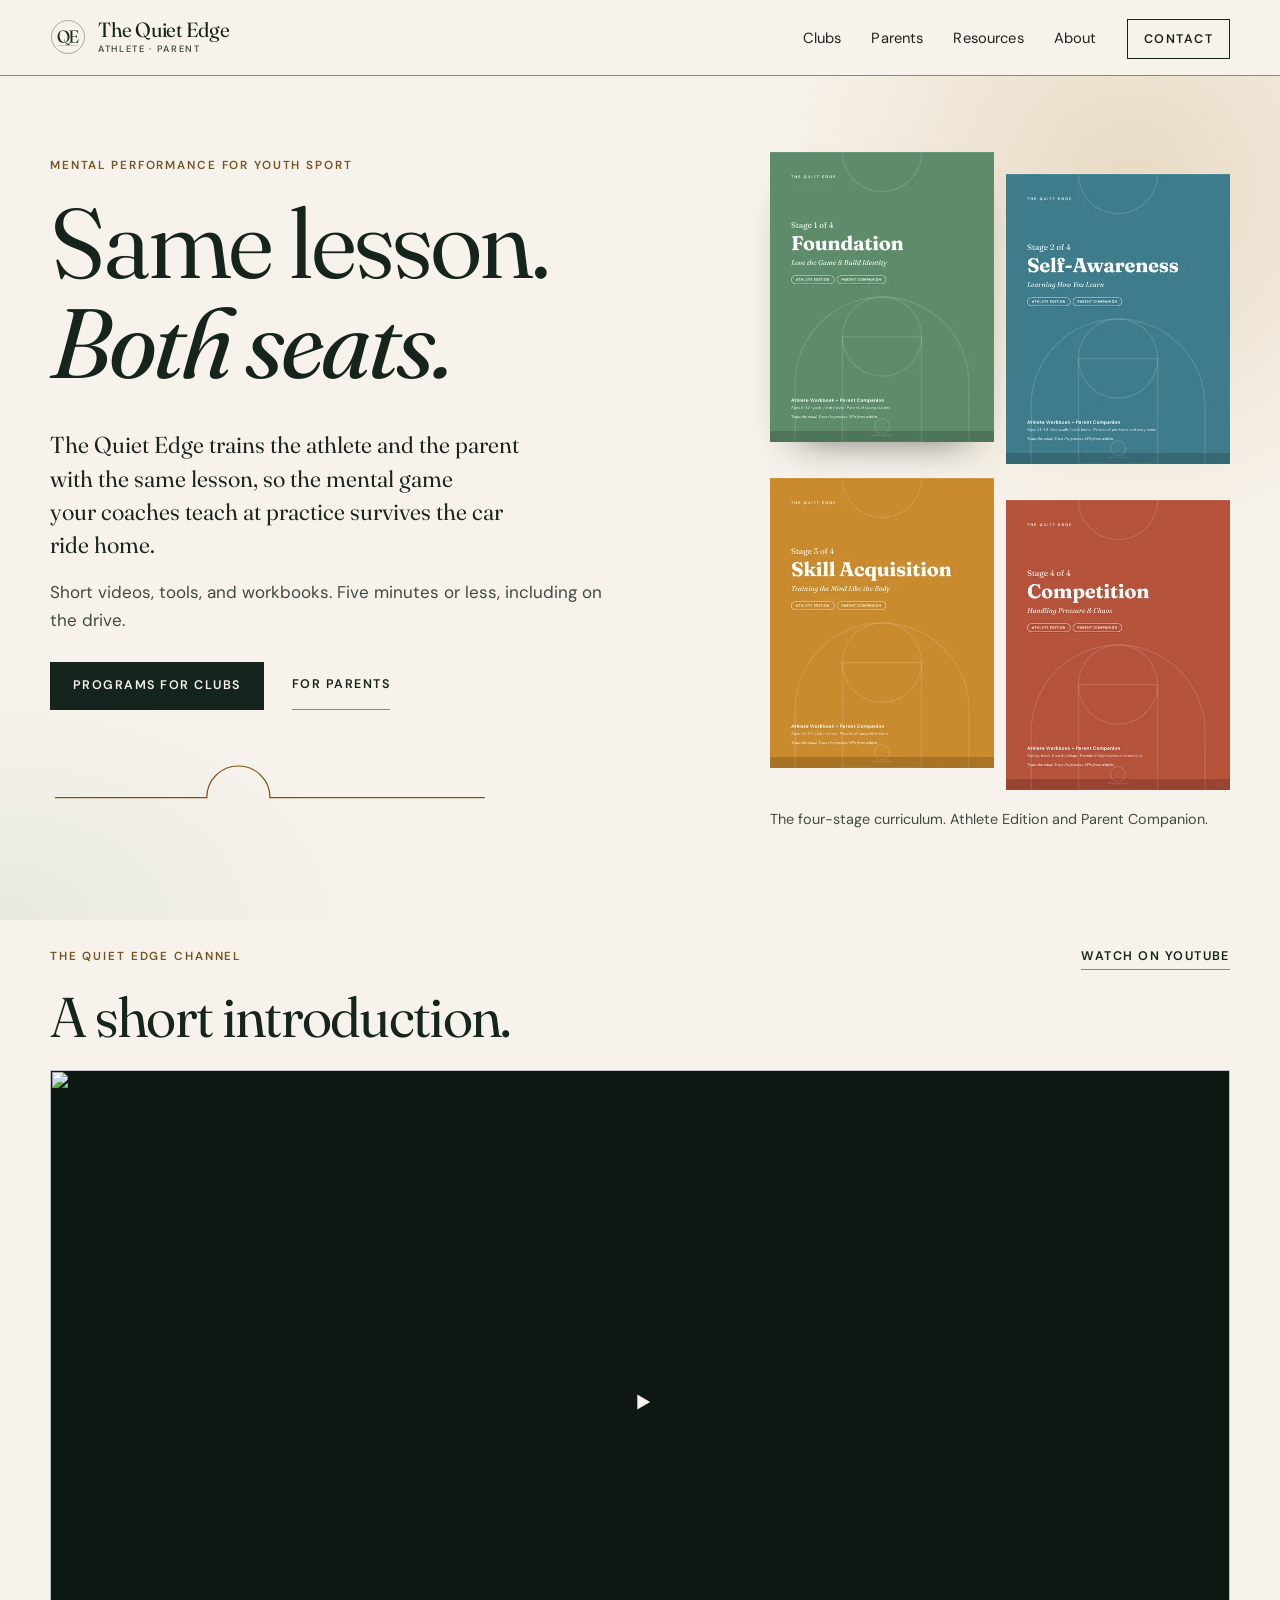
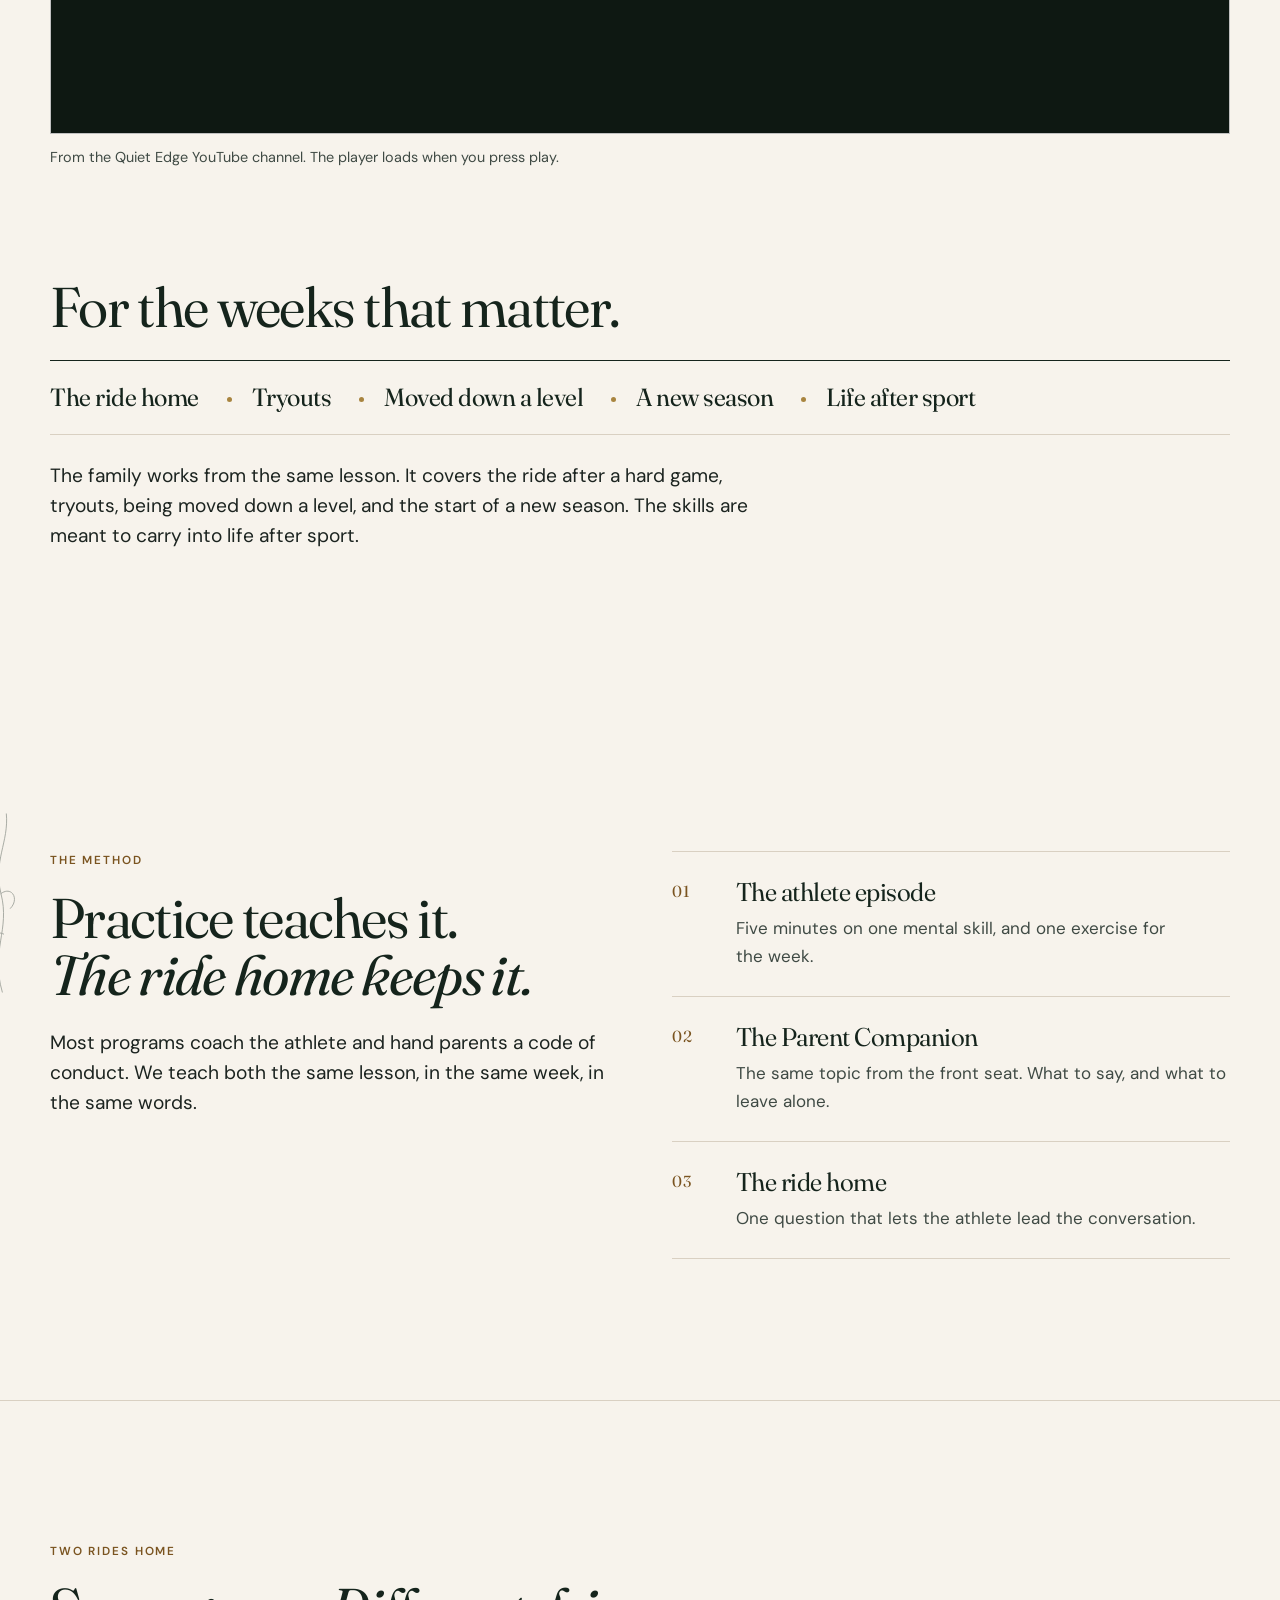
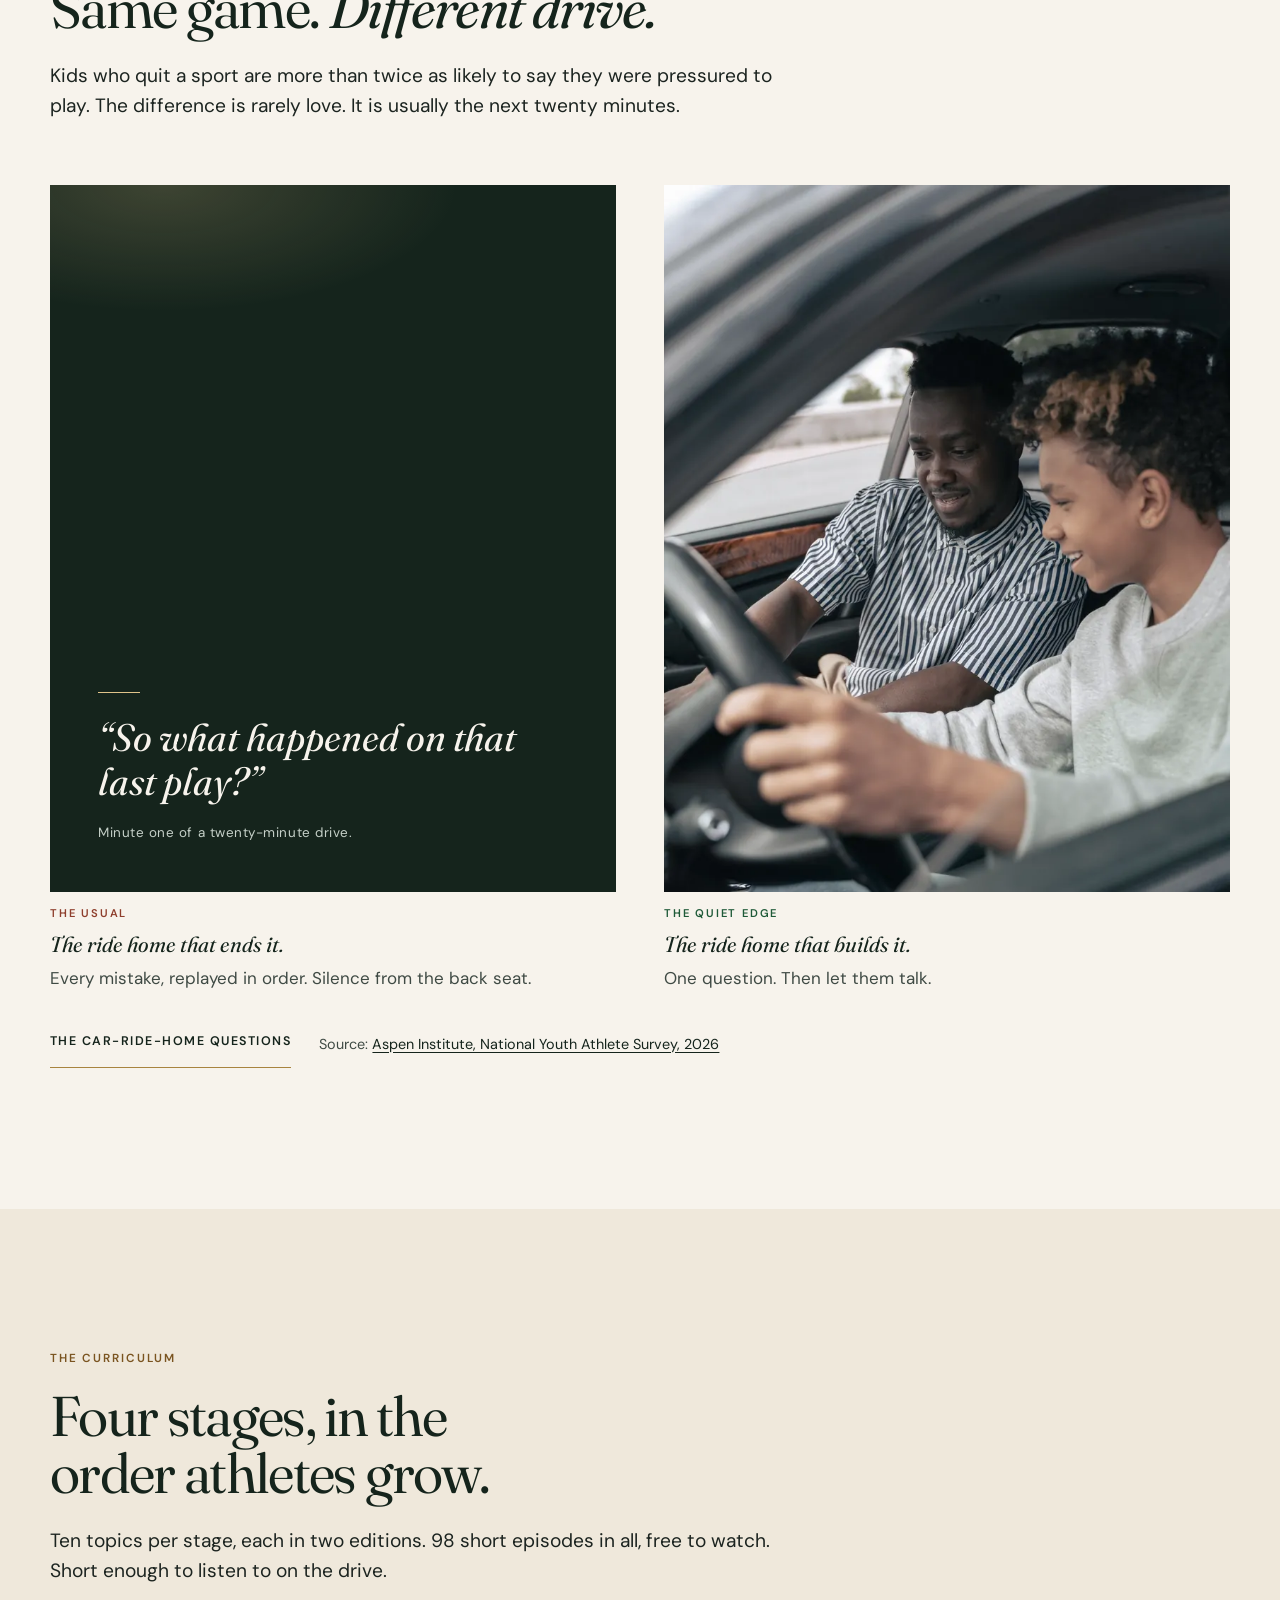
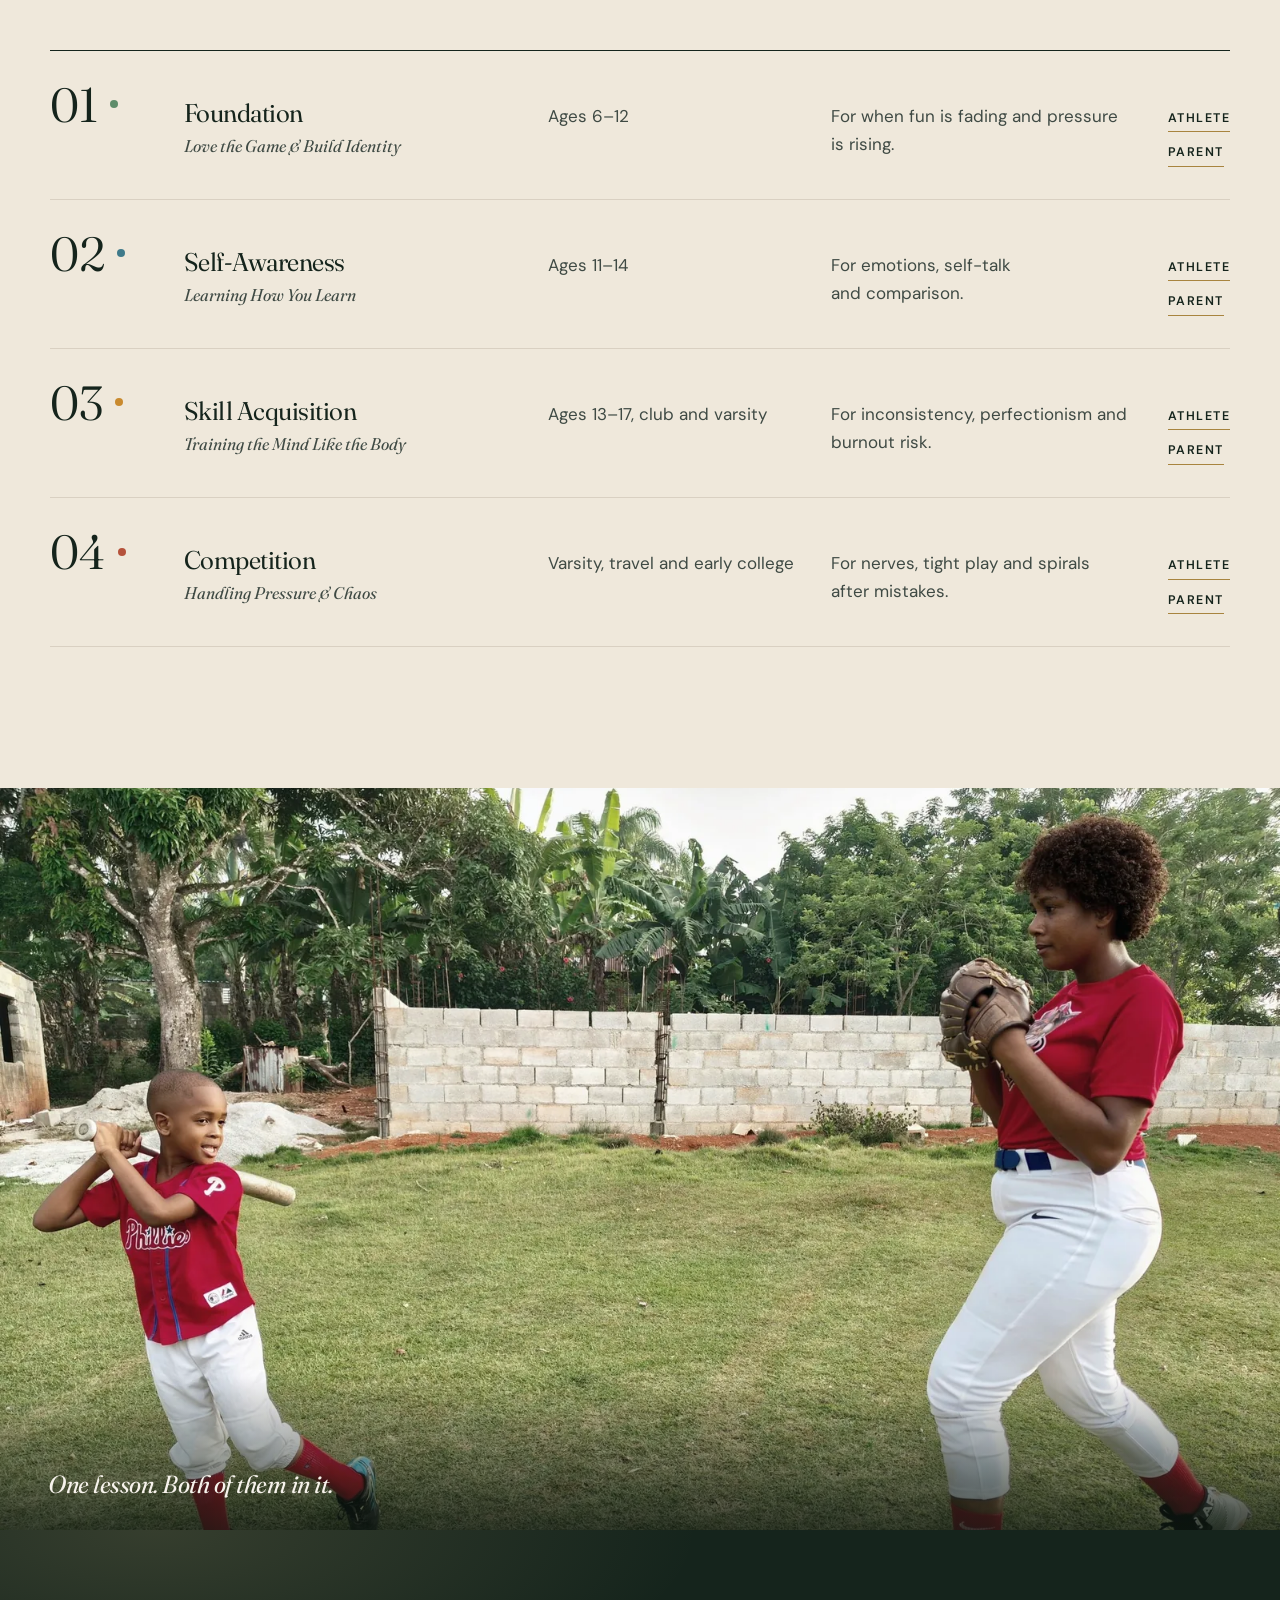
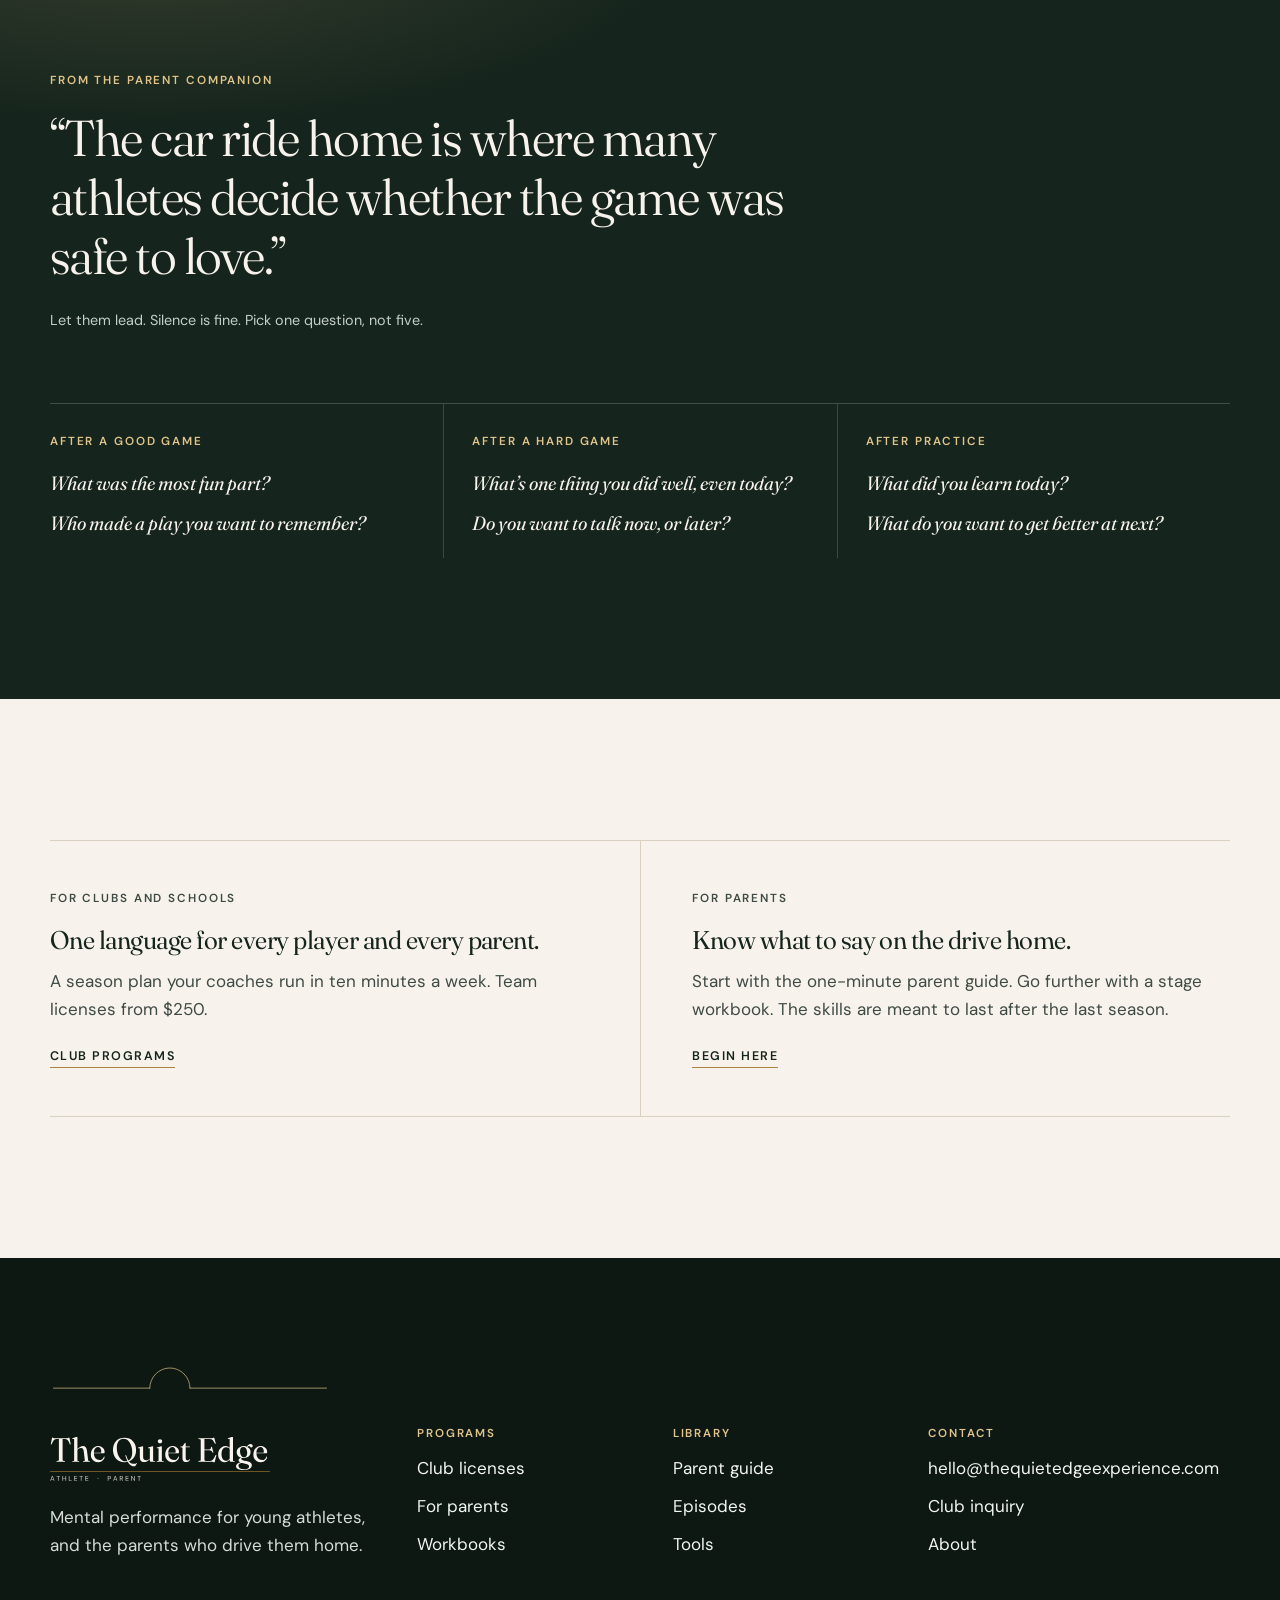
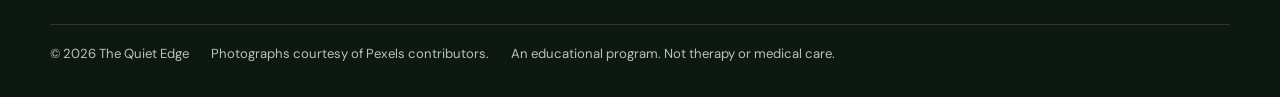
==== index.html @ 15512a22 "Add a click-to-play intro film and fill the ride-home photo. The YouTube introduction stays a thumbn" ====
<!doctype html>
<html lang="en">
<head>
<meta charset="utf-8">
<meta name="viewport" content="width=device-width, initial-scale=1, viewport-fit=cover">
<title>The Quiet Edge · Mental performance for young athletes and their parents</title>
<meta name="description" content="The Quiet Edge trains the athlete and the parent with the same lesson, so the mental game coaches teach at practice survives the car ride home.">
<link rel="canonical" href="https://thequietedgeexperience.com/">
<meta name="theme-color" content="#f7f3ec">
<meta property="og:type" content="website">
<meta property="og:site_name" content="The Quiet Edge">
<meta property="og:title" content="The Quiet Edge · Mental performance for young athletes and their parents">
<meta property="og:description" content="The Quiet Edge trains the athlete and the parent with the same lesson, so the mental game coaches teach at practice survives the car ride home.">
<meta property="og:url" content="https://thequietedgeexperience.com/">
<meta property="og:image" content="https://thequietedgeexperience.com/assets/img/og-image.jpg">
<meta name="twitter:card" content="summary_large_image">
<link rel="icon" href="assets/img/favicon.svg" type="image/svg+xml">
<link rel="preload" href="assets/fonts/fraunces-var.woff2" as="font" type="font/woff2" crossorigin>
<link rel="preload" href="assets/fonts/dmsans-var.woff2" as="font" type="font/woff2" crossorigin>
<link rel="stylesheet" href="assets/css/style.css">
</head>
<body>
<a class="skip" href="#main">Skip to content</a>
<div class="notice" data-expires="2026-10-27T23:59:59-05:00">Founding season. The first ten clubs license at founding rates. <a href="clubs.html#licenses">Details</a></div>
<header class="site-header">
  <nav class="wrap nav" aria-label="Main">
    <a class="brand" href="index.html"><img src="assets/img/monogram-pine.svg" width="36" height="36" alt=""><span class="wm">The Quiet Edge<small>Athlete · Parent</small></span></a>
    <button class="menu-btn" type="button" aria-expanded="false" aria-controls="menu"><span class="menu-open-label">Menu</span><span class="menu-close-label">Close</span></button>
    <ul id="menu"><li><a class="link" href="clubs.html">Clubs</a></li><li><a class="link" href="parents.html">Parents</a></li><li><a class="link" href="resources.html">Resources</a></li><li><a class="link" href="about.html">About</a></li><li><a class="link cta" href="contact.html">Contact</a></li></ul>
  </nav>
</header>
<main id="main">

<section class="hero">
  <div class="hero-rule" aria-hidden="true"></div>
  <div class="wrap hero-grid">
    <div>
      <p class="label">Mental performance for youth sport</p>
      <h1>Same lesson.<br><em>Both seats.</em></h1>
      <p class="usp">The Quiet Edge trains the athlete and the parent with the same lesson, so the mental game your coaches teach at practice survives the car ride home.</p>
      <p class="hero-note">Short videos, tools, and workbooks. Five minutes or less, including on the drive.</p>
      <div class="actions"><a class="btn" href="clubs.html">Programs for clubs</a><a class="more" href="parents.html">For parents</a></div>
      <svg class="horizon" viewBox="0 0 640 120" fill="none" aria-hidden="true" focusable="false">
  <path class="draw" pathLength="1" d="M8 78H228" stroke="currentColor" stroke-width="1.75" stroke-linecap="round"/>
  <path class="draw" pathLength="1" d="M228 78A46 46 0 0 1 320 78" stroke="currentColor" stroke-width="1.75" stroke-linecap="round"/>
  <path class="draw" pathLength="1" d="M320 78H632" stroke="currentColor" stroke-width="1.75" stroke-linecap="round"/>
</svg>
    </div>
    <figure>
      <div class="covers">
        <img src="assets/img/stage1.webp" width="420" height="544" alt="Stage 1 workbook cover" fetchpriority="high">
        <img src="assets/img/stage2.webp" width="420" height="544" alt="Stage 2 workbook cover" decoding="async">
        <img src="assets/img/stage3.webp" width="420" height="544" alt="Stage 3 workbook cover" decoding="async">
        <img src="assets/img/stage4.webp" width="420" height="544" alt="Stage 4 workbook cover" decoding="async">
      </div>
      <figcaption class="small">The four-stage curriculum. Athlete Edition and Parent Companion.</figcaption>
    </figure>
  </div>
</section>

<section class="film" aria-labelledby="film-title">
  <div class="wrap">
    <div class="film-bar">
      <p class="label">The Quiet Edge channel</p>
      <a class="more" href="https://www.youtube.com/@thequietedgeexperience">Watch on YouTube</a>
    </div>
    <h2 id="film-title">A short introduction.</h2>
    <figure class="lite">
      <div class="lite-frame">
        <a class="lite-play" href="https://www.youtube.com/watch?v=msroRqTqmF8" data-video="msroRqTqmF8" data-title="The Quiet Edge introduction">
          <img src="https://i.ytimg.com/vi/msroRqTqmF8/maxresdefault.jpg" alt="" width="1280" height="720">
          <span class="play-face" aria-hidden="true"><svg viewBox="0 0 24 24" fill="currentColor"><path d="M8 5.5v13l11-6.5-11-6.5z"/></svg></span>
          <span class="visually-hidden">Play the Quiet Edge introduction</span>
        </a>
      </div>
      <figcaption class="small">From the Quiet Edge YouTube channel. The player loads when you press play.</figcaption>
    </figure>
  </div>
</section>

<section class="moments-sec">
  <div class="wrap">
    <h2>For the weeks that matter.</h2>
    <ul class="moments">
      <li>The ride home</li>
      <li>Tryouts</li>
      <li>Moved down a level</li>
      <li>A new season</li>
      <li>Life after sport</li>
    </ul>
    <p class="lede">The family works from the same lesson. It covers the ride after a hard game, tryouts, being moved down a level, and the start of a new season. The skills are meant to carry into life after sport.</p>
  </div>
</section>

<section>
  <svg class="stem" viewBox="0 0 80 280" fill="none" aria-hidden="true" focusable="false">
  <path d="M42 8c4 42-20 70-8 118 14 54-16 84 2 146" stroke="currentColor" stroke-width="1.25" fill="none" stroke-linecap="round"/>
  <path d="M34 126c16-12 28 8 14 22" stroke="currentColor" stroke-width="1.25" fill="none" stroke-linecap="round"/>
  <path d="M38 186c-16-8-22 14-8 22" stroke="currentColor" stroke-width="1.25" fill="none" stroke-linecap="round"/>
</svg>
  <div class="wrap cols even">
    <div data-reveal>
      <p class="label">The method</p>
      <h2>Practice teaches it. <em>The ride home keeps it.</em></h2>
      <p class="lede">Most programs coach the athlete and hand parents a code of conduct. We teach both the same lesson, in the same week, in the same words.</p>
    </div>
    <ol class="steps" data-reveal style="--d:1">
      <li><span class="num">01</span><div><h3>The athlete episode</h3><p>Five minutes on one mental skill, and one exercise for the week.</p></div></li>
      <li><span class="num">02</span><div><h3>The Parent Companion</h3><p>The same topic from the front seat. What to say, and what to leave alone.</p></div></li>
      <li><span class="num">03</span><div><h3>The ride home</h3><p>One question that lets the athlete lead the conversation.</p></div></li>
    </ol>
  </div>
</section>

<section class="rule-top">
  <div class="wrap">
    <div class="head" data-reveal>
      <p class="label">Two rides home</p>
      <h2>Same game. <em>Different drive.</em></h2>
      <p class="lede">Kids who quit a sport are more than twice as likely to say they were pressured to play. The difference is rarely love. It is usually the next twenty minutes.</p>
    </div>
    <div class="contrast">
      <figure class="photo usual">
        <div class="panel" role="img" aria-label="A dark green panel quoting the question most car rides home open with.">
          <span class="panel-rule"></span>
          <p class="panel-q">“So what happened on that last play?”</p>
          <p class="panel-note">Minute one of a twenty-minute drive.</p>
        </div>
        <figcaption><span class="tag">The usual</span><span class="cap-title">The ride home that ends it.</span><span class="cap-sub">Every mistake, replayed in order. Silence from the back seat.</span></figcaption>
      </figure>
      <figure class="photo ride">
        <div class="shot">
          <img src="assets/img/photos/ride-builds-1600.webp" srcset="assets/img/photos/ride-builds-800.webp 800w, assets/img/photos/ride-builds-1600.webp 1600w" sizes="(max-width: 800px) 100vw, 50vw" width="1600" height="2000" alt="A father in the passenger seat smiles as his teenage son laughs at the wheel of a parked car." decoding="async">
        </div>
        <figcaption><span class="tag">The Quiet Edge</span><span class="cap-title">The ride home that builds it.</span><span class="cap-sub">One question. Then let them talk.</span></figcaption>
      </figure>
    </div>
    <div class="actions"><a class="more" href="parents.html">The car-ride-home questions</a><span class="small">Source: <a href="https://projectplay.org/news/aspen-institute-national-survey-of-youth-and-sports-15-key-findings">Aspen Institute, National Youth Athlete Survey, 2026</a></span></div>
  </div>
</section>

<section class="linen">
  <div class="wrap">
    <div class="head" data-reveal>
      <p class="label">The curriculum</p>
      <h2>Four stages, in the order athletes grow.</h2>
      <p class="lede">Ten topics per stage, each in two editions. 98 short episodes in all, free to watch. Short enough to listen to on the drive.</p>
    </div>
    <div class="stages"><div class="stage-row" style="--c:var(--sage);--d:0" data-reveal>
  <div class="n">01</div>
  <div><h3>Foundation</h3><span class="theme">Love the Game &amp; Build Identity</span></div>
  <div class="ages">Ages 6–12</div>
  <p class="start">For when fun is fading and pressure is rising.</p>
  <div class="links"><a class="more" href="https://www.youtube.com/playlist?list=PLhj0UiZpacExGZHNtWx5bsAvRXyi1TNHJ">Athlete</a><a class="more" href="https://www.youtube.com/playlist?list=PLhj0UiZpacEwedHxPI4NoZt5BdT0F1lxl">Parent</a></div>
</div><div class="stage-row" style="--c:var(--harbor);--d:1" data-reveal>
  <div class="n">02</div>
  <div><h3>Self-Awareness</h3><span class="theme">Learning How You Learn</span></div>
  <div class="ages">Ages 11–14</div>
  <p class="start">For emotions, self-talk and comparison.</p>
  <div class="links"><a class="more" href="https://www.youtube.com/playlist?list=PLhj0UiZpacEwBkurYE58B5g4s_QIifwOh">Athlete</a><a class="more" href="https://www.youtube.com/playlist?list=PLhj0UiZpacEzvI2PC9z5EVHO3rfvzKC7K">Parent</a></div>
</div><div class="stage-row" style="--c:var(--ochre);--d:2" data-reveal>
  <div class="n">03</div>
  <div><h3>Skill Acquisition</h3><span class="theme">Training the Mind Like the Body</span></div>
  <div class="ages">Ages 13–17, club and varsity</div>
  <p class="start">For inconsistency, perfectionism and burnout risk.</p>
  <div class="links"><a class="more" href="https://www.youtube.com/playlist?list=PLhj0UiZpacEwOOT_FhXaH0tuyPjIkmHKV">Athlete</a><a class="more" href="https://www.youtube.com/playlist?list=PLhj0UiZpacEzDEWPSV0jb3iuF4uh7X9V5">Parent</a></div>
</div><div class="stage-row" style="--c:var(--clay);--d:3" data-reveal>
  <div class="n">04</div>
  <div><h3>Competition</h3><span class="theme">Handling Pressure &amp; Chaos</span></div>
  <div class="ages">Varsity, travel and early college</div>
  <p class="start">For nerves, tight play and spirals after mistakes.</p>
  <div class="links"><a class="more" href="https://www.youtube.com/playlist?list=PLhj0UiZpacEwqXfzYVHc5ZvtC7NFCi5ER">Athlete</a><a class="more" href="https://www.youtube.com/playlist?list=PLhj0UiZpacExo_ktsZHG_Po_YgJkQ4d7b">Parent</a></div>
</div></div>
  </div>
</section>

<figure class="photo band-photo" style="--pos:60% 15%" data-reveal="clip"><img src="assets/img/photos/baseball-1600.webp" srcset="assets/img/photos/baseball-800.webp 800w, assets/img/photos/baseball-1600.webp 1600w" sizes="100vw" width="1600" height="987" alt="A mother and her young son in matching red baseball uniforms play in a backyard. He is mid-swing, she waits with her glove." loading="lazy" decoding="async">
  <figcaption>One lesson. Both of them in it.</figcaption></figure>

<section class="dark">
  <div class="wrap">
    <p class="label">From the Parent Companion</p>
    <p class="pull" data-reveal>“The car ride home is where many athletes decide whether the game was safe to love.”</p>
    <p class="pull-src small">Let them lead. Silence is fine. Pick one question, not five.</p>
    <div class="qs">
      <div><span class="label">After a good game</span><p>What was the most fun part?</p><p>Who made a play you want to remember?</p></div>
      <div><span class="label">After a hard game</span><p>What’s one thing you did well, even today?</p><p>Do you want to talk now, or later?</p></div>
      <div><span class="label">After practice</span><p>What did you learn today?</p><p>What do you want to get better at next?</p></div>
    </div>
  </div>
</section>

<section>
  <div class="wrap">
    <div class="split">
      <div data-reveal>
        <p class="label">For clubs and schools</p>
        <h3>One language for every player and every parent.</h3>
        <p>A season plan your coaches run in ten minutes a week. Team licenses from $250.</p>
        <a class="more" href="clubs.html">Club programs</a>
      </div>
      <div data-reveal style="--d:1">
        <p class="label">For parents</p>
        <h3>Know what to say on the drive home.</h3>
        <p>Start with the one-minute parent guide. Go further with a stage workbook. The skills are meant to last after the last season.</p>
        <a class="more" href="parents.html">Begin here</a>
      </div>
    </div>
  </div>
</section>

</main>
<footer class="site-footer">
  <div class="wrap">
    <svg class="horizon footer-horizon" viewBox="0 0 640 120" fill="none" aria-hidden="true" focusable="false">
  <path class="draw" pathLength="1" d="M8 78H228" stroke="currentColor" stroke-width="1.75" stroke-linecap="round"/>
  <path class="draw" pathLength="1" d="M228 78A46 46 0 0 1 320 78" stroke="currentColor" stroke-width="1.75" stroke-linecap="round"/>
  <path class="draw" pathLength="1" d="M320 78H632" stroke="currentColor" stroke-width="1.75" stroke-linecap="round"/>
</svg>
    <div class="foot">
      <div>
        <img class="wmark" src="assets/img/wordmark-ivory.svg" width="220" height="40" alt="The Quiet Edge">
        <p>Mental performance for young athletes,<br>and the parents who drive them home.</p>
      </div>
      <div><h2 class="foot-title">Programs</h2><ul>
        <li><a href="clubs.html">Club licenses</a></li>
        <li><a href="parents.html">For parents</a></li>
        <li><a href="parents.html#workbooks">Workbooks</a></li></ul></div>
      <div><h2 class="foot-title">Library</h2><ul>
        <li><a href="https://cavarjj-dev.github.io/quiet-edge-tools/router/parent-router.html">Parent guide</a></li>
        <li><a href="https://www.youtube.com/@thequietedgeexperience">Episodes</a></li>
        <li><a href="https://cavarjj-dev.github.io/quiet-edge-tools/">Tools</a></li></ul></div>
      <div><h2 class="foot-title">Contact</h2><ul>
        <li><a href="mailto:hello@thequietedgeexperience.com">hello@thequietedgeexperience.com</a></li>
        <li><a href="contact.html#inquiry">Club inquiry</a></li>
        <li><a href="about.html">About</a></li></ul></div>
    </div>
    <div class="foot-base"><span>© 2026 The Quiet Edge</span><span>Photographs courtesy of Pexels contributors.</span><span>An educational program. Not therapy or medical care.</span></div>
  </div>
</footer>
<script src="assets/js/site.js"></script>
</body>
</html>
---- assets/css/style.css ----
/* The Quiet Edge
   Dawn paper: pine, ivory, and a brass horizon.
   Motion is CSS plus a small IntersectionObserver in site.js.
   Nothing here requires a build step. */

@font-face {
  font-family: "Fraunces";
  src: url("../fonts/fraunces-var.woff2") format("woff2");
  font-weight: 300 600;
  font-style: normal;
  font-display: swap;
}
@font-face {
  font-family: "Fraunces";
  src: url("../fonts/fraunces-italic-400.woff2") format("woff2");
  font-weight: 400;
  font-style: italic;
  font-display: swap;
}
@font-face {
  font-family: "DM Sans";
  src: url("../fonts/dmsans-var.woff2") format("woff2");
  font-weight: 400 600;
  font-style: normal;
  font-display: swap;
}

:root {
  --pine: #15241c;
  --pine-deep: #0e1812;
  --ink: #1c2420;
  --slate: #3f4a44;
  --ivory: #f7f3ec;
  --linen: #efe8db;
  --rule: #d9d0c2;
  --brass: #7a5420;
  --brass-line: #a8843f;
  --brass-lt: #e0c48a;
  --sage: #5e8c6a;
  --harbor: #3f7a8a;
  --ochre: #c98a2e;
  --clay: #b5523b;
  --serif: "Fraunces", "Iowan Old Style", Palatino, Georgia, serif;
  --sans: "DM Sans", system-ui, -apple-system, "Segoe UI", sans-serif;
  --wrap: 1180px;
  --gutter: clamp(20px, 4vw, 48px);
  --header: 74px;
  --ease: cubic-bezier(.16, 1, .3, 1);
  color-scheme: light;
}

*, *::before, *::after { box-sizing: border-box; }
[hidden] { display: none !important; }
html { scroll-padding-top: 96px; -webkit-text-size-adjust: 100%; }
body {
  margin: 0;
  background: var(--ivory);
  color: var(--ink);
  font-family: var(--sans);
  font-size: 1.0625rem;
  line-height: 1.65;
  font-weight: 400;
  text-rendering: optimizeLegibility;
  -webkit-font-smoothing: antialiased;
  overflow-x: clip;
}
body.menu-open { overflow: hidden; }
img { display: block; max-width: 100%; height: auto; }
a { color: var(--pine); text-underline-offset: .22em; }
a:hover { color: var(--brass); }
::selection { background: var(--pine); color: var(--ivory); }
:focus-visible { outline: 2px solid var(--brass); outline-offset: 3px; }
h1, h2, h3 {
  font-family: var(--serif);
  font-weight: 380;
  color: var(--pine);
  letter-spacing: -.03em;
  line-height: 1.02;
  margin: 0 0 .45em;
  text-wrap: balance;
  font-variant-numeric: lining-nums;
}
h1 { font-size: clamp(2.7rem, 8.6vw, 6.15rem); font-weight: 360; }
h2 { font-size: clamp(2rem, 4.4vw, 3.5rem); }
h3 { font-size: clamp(1.35rem, 2vw, 1.6rem); line-height: 1.15; letter-spacing: -.02em; }
h1 em, h2 em { font-style: italic; font-weight: 400; }
p { margin: 0 0 1em; text-wrap: pretty; }
.wrap { width: min(var(--wrap), calc(100% - var(--gutter) * 2)); margin-inline: auto; }
.skip {
  position: absolute;
  left: 12px;
  top: 12px;
  transform: translateY(-160%);
  background: var(--pine);
  color: var(--ivory);
  padding: 10px 14px;
  z-index: 80;
  text-decoration: none;
}
.skip:focus { transform: none; }

.label, .nav-label {
  display: block;
  font-family: var(--sans);
  font-size: .73rem;
  font-weight: 600;
  letter-spacing: .16em;
  text-transform: uppercase;
  color: var(--brass);
  margin-bottom: 18px;
}
.lede { font-size: clamp(1.08rem, 1.5vw, 1.28rem); line-height: 1.55; max-width: 38em; }
.small { font-size: .9rem; color: var(--slate); line-height: 1.55; }
.num {
  font-family: var(--serif);
  font-variant-numeric: lining-nums;
  color: var(--brass);
  font-size: 1rem;
  letter-spacing: .04em;
}

/* Notice */
.notice {
  background: var(--pine-deep);
  color: #d5ddd6;
  font-size: .82rem;
  letter-spacing: .02em;
  text-align: center;
  padding: 11px 18px;
}
.notice a { color: var(--brass-lt); }

/* Header */
.site-header {
  position: sticky;
  top: 0;
  z-index: 40;
  padding-top: env(safe-area-inset-top);
  background: rgba(247, 243, 236, .96);
  border-bottom: 1px solid transparent;
}
.site-header.is-scrolled { border-bottom-color: var(--rule); }
.nav {
  display: flex;
  align-items: center;
  justify-content: space-between;
  min-height: var(--header);
  gap: 16px;
}
.brand {
  display: flex;
  align-items: center;
  gap: 12px;
  text-decoration: none;
  color: var(--pine);
  position: relative;
  z-index: 2;
}
.brand img { width: 36px; height: 36px; }
.brand .wm {
  font-family: var(--serif);
  font-size: 1.28rem;
  letter-spacing: -.02em;
  line-height: 1;
}
.brand .wm small {
  display: block;
  font-family: var(--sans);
  font-size: .58rem;
  letter-spacing: .18em;
  text-transform: uppercase;
  color: var(--slate);
  margin-top: 5px;
  font-weight: 550;
}
.menu-btn {
  display: inline-flex;
  align-items: center;
  gap: 10px;
  min-height: 48px;
  min-width: 48px;
  padding: 8px 2px 8px 10px;
  background: none;
  border: 0;
  color: var(--pine);
  cursor: pointer;
  font: inherit;
  font-size: .78rem;
  font-weight: 600;
  letter-spacing: .14em;
  text-transform: uppercase;
  position: relative;
  z-index: 2;
}
.menu-close-label { display: none; }
.menu-btn[aria-expanded="true"] .menu-open-label { display: none; }
.menu-btn[aria-expanded="true"] .menu-close-label { display: inline; }
.nav ul {
  list-style: none;
  margin: 0;
  position: fixed;
  z-index: 1;
  top: var(--bar, 74px);
  left: 0;
  right: 0;
  bottom: 0;
  display: flex;
  flex-direction: column;
  justify-content: center;
  gap: 2px;
  padding: 28px var(--gutter) calc(28px + env(safe-area-inset-bottom));
  background: var(--pine-deep);
  visibility: hidden;
  opacity: 0;
  translate: 0 -8px;
  overflow: auto;
}
.nav ul.open { visibility: visible; opacity: 1; translate: 0 0; }
.nav a.link {
  text-decoration: none;
  color: var(--ivory);
  font-family: var(--serif);
  font-size: clamp(2.1rem, 8vw, 3.1rem);
  letter-spacing: -.03em;
  line-height: 1.15;
  padding: 6px 0;
}
.nav a.link[aria-current="page"] { font-style: italic; color: var(--brass-lt); }
.nav a.link:focus-visible { outline-color: var(--brass-lt); }
.nav a.cta { align-self: flex-start; }
@media (min-width: 861px) {
  .menu-btn { display: none; }
  .nav ul {
    position: static;
    visibility: visible;
    opacity: 1;
    translate: none;
    flex-direction: row;
    align-items: center;
    justify-content: flex-end;
    gap: 30px;
    padding: 0;
    background: none;
    overflow: visible;
  }
  .nav a.link {
    color: var(--ink);
    font-family: var(--sans);
    font-size: .92rem;
    letter-spacing: .01em;
    line-height: 1.2;
    padding: 8px 0;
    background-image: linear-gradient(var(--brass), var(--brass));
    background-repeat: no-repeat;
    background-size: 0 1px;
    background-position: 0 100%;
  }
  .nav a.link:hover { background-size: 100% 1px; color: var(--ink); }
  .nav a.link[aria-current="page"] {
    font-style: normal;
    color: var(--ink);
    background-size: 100% 1px;
  }
  .nav a.cta {
    border: 1px solid var(--pine);
    padding: 11px 16px;
    font-size: .78rem;
    font-weight: 600;
    letter-spacing: .12em;
    text-transform: uppercase;
    background-image: none;
  }
  .nav a.cta:hover { background: var(--pine); color: var(--ivory); }
}

/* Buttons */
.btn {
  display: inline-flex;
  align-items: center;
  justify-content: center;
  min-height: 48px;
  padding: 0 22px;
  border: 1px solid var(--pine);
  background: var(--pine);
  color: var(--ivory);
  font-family: var(--sans);
  font-size: .78rem;
  font-weight: 600;
  letter-spacing: .12em;
  text-transform: uppercase;
  text-decoration: none;
  cursor: pointer;
  line-height: 1.2;
}
.btn:hover { background: var(--pine-deep); color: var(--ivory); }
.btn.line { background: transparent; color: var(--pine); }
.btn.line:hover { background: var(--pine); color: var(--ivory); }
.dark .btn { background: var(--ivory); color: var(--pine); border-color: var(--ivory); }
.dark .btn:hover { background: transparent; color: var(--ivory); }
.more {
  font-size: .78rem;
  font-weight: 600;
  letter-spacing: .12em;
  text-transform: uppercase;
  text-decoration: none;
  color: var(--pine);
  border-bottom: 1px solid var(--brass-line);
  padding-bottom: 3px;
}
.more:hover { color: var(--brass); }
.dark .more { color: var(--ivory); border-bottom-color: var(--brass-lt); }
.actions { display: flex; flex-wrap: wrap; align-items: center; gap: 18px 28px; margin-top: 28px; }
.actions .more { min-height: 48px; display: inline-flex; align-items: center; }

/* Sections */
section { padding: clamp(72px, 11vw, 148px) 0; position: relative; }
.linen { background: var(--linen); }
.dark {
  background:
    radial-gradient(880px 320px at 12% 0%, rgba(224, 196, 138, .16), transparent 62%),
    var(--pine);
  color: #d7e0d8;
}
.dark h1, .dark h2, .dark h3 { color: var(--ivory); }
.dark a { color: var(--ivory); }
.dark .label { color: var(--brass-lt); }
.dark .small, .dark .steps p { color: #c5d0c8; }
.rule-top { border-top: 1px solid var(--rule); }
.head { max-width: 760px; margin-bottom: clamp(36px, 5vw, 64px); }
#inquiry, #licenses, #workbooks, #episodes, #tools, #how-its-made { scroll-margin-top: 96px; }

/* Hero */
.hero {
  padding: clamp(36px, 6vw, 88px) 0 clamp(48px, 7vw, 96px);
  overflow: clip;
  background:
    radial-gradient(540px 340px at 0% 100%, rgba(94, 140, 106, .1), transparent 70%),
    var(--ivory);
}
.hero-rule {
  position: absolute;
  top: 0;
  left: 0;
  height: 1px;
  width: 100%;
  background: var(--brass-line);
  transform-origin: left center;
}
.hero::before {
  content: "";
  position: absolute;
  width: min(78vw, 760px);
  height: min(78vw, 760px);
  right: -18%;
  top: -32%;
  background: radial-gradient(circle, rgba(201, 164, 106, .32), rgba(201, 164, 106, 0) 68%);
  pointer-events: none;
}
.hero .wrap { position: relative; z-index: 1; }
.hero-grid { display: grid; gap: 42px; align-items: end; }
.hero h1 { margin-bottom: .35em; }
.hero .usp {
  font-family: var(--serif);
  font-weight: 380;
  font-size: clamp(1.2rem, 1.8vw, 1.5rem);
  line-height: 1.45;
  max-width: 22em;
  margin: 0;
  color: var(--ink);
}
.hero-note { margin: 16px 0 0; max-width: 36em; color: var(--slate); }
.hero figure { margin: 0; }
.hero figcaption { margin-top: 18px; max-width: 28em; }
.horizon { width: min(100%, 440px); height: auto; display: block; color: var(--brass); margin-top: 34px; }
.horizon-sm { width: min(100%, 210px); margin: 0 0 22px; }
.page-hero .horizon-sm { margin-top: 0; }
.covers {
  display: grid;
  grid-template-columns: 1fr 1fr;
  gap: 14px 12px;
  max-width: 460px;
}
.covers img {
  width: 100%;
  aspect-ratio: 420 / 544;
  object-fit: cover;
  background: var(--linen);
  box-shadow: 0 22px 40px -28px rgba(14, 24, 18, .7);
}
.covers img:nth-child(even) { margin-top: 22px; }
@media (min-width: 960px) {
  .hero-grid { grid-template-columns: 1.12fr .88fr; gap: clamp(36px, 5vw, 84px); align-items: center; }
  .hero figure { justify-self: end; }
  .hero figcaption { margin-left: auto; max-width: 460px; text-align: left; }
}

.page-hero { padding: clamp(56px, 8vw, 112px) 0 clamp(36px, 5vw, 64px); }
.page-hero h1 { max-width: 14em; }

/* Moments */
.moments-sec { padding-top: clamp(8px, 2vw, 20px); }
.moments {
  list-style: none;
  display: flex;
  flex-wrap: wrap;
  gap: 0;
  margin: 8px 0 26px;
  padding: 0;
  border-top: 1px solid var(--pine);
  border-bottom: 1px solid var(--rule);
}
.moments li {
  font-family: var(--serif);
  font-size: clamp(1.2rem, 2vw, 1.55rem);
  letter-spacing: -.02em;
  color: var(--pine);
  padding: 16px 28px 16px 0;
}
.moments li + li::before {
  content: "";
  display: inline-block;
  width: 5px;
  height: 5px;
  margin-right: 20px;
  border-radius: 50%;
  background: var(--brass-line);
  transform: translateY(-4px);
}
@media (max-width: 720px) {
  .moments { display: grid; border-bottom: 0; }
  .moments li { padding: 14px 0; border-bottom: 1px solid var(--rule); }
  .moments li + li::before { display: none; }
}

/* Stem */
.stem {
  display: none;
  position: absolute;
  width: 54px;
  height: 240px;
  color: var(--pine);
  opacity: .4;
  pointer-events: none;
  left: max(4px, calc((100vw - var(--wrap)) / 2 - 48px));
  top: 72px;
}
@media (min-width: 1280px) {
  .stem { display: block; left: calc((100vw - var(--wrap)) / 2 - 72px); }
}

/* Columns */
.cols { display: grid; gap: clamp(28px, 5vw, 88px); align-items: start; }
.cols > *, .hero-grid > * { min-width: 0; }
@media (min-width: 880px) {
  .cols { grid-template-columns: 5fr 7fr; }
  .cols.even { grid-template-columns: 1fr 1fr; }
  .cols.contact { grid-template-columns: 1.2fr .8fr; }
}

.steps { list-style: none; margin: 0; padding: 0; border-top: 1px solid var(--rule); }
.steps li {
  display: grid;
  grid-template-columns: 52px 1fr;
  gap: 8px 12px;
  padding: 26px 0;
  border-bottom: 1px solid var(--rule);
}
.steps h3 { margin-bottom: .25em; }
.steps p { margin: 0; color: var(--slate); }
.steps.row { display: grid; gap: 8px 36px; border-top: 0; }
.steps.row li { grid-template-columns: 1fr; border-top: 1px solid var(--rule); border-bottom: 0; padding-top: 24px; }
@media (min-width: 860px) { .steps.row { grid-template-columns: repeat(3, 1fr); } }

/* Stages */
.stages { border-top: 1px solid var(--pine); }
.stage-row {
  display: grid;
  grid-template-columns: auto 1fr;
  gap: 6px 18px;
  align-items: start;
  padding: 26px 0;
  border-bottom: 1px solid var(--rule);
}
.stage-row .n {
  font-family: var(--serif);
  font-weight: 340;
  font-size: clamp(2rem, 4vw, 3.15rem);
  line-height: .9;
  color: var(--pine);
  display: flex;
  align-items: center;
  gap: 12px;
  grid-row: span 4;
  font-variant-numeric: lining-nums;
}
.stage-row .n::after {
  content: "";
  width: 8px;
  height: 8px;
  border-radius: 50%;
  background: var(--c, var(--brass-line));
  flex: none;
}
.stage-row h3 { margin: 0; }
.stage-row .theme {
  font-family: var(--serif);
  font-style: italic;
  color: var(--slate);
  display: block;
  margin-top: 4px;
}
.stage-row .ages, .stage-row .start { margin: 0; color: var(--slate); }
.stage-row .links { display: flex; flex-wrap: wrap; gap: 14px 18px; margin-top: 8px; }
@media (min-width: 980px) {
  .stage-row {
    grid-template-columns: 108px 1.25fr .95fr 1.15fr auto;
    gap: 18px 26px;
    align-items: baseline;
    padding: 32px 0;
  }
  .stage-row .n { grid-row: auto; font-size: 3rem; }
  .stage-row .links { flex-direction: column; align-items: flex-start; gap: 10px; margin-top: 0; }
}

/* Quote and questions */
.pull {
  font-family: var(--serif);
  font-weight: 340;
  font-size: clamp(1.85rem, 4vw, 3.15rem);
  line-height: 1.18;
  letter-spacing: -.03em;
  color: var(--ivory);
  max-width: 16em;
  margin: 0;
}
.pull-src { margin-top: 22px; color: #c5d0c8; }
.qs {
  display: grid;
  gap: 8px 0;
  margin-top: clamp(36px, 6vw, 72px);
  border-top: 1px solid rgba(247, 243, 236, .2);
}
.qs + .qs { margin-top: 0; }
.qs > div { padding: 22px 0 8px; border-bottom: 1px solid rgba(247, 243, 236, .16); }
.qs p {
  font-family: var(--serif);
  font-style: italic;
  font-size: 1.2rem;
  line-height: 1.45;
  color: var(--ivory);
  margin: 0 0 .65em;
}
@media (min-width: 840px) {
  .qs { grid-template-columns: repeat(3, 1fr); }
  .qs > div { padding: 28px 28px 8px 0; border-bottom: 0; }
  .qs > div + div { padding-left: 28px; border-left: 1px solid rgba(247, 243, 236, .18); }
  .qs-pair { grid-template-columns: 1fr 1fr; }
}

.split { display: grid; border-top: 1px solid var(--rule); }
.split > div { padding: clamp(28px, 4vw, 48px) 0; }
.split p { color: var(--slate); max-width: 36em; }
@media (min-width: 820px) {
  .split { grid-template-columns: 1fr 1fr; border-bottom: 1px solid var(--rule); }
  .split > div { padding-right: clamp(20px, 4vw, 56px); }
  .split > div + div { border-left: 1px solid var(--rule); padding-left: clamp(20px, 4vw, 56px); padding-right: 0; }
}

.figure {
  font-family: var(--serif);
  font-weight: 340;
  font-size: clamp(3.2rem, 8vw, 5.4rem);
  line-height: .95;
  color: var(--pine);
  letter-spacing: -.03em;
  font-variant-numeric: lining-nums;
}
.figure span { color: var(--slate); font-size: .42em; margin: 0 .28em; font-style: italic; }

.deflist { margin: 0; border-top: 1px solid var(--rule); }
.deflist > div {
  display: grid;
  gap: 6px;
  padding: 20px 0;
  border-bottom: 1px solid var(--rule);
}
.deflist dt { font-family: var(--serif); font-size: 1.25rem; color: var(--pine); letter-spacing: -.02em; }
.deflist dd { margin: 0; color: var(--slate); }
@media (min-width: 720px) {
  .deflist > div { grid-template-columns: .8fr 1.4fr; gap: 24px; align-items: baseline; }
}

/* Licenses */
.tiers { display: grid; border-top: 1px solid var(--pine); }
.tier {
  position: relative;
  padding: 32px 0 36px;
  display: flex;
  flex-direction: column;
  border-bottom: 1px solid var(--rule);
  overflow: hidden;
}
.tier .name {
  font-size: .73rem;
  font-weight: 600;
  letter-spacing: .16em;
  text-transform: uppercase;
  color: var(--slate);
  margin-bottom: 18px;
}
.tier .amt {
  font-family: var(--serif);
  font-weight: 340;
  font-size: clamp(3rem, 6vw, 3.8rem);
  line-height: .95;
  color: var(--pine);
  font-variant-numeric: lining-nums;
}
.tier .founding { margin: 12px 0 0; }
.tier .founding b { color: var(--brass); font-weight: 650; }
.tier .scope { font-family: var(--serif); font-style: italic; color: var(--slate); margin: 8px 0 18px; }
.tier ul { list-style: none; padding: 0; margin: 0 0 28px; border-top: 1px solid var(--rule); }
.tier li { padding: 12px 0; border-bottom: 1px solid var(--rule); }
.tier .btn { margin-top: auto; text-align: center; }
.tier.signature {
  background: linear-gradient(180deg, rgba(168, 132, 63, .16), transparent 140px);
}
.tier.signature .name { color: var(--brass); }
@media (min-width: 900px) {
  .tiers { grid-template-columns: repeat(3, 1fr); }
  .tier { padding: 40px 32px 44px 0; border-bottom: 0; }
  .tier + .tier { border-left: 1px solid var(--rule); padding-left: 32px; }
}

/* Workbooks */
.books { display: grid; grid-template-columns: 1fr 1fr; gap: clamp(18px, 3vw, 36px); }
.book > a { display: block; background: var(--linen); }
.book img {
  width: 100%;
  aspect-ratio: 420 / 544;
  object-fit: cover;
  box-shadow: 0 18px 36px -26px rgba(14, 24, 18, .65);
}
.book h3 { font-size: 1.3rem; margin: 18px 0 2px; }
.book .theme { font-family: var(--serif); font-style: italic; color: var(--slate); margin: 0 0 12px; }
.book .buy {
  display: flex;
  align-items: baseline;
  justify-content: space-between;
  gap: 12px;
  border-top: 1px solid var(--rule);
  padding-top: 12px;
}
.book .price { font-family: var(--serif); font-size: 1.35rem; color: var(--pine); font-variant-numeric: lining-nums; }
@media (min-width: 980px) { .books { grid-template-columns: repeat(4, 1fr); } }
.feature {
  display: grid;
  gap: clamp(24px, 4vw, 64px);
  align-items: center;
  margin-top: clamp(48px, 7vw, 96px);
  padding-top: clamp(36px, 5vw, 64px);
  border-top: 1px solid var(--rule);
}
.feature img { width: 100%; height: auto; background: var(--linen); }
@media (min-width: 860px) { .feature { grid-template-columns: 1.15fr .85fr; } }

/* Table */
.table-wrap { overflow-x: auto; }
.table { width: 100%; border-collapse: collapse; border-top: 1px solid var(--pine); }
.table th {
  font-size: .72rem;
  font-weight: 600;
  letter-spacing: .14em;
  text-transform: uppercase;
  color: var(--slate);
  text-align: left;
  padding: 14px 16px 14px 0;
  border-bottom: 1px solid var(--rule);
}
.table td { padding: 18px 16px 18px 0; border-bottom: 1px solid var(--rule); vertical-align: top; }
.table td:first-child { font-family: var(--serif); font-size: 1.12rem; color: var(--pine); }
@media (max-width: 760px) {
  .table thead { display: none; }
  .table, .table tbody, .table tr, .table td { display: block; }
  .table tr { padding: 16px 0; border-bottom: 1px solid var(--rule); }
  .table td { border: 0; padding: 3px 0; }
}

.tool-list { list-style: none; margin: 0; padding: 0; }
.tool-list li {
  display: flex;
  gap: 14px;
  align-items: baseline;
  padding: 12px 0;
  border-bottom: 1px solid var(--rule);
}
.tool-list .tag {
  flex: none;
  width: 92px;
  font-size: .68rem;
  letter-spacing: .08em;
  text-transform: uppercase;
  color: var(--slate);
  line-height: 1.35;
}
.tool-list a { text-decoration-thickness: 1px; text-underline-offset: .18em; }
@media (min-width: 800px) {
  .tool-list { columns: 2; column-gap: 48px; }
  .tool-list li { break-inside: avoid; }
}

.faq { border-top: 1px solid var(--pine); }
.faq details { border-bottom: 1px solid var(--rule); }
.faq summary {
  list-style: none;
  cursor: pointer;
  padding: 22px 48px 22px 0;
  position: relative;
  font-family: var(--serif);
  font-size: clamp(1.2rem, 2vw, 1.4rem);
  color: var(--pine);
  letter-spacing: -.02em;
}
.faq summary::-webkit-details-marker { display: none; }
.faq summary::after {
  content: "";
  position: absolute;
  right: 8px;
  top: 50%;
  width: 10px;
  height: 10px;
  border-right: 1.5px solid var(--pine);
  border-bottom: 1.5px solid var(--pine);
  transform: translateY(-70%) rotate(45deg);
}
.faq details[open] summary::after { transform: translateY(-20%) rotate(225deg); }
.faq details > div { padding: 0 0 22px; max-width: 46em; color: var(--slate); }
.faq details > div p:last-child { margin-bottom: 0; }

.note { border-left: 1px solid var(--brass-line); padding: 2px 0 2px 22px; max-width: 46em; }
.note p:last-child { margin-bottom: 0; }
.signoff {
  font-family: var(--serif);
  font-style: italic;
  font-size: 1.35rem;
  color: var(--pine);
  margin-top: 28px;
}

/* Form */
.form { display: grid; gap: 22px; }
.form .row { display: grid; gap: 22px; }
@media (min-width: 700px) { .form .row { grid-template-columns: 1fr 1fr; } }
.field label {
  display: block;
  font-size: .72rem;
  font-weight: 600;
  letter-spacing: .14em;
  text-transform: uppercase;
  color: var(--slate);
  margin-bottom: 8px;
}
.field input, .field select, .field textarea {
  width: 100%;
  font: inherit;
  font-size: 1rem;
  color: var(--ink);
  background: transparent;
  border: 0;
  border-bottom: 1px solid #b7ad9e;
  border-radius: 0;
  padding: 12px 0;
  min-height: 48px;
  -webkit-appearance: none;
  appearance: none;
}
.field textarea { min-height: 140px; resize: vertical; }
.field select {
  background-image: linear-gradient(45deg, transparent 50%, var(--pine) 50%), linear-gradient(135deg, var(--pine) 50%, transparent 50%);
  background-position: calc(100% - 14px) 55%, calc(100% - 9px) 55%;
  background-size: 5px 5px;
  background-repeat: no-repeat;
}
.field input:focus, .field select:focus, .field textarea:focus { outline: 0; border-bottom-color: var(--pine); }
.field input:focus-visible, .field select:focus-visible, .field textarea:focus-visible { outline: 2px solid var(--brass); outline-offset: 4px; }
#form-note { margin-top: 8px; }

/* Photos */
.photo { margin: 0; }
.photo img { width: 100%; background: var(--linen); }
.photo figcaption { margin-top: 12px; }
.cap-title { display: block; font-family: var(--serif); font-style: italic; font-size: 1.35rem; line-height: 1.25; color: var(--pine); }
.cap-sub { display: block; margin-top: 6px; color: var(--slate); }
.contrast { display: grid; gap: 36px; }
.contrast .tag {
  display: block;
  font-size: .7rem;
  font-weight: 600;
  letter-spacing: .16em;
  text-transform: uppercase;
  margin-bottom: 8px;
}
.contrast .photo:first-child .tag { color: #8e3e2c; }
.contrast .photo:last-child .tag { color: #1f5a38; }
.panel {
  aspect-ratio: 4 / 5;
  min-height: 280px;
  background:
    radial-gradient(420px 180px at 20% 0%, rgba(224, 196, 138, .2), transparent 70%),
    var(--pine);
  color: var(--ivory);
  display: flex;
  flex-direction: column;
  justify-content: flex-end;
  padding: clamp(24px, 4vw, 48px);
}
.panel-rule { display: block; width: 42px; height: 1px; background: var(--brass-lt); margin-bottom: 22px; }
.panel-q {
  font-family: var(--serif);
  font-style: italic;
  font-weight: 360;
  font-size: clamp(1.6rem, 3vw, 2.5rem);
  line-height: 1.16;
  margin: 0;
  color: var(--ivory);
  max-width: 12em;
}
.panel-note { margin: 18px 0 0; font-size: .84rem; letter-spacing: .04em; color: #c5d0c8; }
.contrast .shot {
  aspect-ratio: 4 / 5;
  overflow: hidden;
  background: var(--pine);
}
.contrast .shot img {
  width: 100%;
  height: 100%;
  object-fit: cover;
  object-position: 50% 32%;
  background: var(--pine);
}
@media (min-width: 800px) {
  .contrast { grid-template-columns: 1fr 1fr; gap: clamp(20px, 4vw, 48px); align-items: start; }
}
.band-photo { position: relative; padding: 0; margin: 0; }
.band-photo img {
  width: 100%;
  height: clamp(320px, 58vw, 760px);
  object-fit: cover;
  object-position: var(--pos, 50% 40%);
}
.band-photo figcaption {
  position: absolute;
  left: 0;
  right: 0;
  bottom: 0;
  margin: 0;
  padding: 88px var(--gutter) 26px;
  color: var(--ivory);
  background: linear-gradient(180deg, rgba(14, 24, 18, 0), rgba(14, 24, 18, .78));
  font-family: var(--serif);
  font-style: italic;
  font-size: clamp(1.15rem, 2vw, 1.55rem);
  letter-spacing: -.02em;
}
.band-photo figcaption.small { color: var(--ivory); font-size: clamp(1.15rem, 2vw, 1.55rem); }
.media-col .photo { margin-top: 28px; }
.who { align-items: center; }
footer .horizon, .footer-horizon { color: var(--brass-lt); width: min(100%, 280px); margin: 0 0 22px; opacity: .9; }

/* Lite YouTube: thumbnail until the visitor presses play */
.film { padding-top: clamp(12px, 2vw, 28px); padding-bottom: clamp(48px, 7vw, 96px); }
.film-bar {
  display: flex;
  flex-wrap: wrap;
  align-items: baseline;
  justify-content: space-between;
  gap: 12px 24px;
  margin-bottom: 18px;
}
.film-bar .label { margin-bottom: 0; }
.lite { margin: 22px 0 0; }
.lite-frame {
  position: relative;
  aspect-ratio: 16 / 9;
  background: var(--pine-deep);
  overflow: hidden;
}
.lite-play {
  position: absolute;
  inset: 0;
  display: block;
  width: 100%;
  height: 100%;
  padding: 0;
  border: 0;
  background: var(--pine-deep);
  cursor: pointer;
  color: var(--ivory);
}
.lite-play img {
  width: 100%;
  height: 100%;
  object-fit: cover;
}
.lite-play:hover .play-face,
.lite-play:focus-visible .play-face { background: var(--ivory); color: var(--pine); }
.play-face {
  position: absolute;
  left: 50%;
  top: 50%;
  translate: -50% -50%;
  width: 74px;
  height: 74px;
  border-radius: 50%;
  background: rgba(14, 24, 18, .82);
  color: var(--ivory);
  display: grid;
  place-items: center;
}
.play-face svg { width: 28px; height: 28px; margin-left: 3px; }
.lite-frame iframe {
  position: absolute;
  inset: 0;
  width: 100%;
  height: 100%;
  border: 0;
}
.lite figcaption { margin-top: 12px; }
.visually-hidden {
  position: absolute;
  width: 1px;
  height: 1px;
  padding: 0;
  margin: -1px;
  overflow: hidden;
  clip: rect(0 0 0 0);
  white-space: nowrap;
  border: 0;
}

/* Footer */
.site-footer {
  background: var(--pine-deep);
  color: #d5ddd6;
  padding: clamp(56px, 8vw, 96px) 0 32px;
  position: relative;
}
.site-footer a { color: #f3f6f2; text-decoration: none; border-bottom: 1px solid transparent; }
.site-footer a:hover { color: var(--brass-lt); border-bottom-color: var(--brass-lt); }
.foot { display: grid; gap: 32px; }
.foot h2, .foot h3, .foot .foot-title {
  font-family: var(--sans);
  font-size: .72rem;
  font-weight: 600;
  letter-spacing: .16em;
  text-transform: uppercase;
  color: var(--brass-lt);
  margin: 0 0 14px;
}
.foot ul { list-style: none; margin: 0; padding: 0; }
.foot li { margin: 0 0 10px; }
.foot p { color: #d5ddd6; }
.foot .wmark { width: min(220px, 70vw); height: auto; margin-bottom: 18px; }
.foot-base {
  margin-top: 48px;
  padding-top: 18px;
  border-top: 1px solid rgba(247, 243, 236, .14);
  display: flex;
  flex-wrap: wrap;
  gap: 8px 22px;
  font-size: .82rem;
  color: #b7c2b8;
}
@media (min-width: 720px) { .foot { grid-template-columns: 1fr 1fr; } }
@media (min-width: 980px) { .foot { grid-template-columns: 1.5fr 1fr 1fr 1.35fr; } }
a[href^="mailto:"] { overflow-wrap: anywhere; }

/* Motion */
@media (prefers-reduced-motion: no-preference) {
  .nav ul, .btn, .book img, .faq summary::after {
    transition: opacity .45s var(--ease), translate .45s var(--ease), background .2s, color .2s, transform .35s var(--ease);
  }
  .btn:hover { translate: 0 -1px; }
  .book a:hover img { translate: 0 -6px; }
  .hero-rule { animation: rule-in 1.15s var(--ease) both; }
  .hero::before { animation: drift 18s ease-in-out infinite alternate; }
  .hero .usp { animation: rise .8s var(--ease) .05s both; }
  .hero .hero-note { animation: rise .8s var(--ease) .12s both; }
  .hero .actions { animation: rise .8s var(--ease) .18s both; }
  .horizon .draw {
    stroke-dasharray: 1;
    stroke-dashoffset: 1;
    animation: draw 1.4s var(--ease) forwards;
  }
  .horizon .draw:nth-child(2) { animation-delay: .25s; }
  .horizon .draw:nth-child(n + 3) { animation-delay: .42s; }
  .covers img:first-child { animation: float 9s ease-in-out infinite alternate; }
  .covers img:not(:first-child) {
    animation: uncover 1.05s var(--ease) both, float 9s ease-in-out 1.1s infinite alternate;
  }
  .covers img:nth-child(2) { animation-delay: .08s, -2s; }
  .covers img:nth-child(3) { animation-delay: .16s, -4s; }
  .covers img:nth-child(4) { animation-delay: .24s, -1s; }
  .stem {
    transform-origin: 50% 100%;
    animation: sway 10s ease-in-out infinite alternate;
  }
  .tier.signature::after {
    content: "";
    position: absolute;
    left: 0;
    top: 0;
    height: 2px;
    width: 34%;
    background: linear-gradient(90deg, transparent, var(--brass-lt), transparent);
    animation: sheen 8.5s ease-in-out infinite;
    pointer-events: none;
  }
  html.motion [data-reveal]:not(.is-in) { opacity: 0; translate: 0 22px; }
  html.motion [data-reveal="clip"]:not(.is-in) {
    opacity: 1;
    translate: none;
    clip-path: inset(0 0 8% 0);
  }
  html.motion [data-reveal].is-in {
    opacity: 1;
    translate: none;
    transition: opacity .9s var(--ease), translate .9s var(--ease);
    transition-delay: calc(var(--d, 0) * 70ms);
  }
  html.motion [data-reveal="clip"].is-in {
    clip-path: inset(0);
    transition: clip-path .9s var(--ease);
    transition-delay: calc(var(--d, 0) * 70ms);
  }
}

@keyframes rise { from { opacity: 0; translate: 0 14px; } to { opacity: 1; translate: none; } }
@keyframes draw { to { stroke-dashoffset: 0; } }
@keyframes uncover { from { clip-path: inset(100% 0 0 0); } to { clip-path: inset(0); } }
@keyframes float { from { translate: 0 0; } to { translate: 0 -8px; } }
@keyframes drift { from { translate: 0 0; } to { translate: -26px 16px; } }
@keyframes sway { from { rotate: -1.5deg; } to { rotate: 1.5deg; } }
@keyframes rule-in { from { scale: 0 1; } to { scale: 1 1; } }
@keyframes sheen {
  0% { transform: translateX(-130%); opacity: 0; }
  18% { opacity: 1; }
  80% { opacity: 1; }
  100% { transform: translateX(320%); opacity: 0; }
}

@media (prefers-reduced-motion: reduce) {
  .hero-rule { transform: none; }
  .horizon .draw { stroke-dashoffset: 0; }
}

@media print {
  .notice, .menu-btn, .nav ul, .hero-rule, .stem, .horizon { display: none !important; }
  .site-header { position: static; }
  body { background: #fff; }
  a { text-decoration: underline; }
}
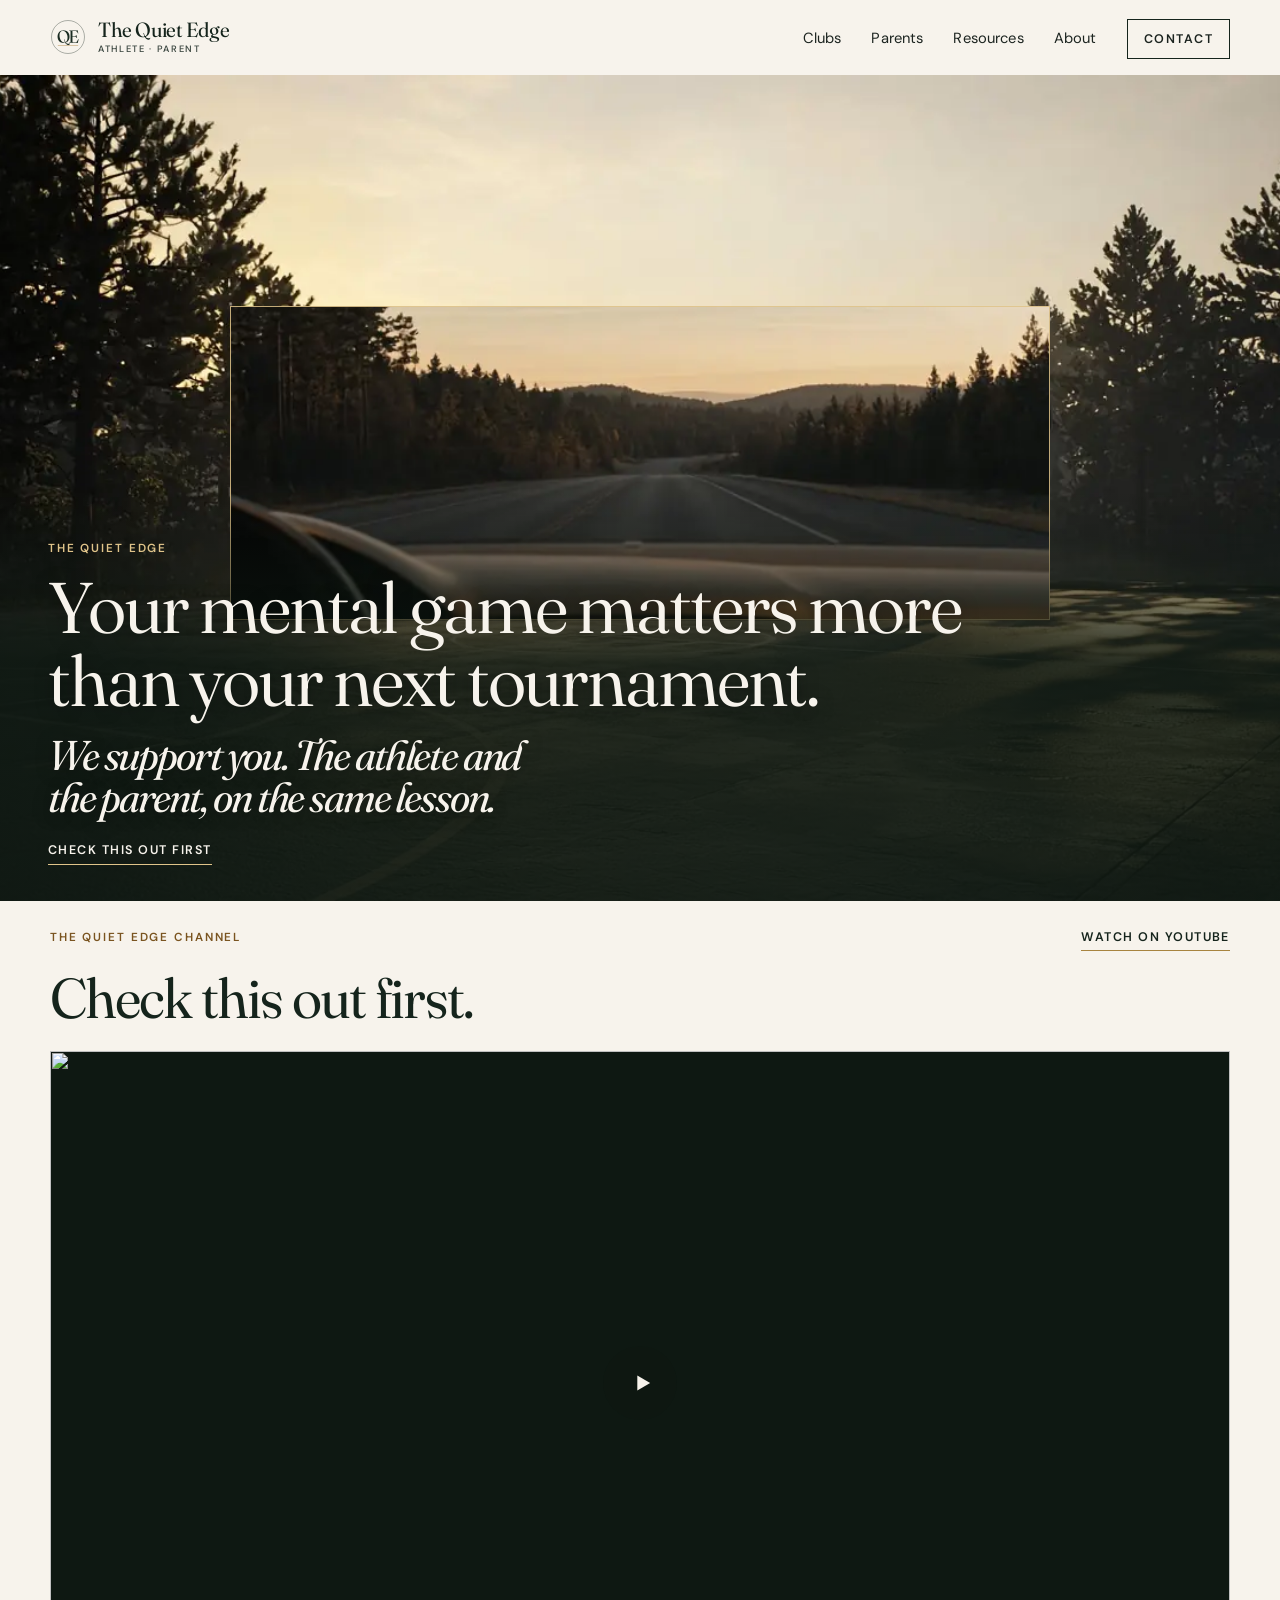
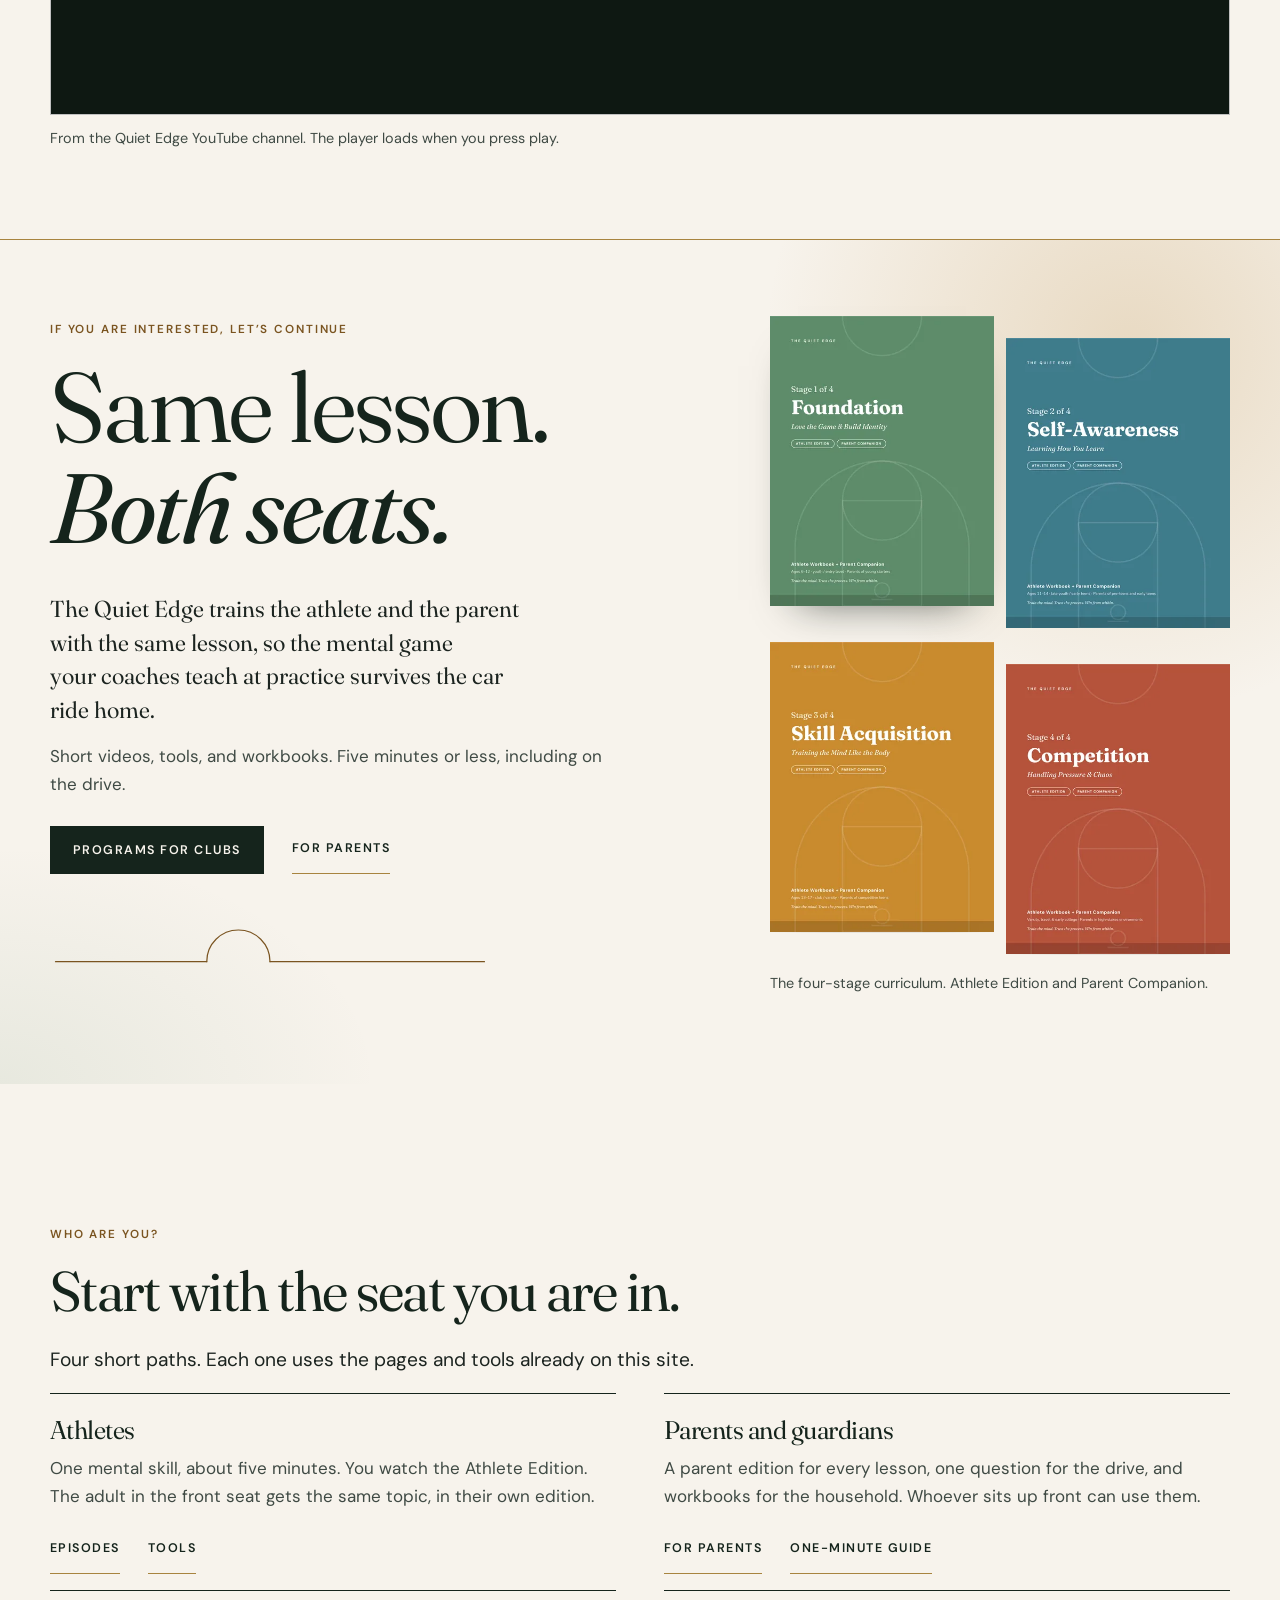
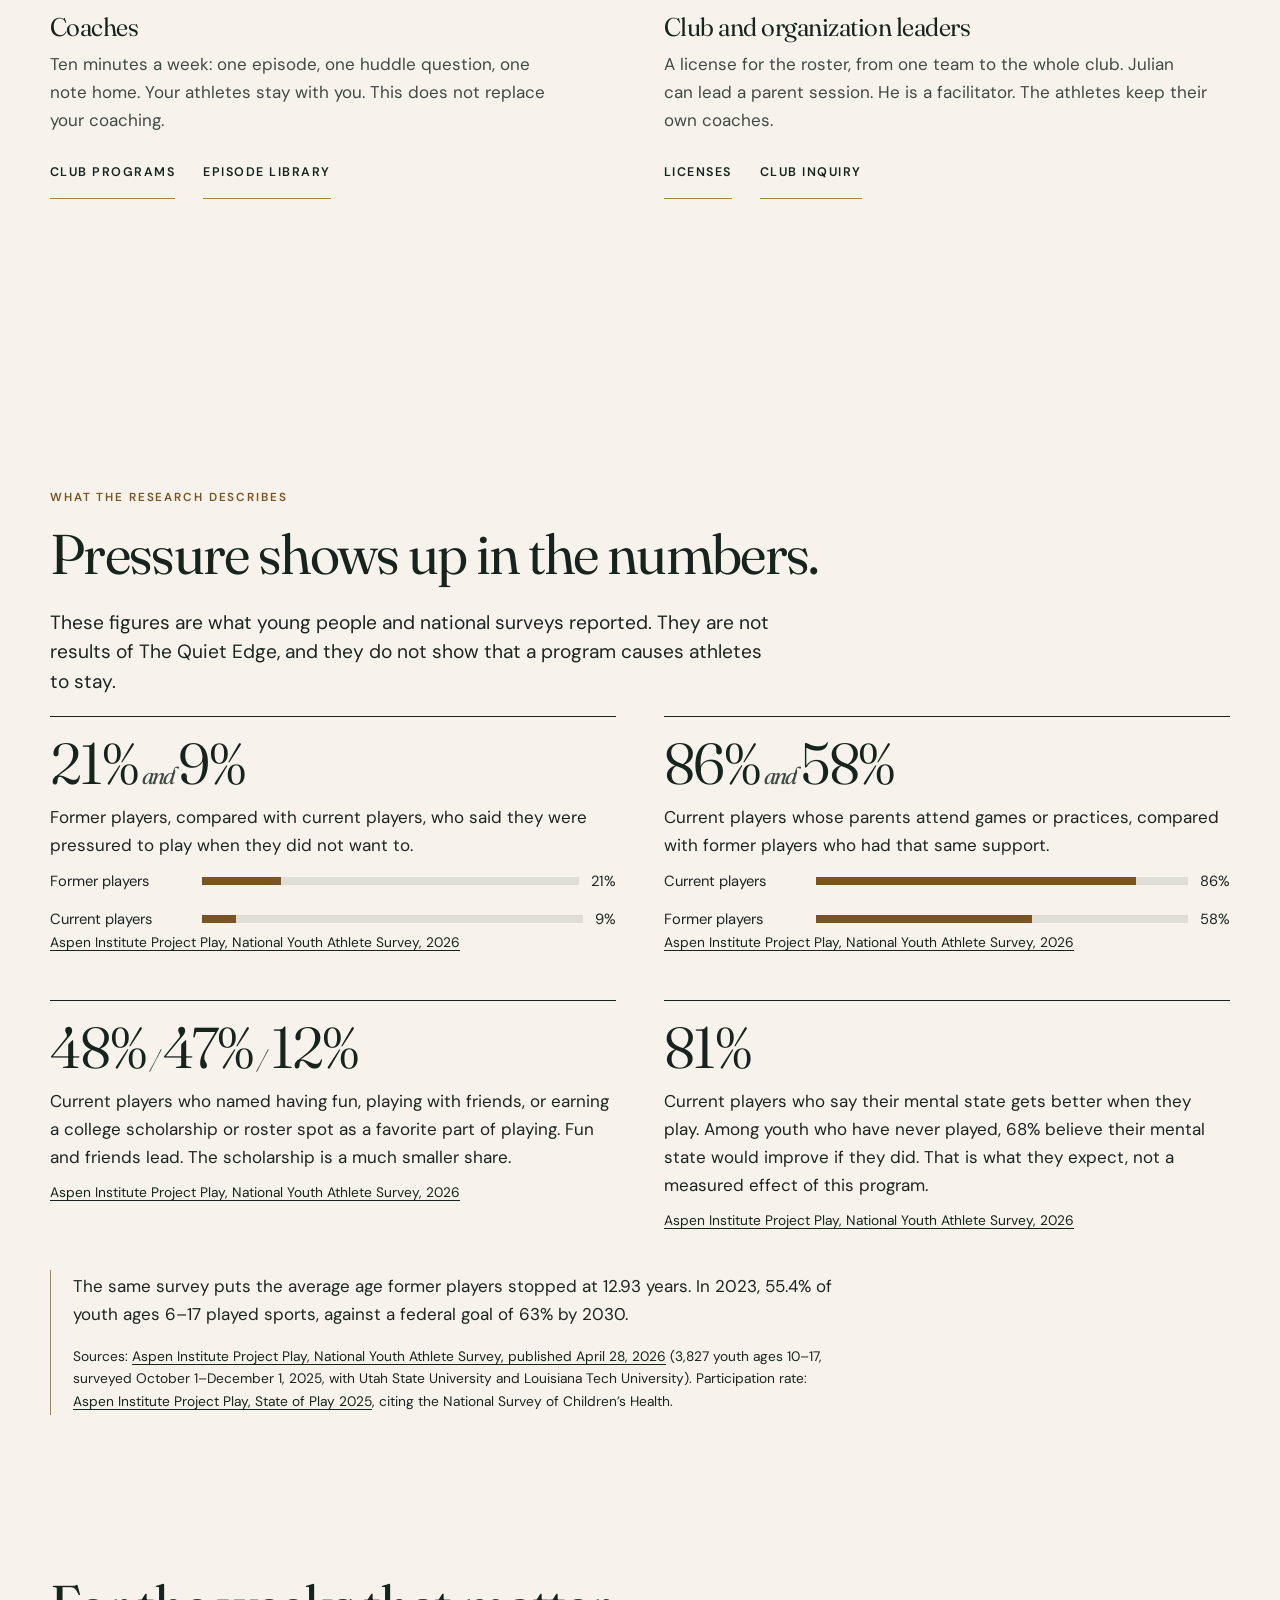
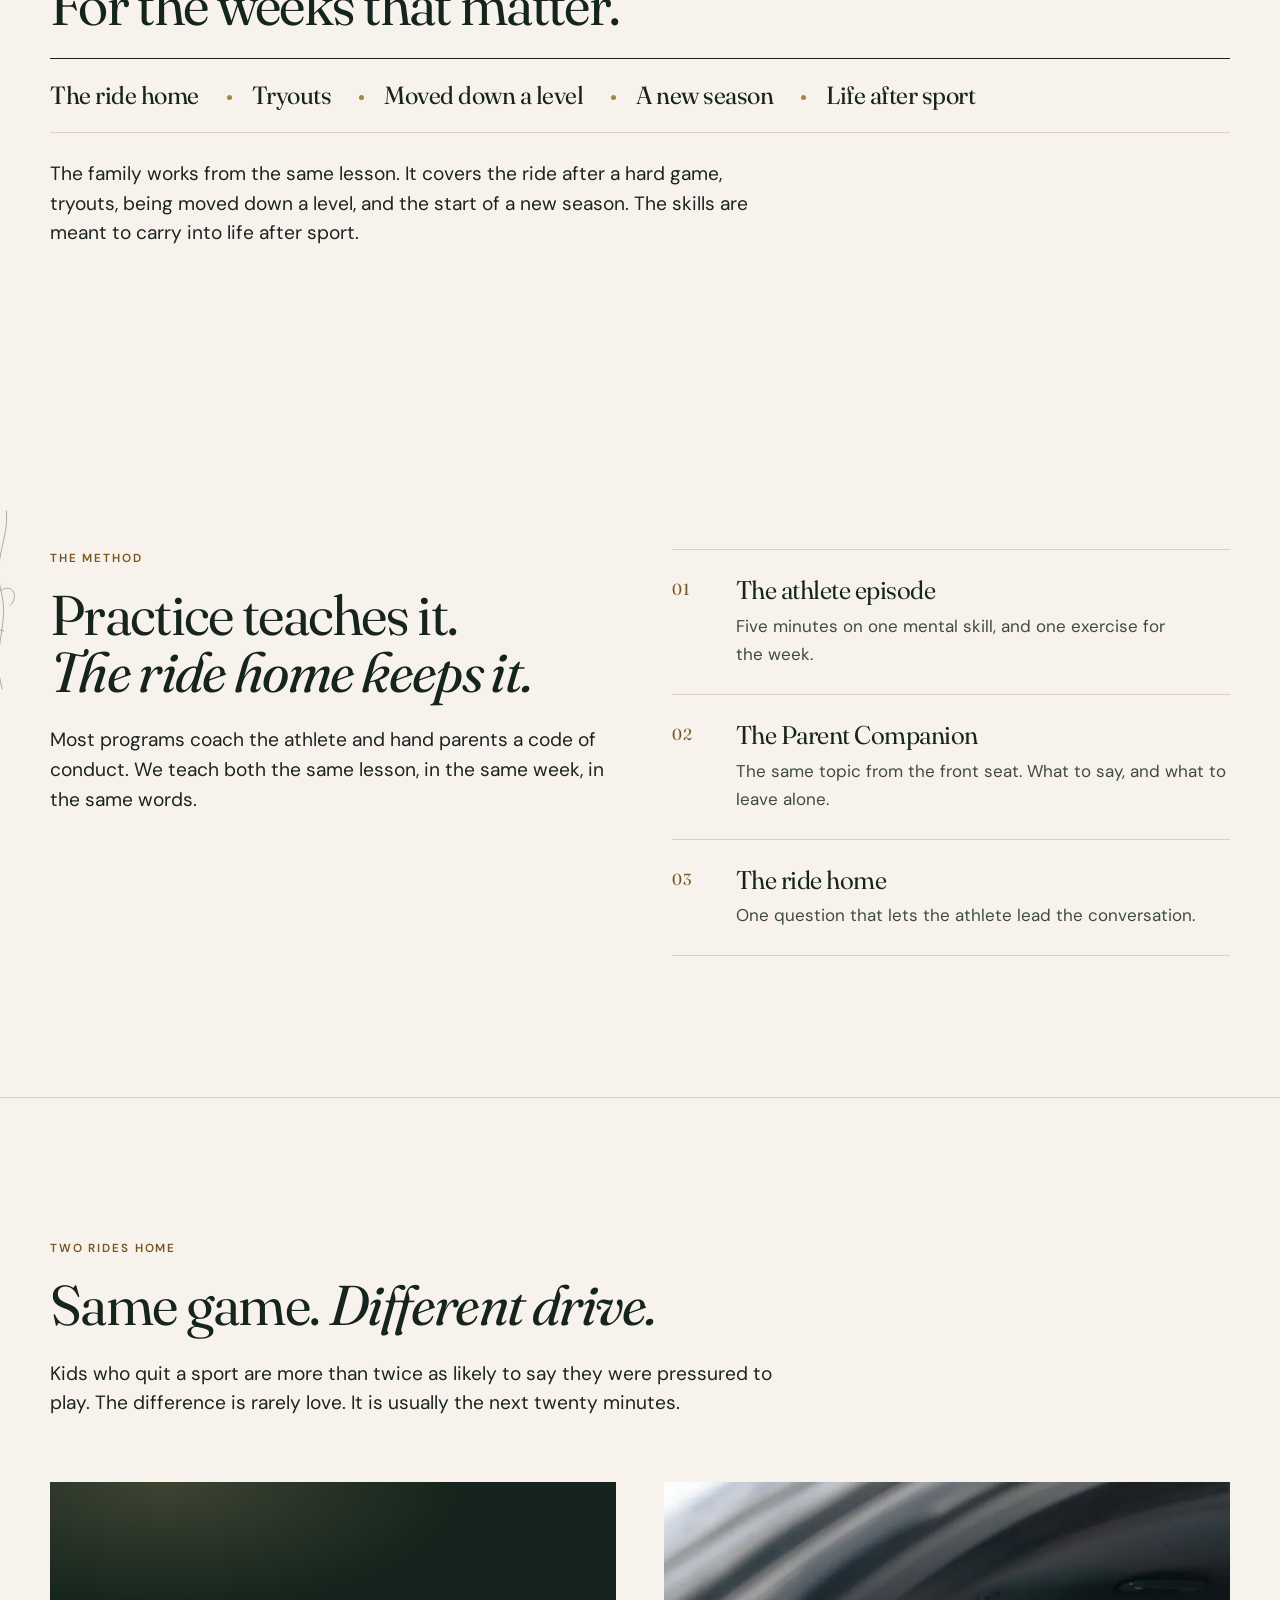
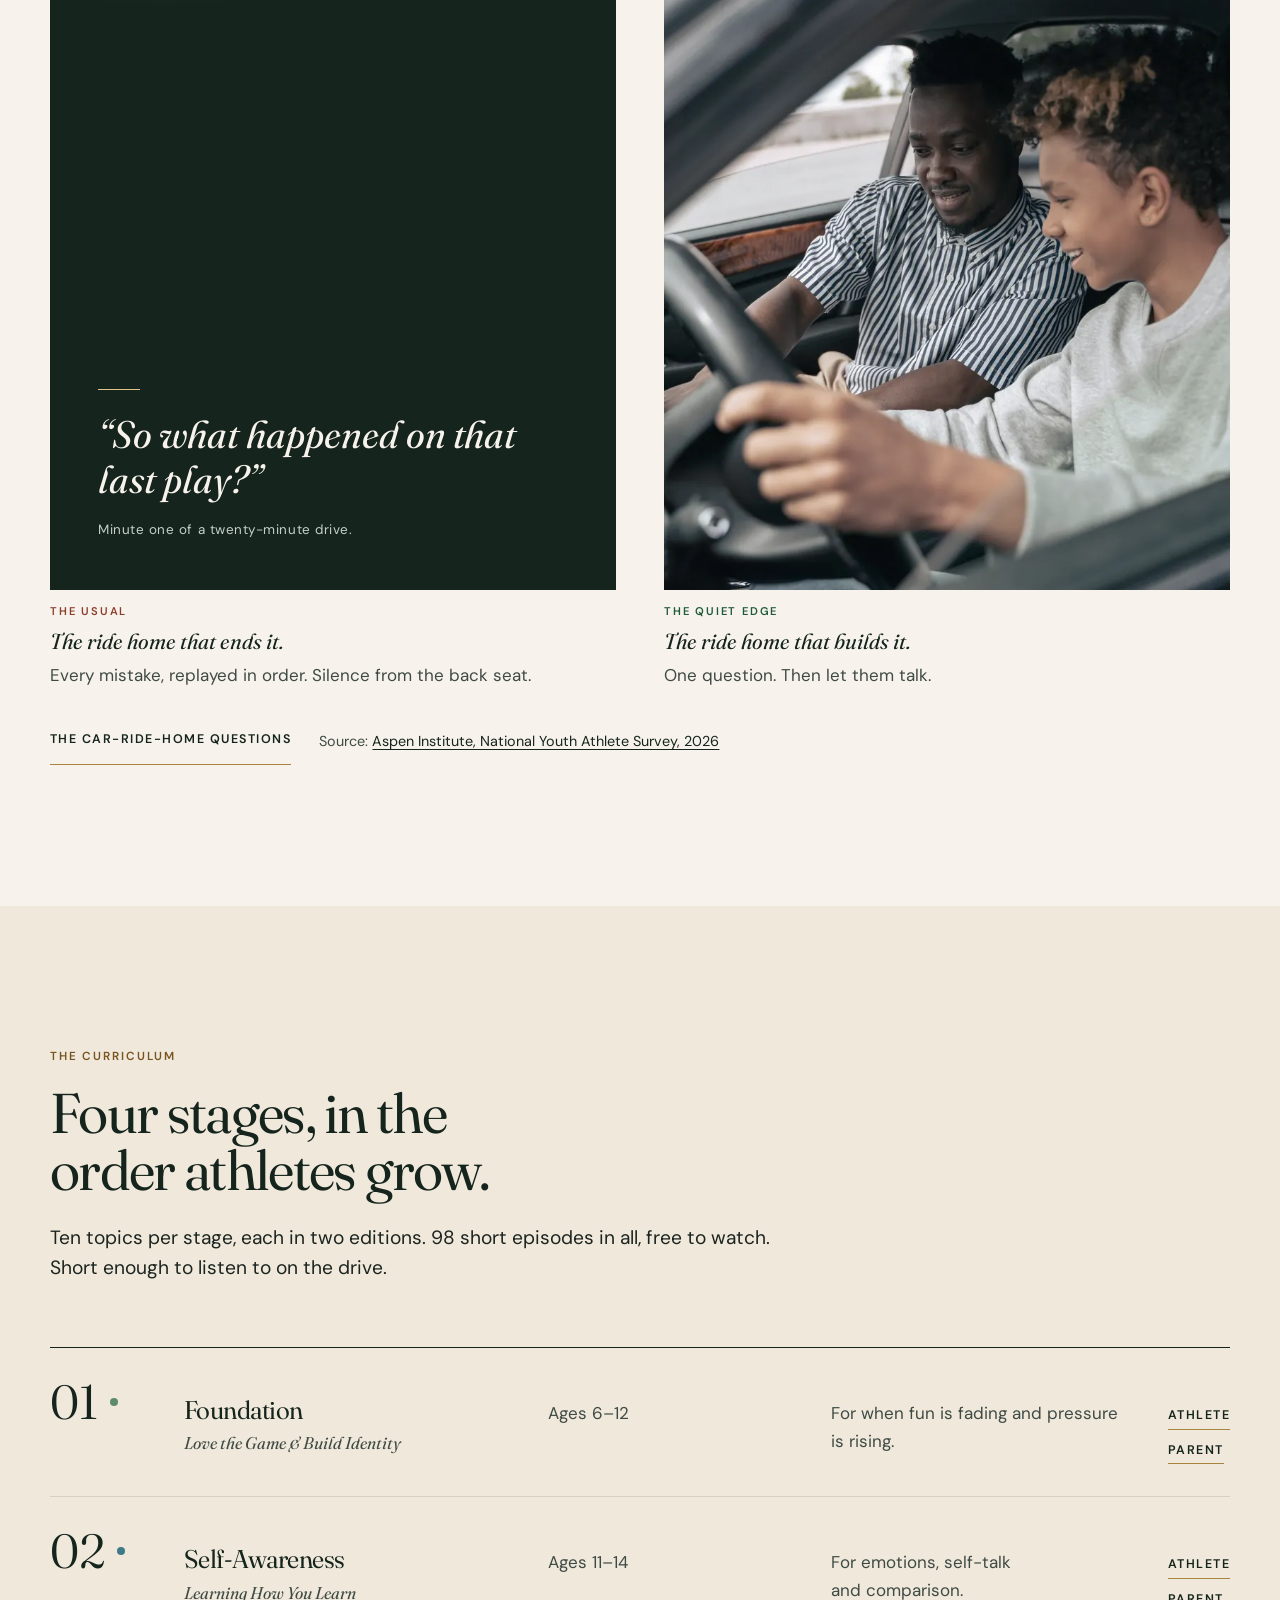
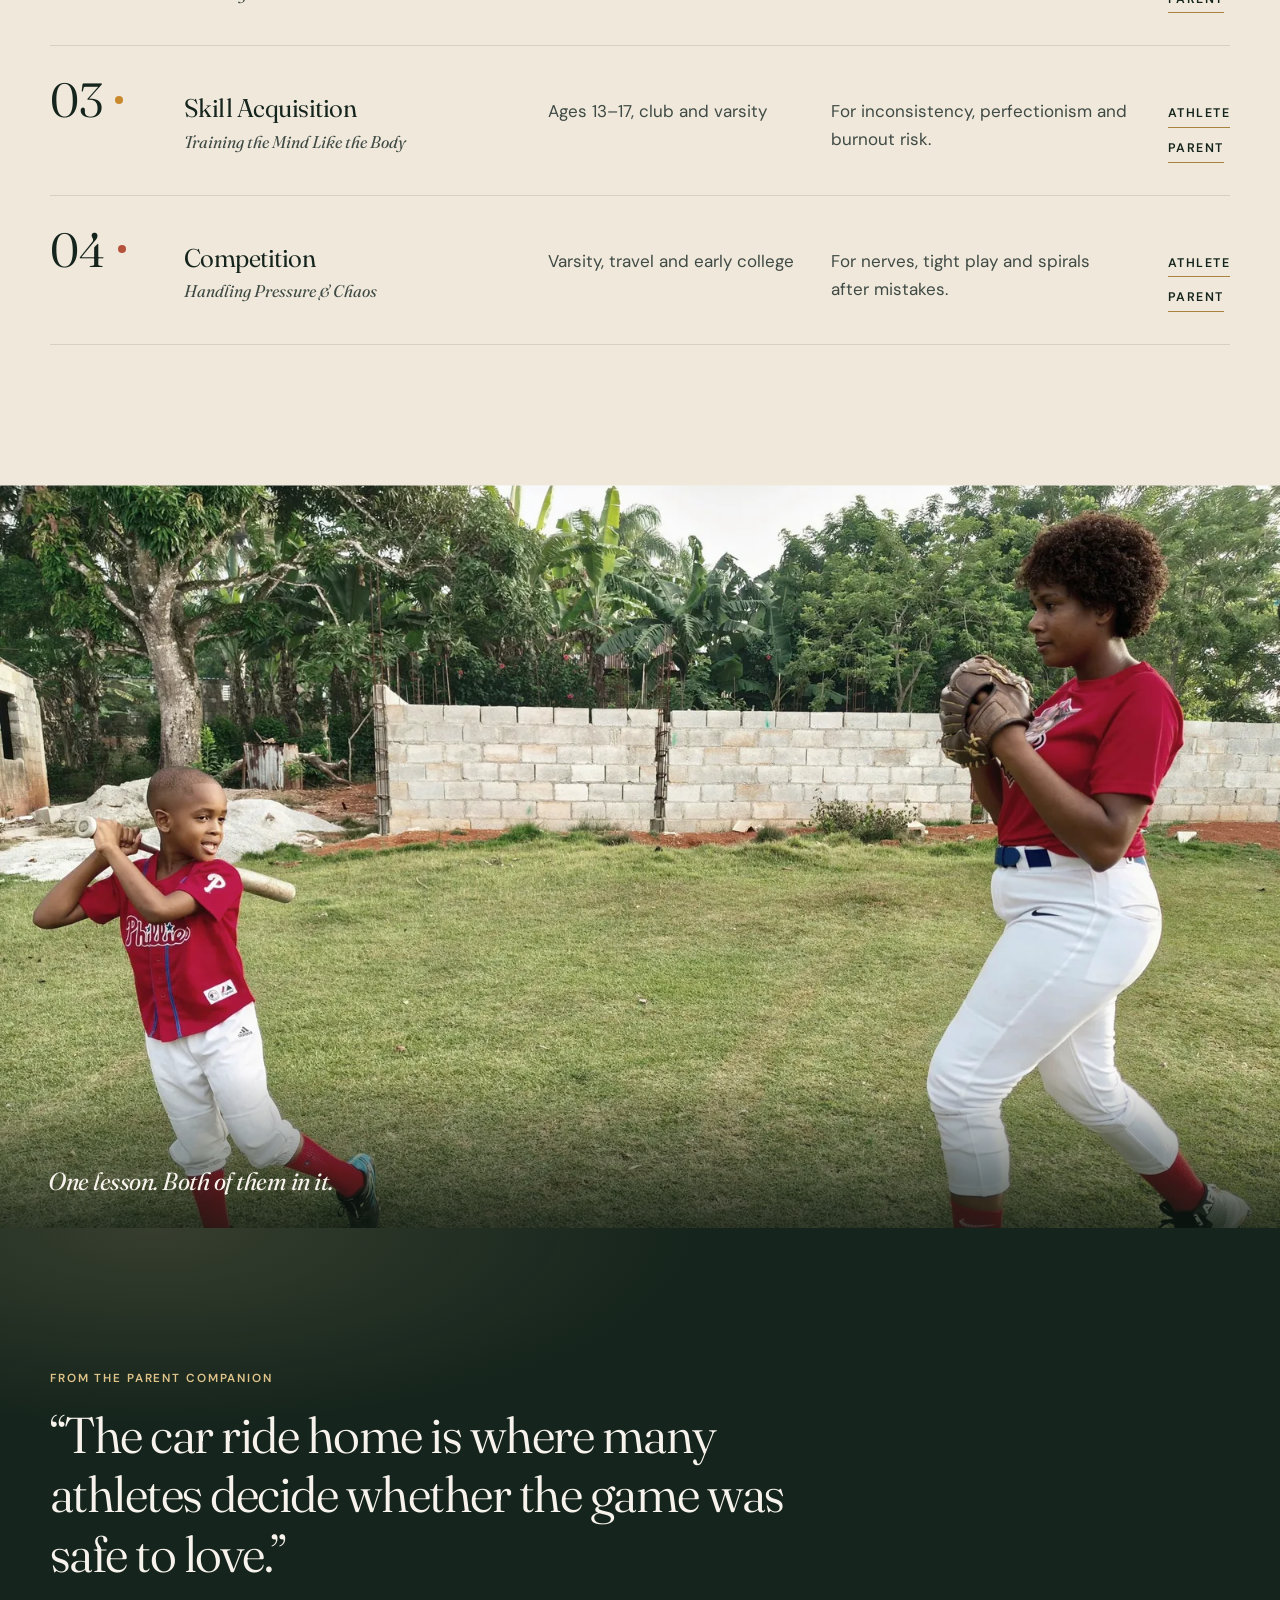
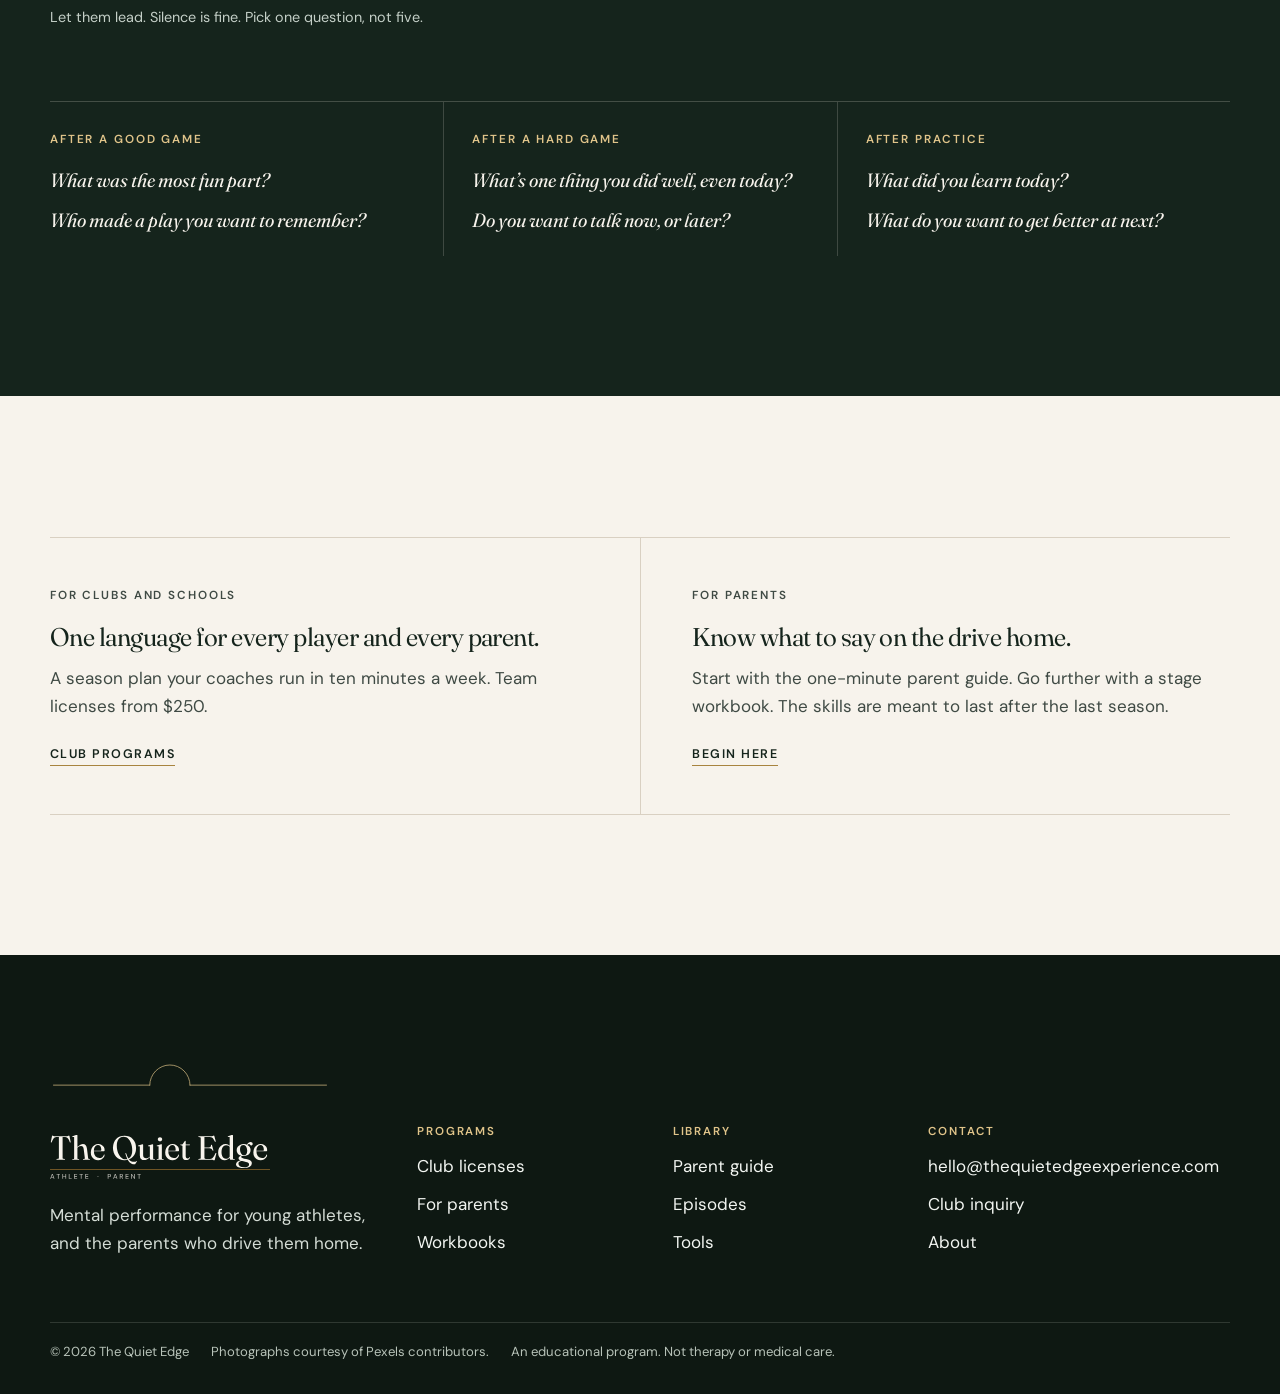
==== commit 07aae6e0: "Reimagine the homepage as a scroll-led story. A pinned opening expands a window from an empty court " ====
--- a/index.html
+++ b/index.html
@@ -16,6 +16,7 @@
 <meta name="twitter:card" content="summary_large_image">
 <link rel="icon" href="assets/img/favicon.svg" type="image/svg+xml">
 <link rel="preload" href="assets/fonts/fraunces-var.woff2" as="font" type="font/woff2" crossorigin>
+<link rel="preload" href="assets/img/scenes/dawn-court.webp" as="image" fetchpriority="high">
 <link rel="preload" href="assets/fonts/dmsans-var.woff2" as="font" type="font/woff2" crossorigin>
 <link rel="stylesheet" href="assets/css/style.css">
 </head>
@@ -31,12 +32,52 @@
 </header>
 <main id="main">
 
-<section class="hero">
+<section class="opening" id="opening" aria-labelledby="opening-h">
+  <div class="opening-pin">
+    <div class="opening-bg">
+      <img src="assets/img/scenes/dawn-court.webp" width="1280" height="720" alt="An empty outdoor court at dawn, with no people on it." fetchpriority="high">
+    </div>
+    <div class="opening-field" aria-hidden="true">
+      <img src="assets/img/scenes/dusk-field.webp" width="1280" height="720" alt="" loading="lazy" decoding="async">
+    </div>
+    <div class="opening-window" id="opening-window">
+      <img src="assets/img/scenes/dusk-ride.webp" width="1280" height="720" alt="The view through a car windshield at dusk, with no one in the frame.">
+    </div>
+    <div class="opening-frame" aria-hidden="true"></div>
+    <div class="opening-copy">
+      <p class="opening-kicker">The Quiet Edge</p>
+      <h1 class="opening-h" id="opening-h"><span class="line-a">Your mental game matters more than your next tournament.</span><span class="line-b">We support you. The athlete and the parent, on the same lesson.</span></h1>
+      <a class="more opening-next" href="#film">Check this out first</a>
+    </div>
+  </div>
+</section>
+
+<section class="film" id="film" aria-labelledby="film-title">
+  <div class="wrap">
+    <div class="film-bar">
+      <p class="label">The Quiet Edge channel</p>
+      <a class="more" href="https://www.youtube.com/@thequietedgeexperience">Watch on YouTube</a>
+    </div>
+    <h2 id="film-title">Check this out first.</h2>
+    <figure class="lite">
+      <div class="lite-frame">
+        <a class="lite-play" href="https://www.youtube.com/watch?v=msroRqTqmF8" data-video="msroRqTqmF8" data-title="The Quiet Edge introduction">
+          <img src="https://i.ytimg.com/vi/msroRqTqmF8/maxresdefault.jpg" alt="" width="1280" height="720">
+          <span class="play-face" aria-hidden="true"><svg viewBox="0 0 24 24" fill="currentColor"><path d="M8 5.5v13l11-6.5-11-6.5z"/></svg></span>
+          <span class="visually-hidden">Play the Quiet Edge introduction</span>
+        </a>
+      </div>
+      <figcaption class="small">From the Quiet Edge YouTube channel. The player loads when you press play.</figcaption>
+    </figure>
+  </div>
+</section>
+
+<section class="hero" id="continue">
   <div class="hero-rule" aria-hidden="true"></div>
   <div class="wrap hero-grid">
     <div>
-      <p class="label">Mental performance for youth sport</p>
-      <h1>Same lesson.<br><em>Both seats.</em></h1>
+      <p class="label">If you are interested, let’s continue</p>
+      <h2 class="hero-title">Same lesson.<br><em>Both seats.</em></h2>
       <p class="usp">The Quiet Edge trains the athlete and the parent with the same lesson, so the mental game your coaches teach at practice survives the car ride home.</p>
       <p class="hero-note">Short videos, tools, and workbooks. Five minutes or less, including on the drive.</p>
       <div class="actions"><a class="btn" href="clubs.html">Programs for clubs</a><a class="more" href="parents.html">For parents</a></div>
@@ -58,23 +99,75 @@
   </div>
 </section>
 
-<section class="film" aria-labelledby="film-title">
-  <div class="wrap">
-    <div class="film-bar">
-      <p class="label">The Quiet Edge channel</p>
-      <a class="more" href="https://www.youtube.com/@thequietedgeexperience">Watch on YouTube</a>
-    </div>
-    <h2 id="film-title">A short introduction.</h2>
-    <figure class="lite">
-      <div class="lite-frame">
-        <a class="lite-play" href="https://www.youtube.com/watch?v=msroRqTqmF8" data-video="msroRqTqmF8" data-title="The Quiet Edge introduction">
-          <img src="https://i.ytimg.com/vi/msroRqTqmF8/maxresdefault.jpg" alt="" width="1280" height="720">
-          <span class="play-face" aria-hidden="true"><svg viewBox="0 0 24 24" fill="currentColor"><path d="M8 5.5v13l11-6.5-11-6.5z"/></svg></span>
-          <span class="visually-hidden">Play the Quiet Edge introduction</span>
-        </a>
-      </div>
-      <figcaption class="small">From the Quiet Edge YouTube channel. The player loads when you press play.</figcaption>
-    </figure>
+<section class="audience" id="who">
+  <div class="wrap">
+    <p class="label">Who are you?</p>
+    <h2>Start with the seat you are in.</h2>
+    <p class="lede">Four short paths. Each one uses the pages and tools already on this site.</p>
+    <div class="path-grid">
+      <article class="path">
+        <h3>Athletes</h3>
+        <p>One mental skill, about five minutes. You watch the Athlete Edition. The adult in the front seat gets the same topic, in their own edition.</p>
+        <div class="actions"><a class="more" href="resources.html#episodes">Episodes</a><a class="more" href="https://cavarjj-dev.github.io/quiet-edge-tools/">Tools</a></div>
+      </article>
+      <article class="path">
+        <h3>Parents and guardians</h3>
+        <p>A parent edition for every lesson, one question for the drive, and workbooks for the household. Whoever sits up front can use them.</p>
+        <div class="actions"><a class="more" href="parents.html">For parents</a><a class="more" href="https://cavarjj-dev.github.io/quiet-edge-tools/router/parent-router.html">One-minute guide</a></div>
+      </article>
+      <article class="path">
+        <h3>Coaches</h3>
+        <p>Ten minutes a week: one episode, one huddle question, one note home. Your athletes stay with you. This does not replace your coaching.</p>
+        <div class="actions"><a class="more" href="clubs.html">Club programs</a><a class="more" href="resources.html#episodes">Episode library</a></div>
+      </article>
+      <article class="path">
+        <h3>Club and organization leaders</h3>
+        <p>A license for the roster, from one team to the whole club. Julian can lead a parent session. He is a facilitator. The athletes keep their own coaches.</p>
+        <div class="actions"><a class="more" href="clubs.html#licenses">Licenses</a><a class="more" href="contact.html#inquiry">Club inquiry</a></div>
+      </article>
+    </div>
+  </div>
+</section>
+
+<section class="research" id="research">
+  <div class="wrap">
+    <p class="label">What the research describes</p>
+    <h2>Pressure shows up in the numbers.</h2>
+    <p class="lede">These figures are what young people and national surveys reported. They are not results of The Quiet Edge, and they do not show that a program causes athletes to stay.</p>
+    <div class="stat-grid">
+      <article class="stat" data-reveal>
+        <p class="stat-figure" aria-label="21 percent of former players and 9 percent of current players"><span class="count" data-to="21">21</span>%<span class="stat-vs">and</span><span class="count" data-to="9">9</span>%</p>
+        <p>Former players, compared with current players, who said they were pressured to play when they did not want to.</p>
+        <div class="meter" data-reveal>
+          <div class="meter-row"><span>Former players</span><span class="meter-track"><span style="--p:21"></span></span><span>21%</span></div>
+          <div class="meter-row"><span>Current players</span><span class="meter-track"><span style="--p:9"></span></span><span>9%</span></div>
+        </div>
+        <p class="cite"><a href="https://projectplay.org/news/aspen-institute-national-survey-of-youth-and-sports-15-key-findings">Aspen Institute Project Play, National Youth Athlete Survey, 2026</a></p>
+      </article>
+      <article class="stat" data-reveal style="--d:1">
+        <p class="stat-figure" aria-label="86 percent of current players and 58 percent of former players"><span class="count" data-to="86">86</span>%<span class="stat-vs">and</span><span class="count" data-to="58">58</span>%</p>
+        <p>Current players whose parents attend games or practices, compared with former players who had that same support.</p>
+        <div class="meter" data-reveal>
+          <div class="meter-row"><span>Current players</span><span class="meter-track"><span style="--p:86"></span></span><span>86%</span></div>
+          <div class="meter-row"><span>Former players</span><span class="meter-track"><span style="--p:58"></span></span><span>58%</span></div>
+        </div>
+        <p class="cite"><a href="https://projectplay.org/news/aspen-institute-national-survey-of-youth-and-sports-15-key-findings">Aspen Institute Project Play, National Youth Athlete Survey, 2026</a></p>
+      </article>
+      <article class="stat" data-reveal>
+        <p class="stat-figure" aria-label="48 percent say having fun, 47 percent say playing with friends, 12 percent say a college scholarship"><span class="count" data-to="48">48</span>%<span class="stat-vs">/</span><span class="count" data-to="47">47</span>%<span class="stat-vs">/</span><span class="count" data-to="12">12</span>%</p>
+        <p>Current players who named having fun, playing with friends, or earning a college scholarship or roster spot as a favorite part of playing. Fun and friends lead. The scholarship is a much smaller share.</p>
+        <p class="cite"><a href="https://projectplay.org/news/aspen-institute-national-survey-of-youth-and-sports-15-key-findings">Aspen Institute Project Play, National Youth Athlete Survey, 2026</a></p>
+      </article>
+      <article class="stat" data-reveal style="--d:1">
+        <p class="stat-figure" aria-label="81 percent">81%</p>
+        <p>Current players who say their mental state gets better when they play. Among youth who have never played, 68% believe their mental state would improve if they did. That is what they expect, not a measured effect of this program.</p>
+        <p class="cite"><a href="https://projectplay.org/news/aspen-institute-national-survey-of-youth-and-sports-15-key-findings">Aspen Institute Project Play, National Youth Athlete Survey, 2026</a></p>
+      </article>
+    </div>
+    <div class="note research-note">
+      <p>The same survey puts the average age former players stopped at 12.93 years. In 2023, 55.4% of youth ages 6–17 played sports, against a federal goal of 63% by 2030.</p>
+      <p class="cite">Sources: <a href="https://projectplay.org/news/aspen-institute-national-survey-of-youth-and-sports-15-key-findings">Aspen Institute Project Play, National Youth Athlete Survey, published April 28, 2026</a> (3,827 youth ages 10–17, surveyed October 1–December 1, 2025, with Utah State University and Louisiana Tech University). Participation rate: <a href="https://projectplay.org/state-of-play-2025/introduction">Aspen Institute Project Play, State of Play 2025</a>, citing the National Survey of Children’s Health.</p>
+    </div>
   </div>
 </section>
 
--- a/assets/css/style.css
+++ b/assets/css/style.css
@@ -938,6 +938,141 @@
   border: 0;
 }
 
+/* Cinematic opening */
+.opening { padding: 0; background: #0e1812; color: var(--ivory); }
+.opening-pin { position: relative; min-height: calc(100svh - var(--header)); overflow: hidden; }
+.opening-bg, .opening-window { position: absolute; inset: 0; }
+.opening-bg img, .opening-window img { width: 100%; height: 100%; object-fit: cover; }
+.opening-window { clip-path: inset(28% 18% 34% 18%); }
+.opening-window img { transform: scale(1.04); }
+.opening-frame {
+  position: absolute;
+  z-index: 4;
+  left: 18%;
+  right: 18%;
+  top: 28%;
+  bottom: 34%;
+  border: 1px solid rgba(224, 196, 138, .85);
+  pointer-events: none;
+}
+html.cinematic .opening-frame { left: 27%; right: 27%; top: 34%; bottom: 34%; }
+.opening-field { position: absolute; inset: 0; z-index: 3; opacity: 0; }
+.opening-field img { width: 100%; height: 100%; object-fit: cover; }
+.opening-copy {
+  position: absolute;
+  inset: auto 0 0 0;
+  z-index: 5;
+  display: flex;
+  flex-direction: column;
+  justify-content: flex-end;
+  padding: 48px var(--gutter) clamp(22px, 4vh, 40px);
+  background: linear-gradient(180deg, rgba(14, 24, 18, 0), rgba(14, 24, 18, .88) 42%);
+}
+.opening-kicker {
+  color: var(--brass-lt);
+  font-size: .73rem;
+  font-weight: 600;
+  letter-spacing: .16em;
+  text-transform: uppercase;
+  margin: 0 0 12px;
+}
+.opening-h {
+  color: var(--ivory);
+  font-size: clamp(2.15rem, 5.6vw, 4.7rem);
+  max-width: 16em;
+  margin: 0;
+  text-shadow: 0 2px 18px rgba(0, 0, 0, .35);
+}
+.opening-h .line-b {
+  display: block;
+  margin-top: .4em;
+  font-size: .58em;
+  font-style: italic;
+  font-weight: 400;
+  max-width: 22em;
+}
+.opening-next {
+  margin-top: 22px;
+  align-self: flex-start;
+  color: var(--ivory);
+  border-bottom-color: var(--brass-lt);
+}
+html.cinematic .opening-pin { height: calc(100svh - var(--header)); min-height: 0; }
+html.cinematic .opening-window { clip-path: inset(34% 27% 34% 27%); }
+@media (max-width: 800px) {
+  .opening-window, html.cinematic .opening-window { clip-path: inset(32% 10% 38% 10%); }
+}
+@media (prefers-reduced-motion: reduce) {
+  .opening { height: auto; }
+  .opening-pin { height: auto; min-height: 0; }
+  .opening-bg, .opening-window { position: relative; height: 46vh; clip-path: none; }
+  .opening-window img { transform: none; }
+  .opening-copy { position: relative; background: #0e1812; padding-top: 28px; }
+  .opening-frame { display: none; }
+}
+
+.hero .hero-title {
+  font-size: clamp(2.7rem, 8.6vw, 6.15rem);
+  font-weight: 360;
+  margin-bottom: .35em;
+}
+
+/* Audience paths */
+.audience-grid, .path-grid {
+  display: grid;
+  gap: 18px;
+}
+.path {
+  border-top: 1px solid var(--pine);
+  padding: 22px 0 8px;
+  display: flex;
+  flex-direction: column;
+  gap: 8px;
+}
+.path h3 { margin: 0; }
+.path p { margin: 0; color: var(--slate); }
+.path .actions { margin-top: 8px; }
+@media (min-width: 900px) {
+  .path-grid { grid-template-columns: 1fr 1fr; gap: 8px 48px; }
+}
+
+/* Research */
+.stat-grid { display: grid; gap: 28px; margin-top: 12px; }
+.stat { border-top: 1px solid var(--pine); padding-top: 18px; }
+.stat-figure {
+  font-family: var(--serif);
+  font-weight: 340;
+  font-size: clamp(2.4rem, 5vw, 3.6rem);
+  line-height: 1;
+  color: var(--pine);
+  letter-spacing: -.03em;
+  margin: 0 0 12px;
+  font-variant-numeric: lining-nums;
+}
+.stat-figure .stat-vs { font-size: .42em; font-style: italic; color: var(--slate); margin: 0 .2em; }
+.stat p { margin: 0 0 10px; }
+.cite { font-size: .86rem; }
+.meter { display: grid; gap: 14px; margin-top: 8px; }
+.meter-row { display: grid; grid-template-columns: 9.5em 1fr auto; gap: 12px; align-items: center; font-size: .92rem; }
+.meter-track { height: 8px; background: rgba(21, 36, 28, .1); }
+.meter-track span {
+  display: block;
+  height: 100%;
+  width: calc(var(--p) * 1%);
+  background: var(--brass);
+  transform-origin: left center;
+}
+html.motion .meter-track span { scale: 0 1; }
+html.motion .is-in .meter-track span { scale: 1 1; transition: scale 1s var(--ease); }
+.research-note { margin-top: 28px; }
+@media (min-width: 800px) {
+  .stat-grid { grid-template-columns: 1fr 1fr; gap: 36px 48px; }
+}
+@media (max-width: 560px) {
+  .meter-row { grid-template-columns: 1fr auto; }
+  .meter-row span:first-child { grid-column: 1 / -1; }
+}
+
 /* Footer */
 .site-footer {
   background: var(--pine-deep);
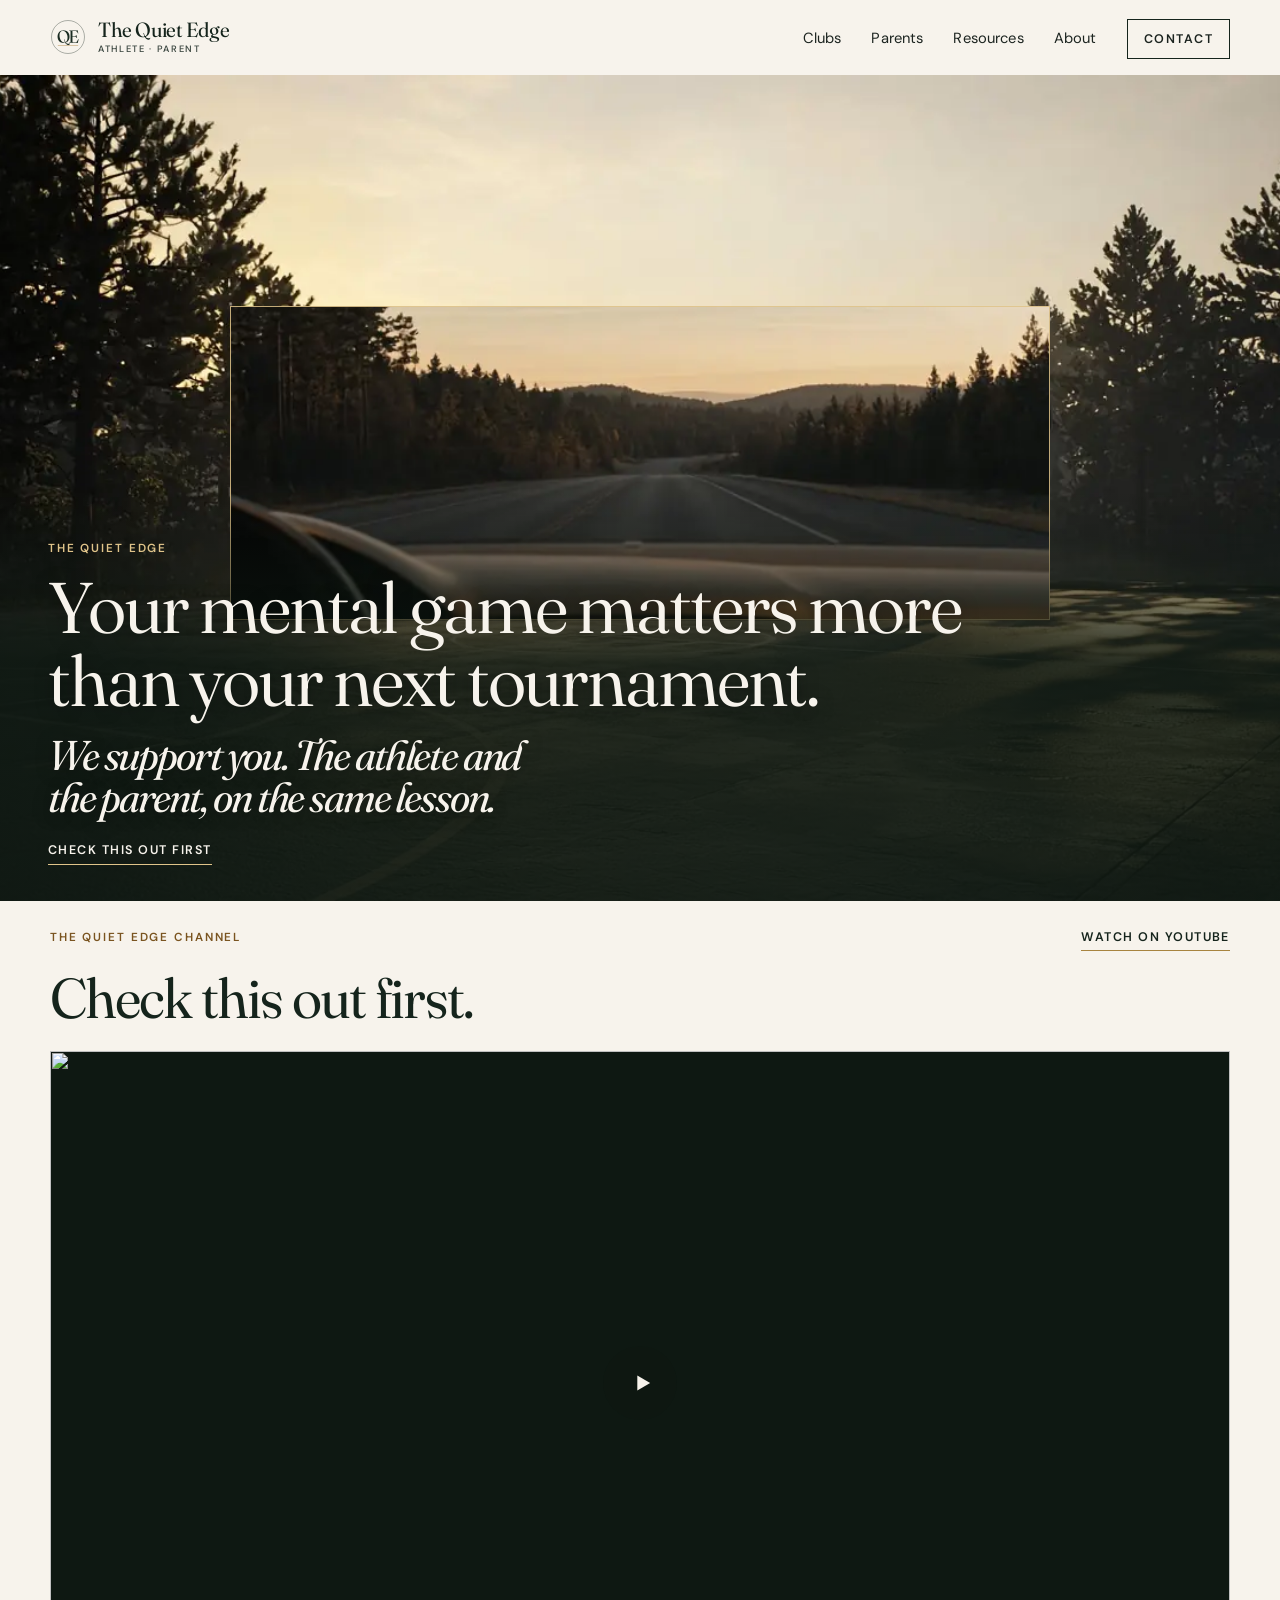
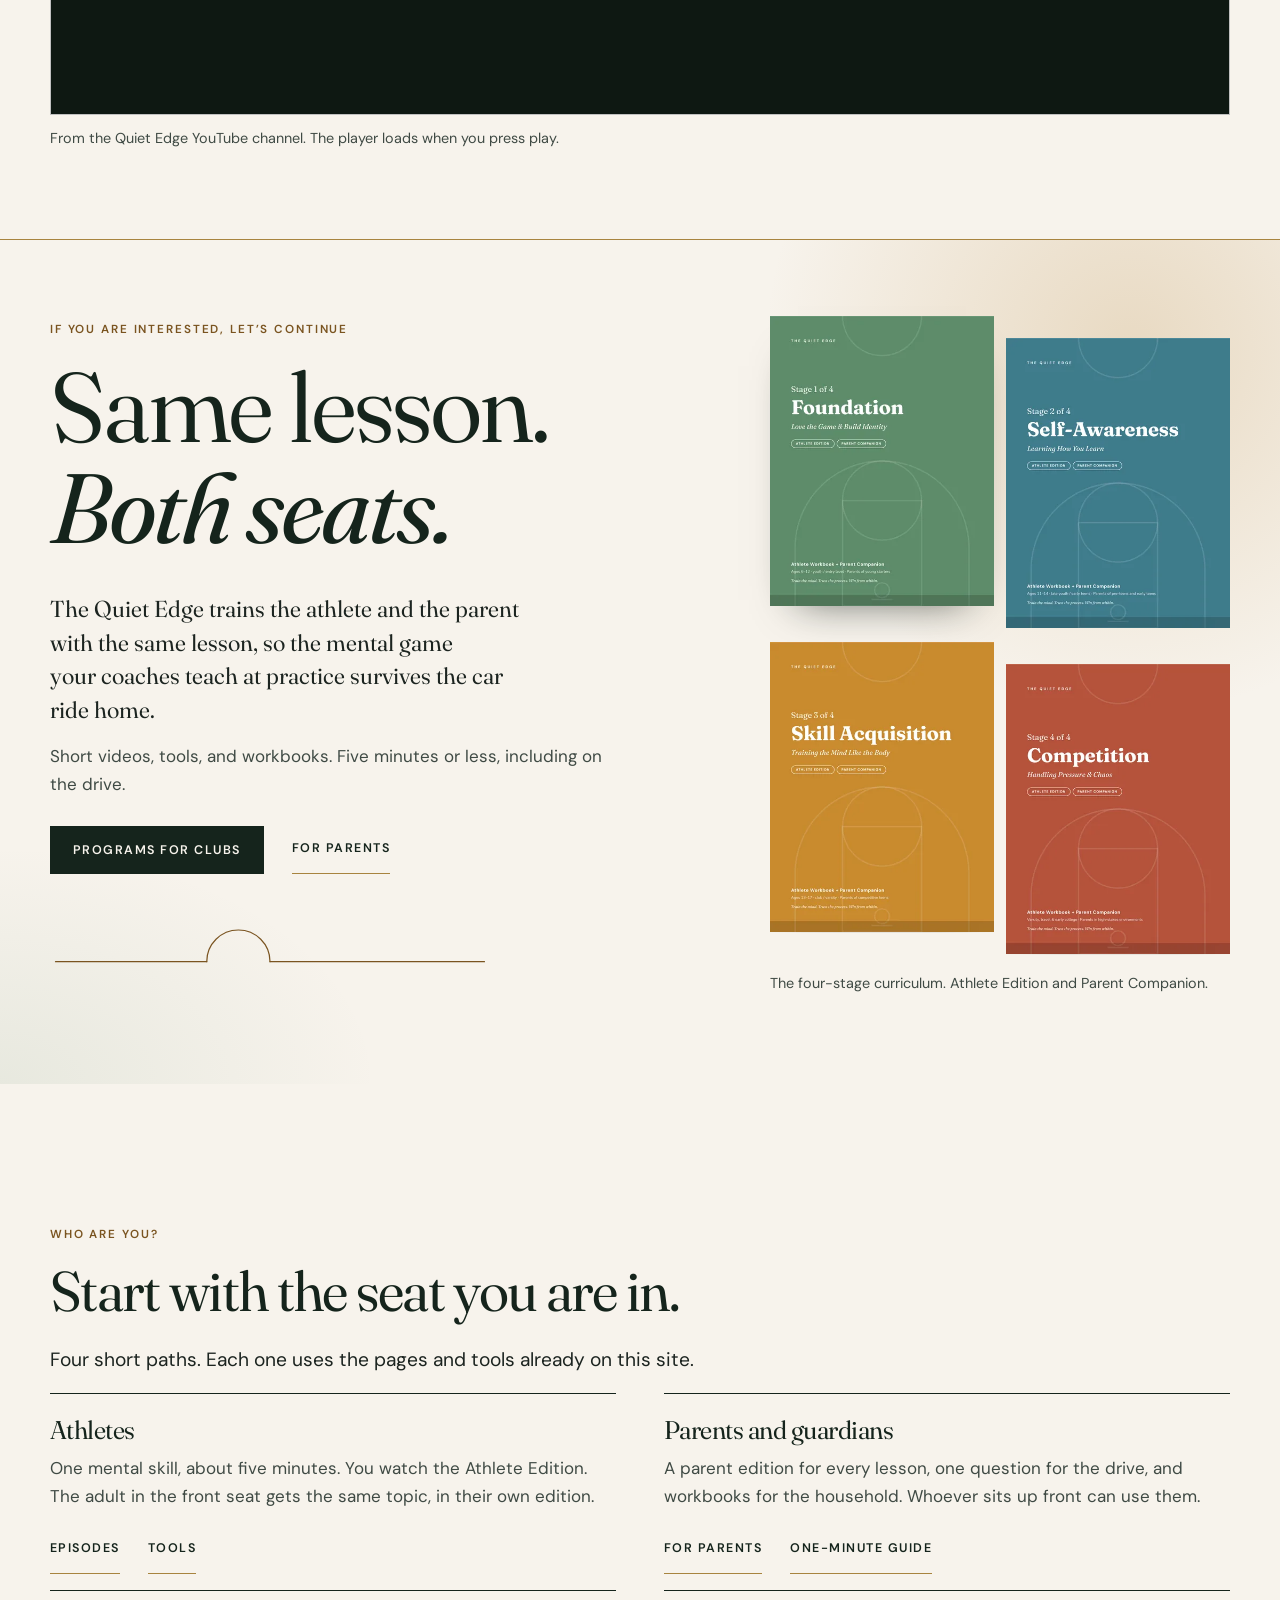
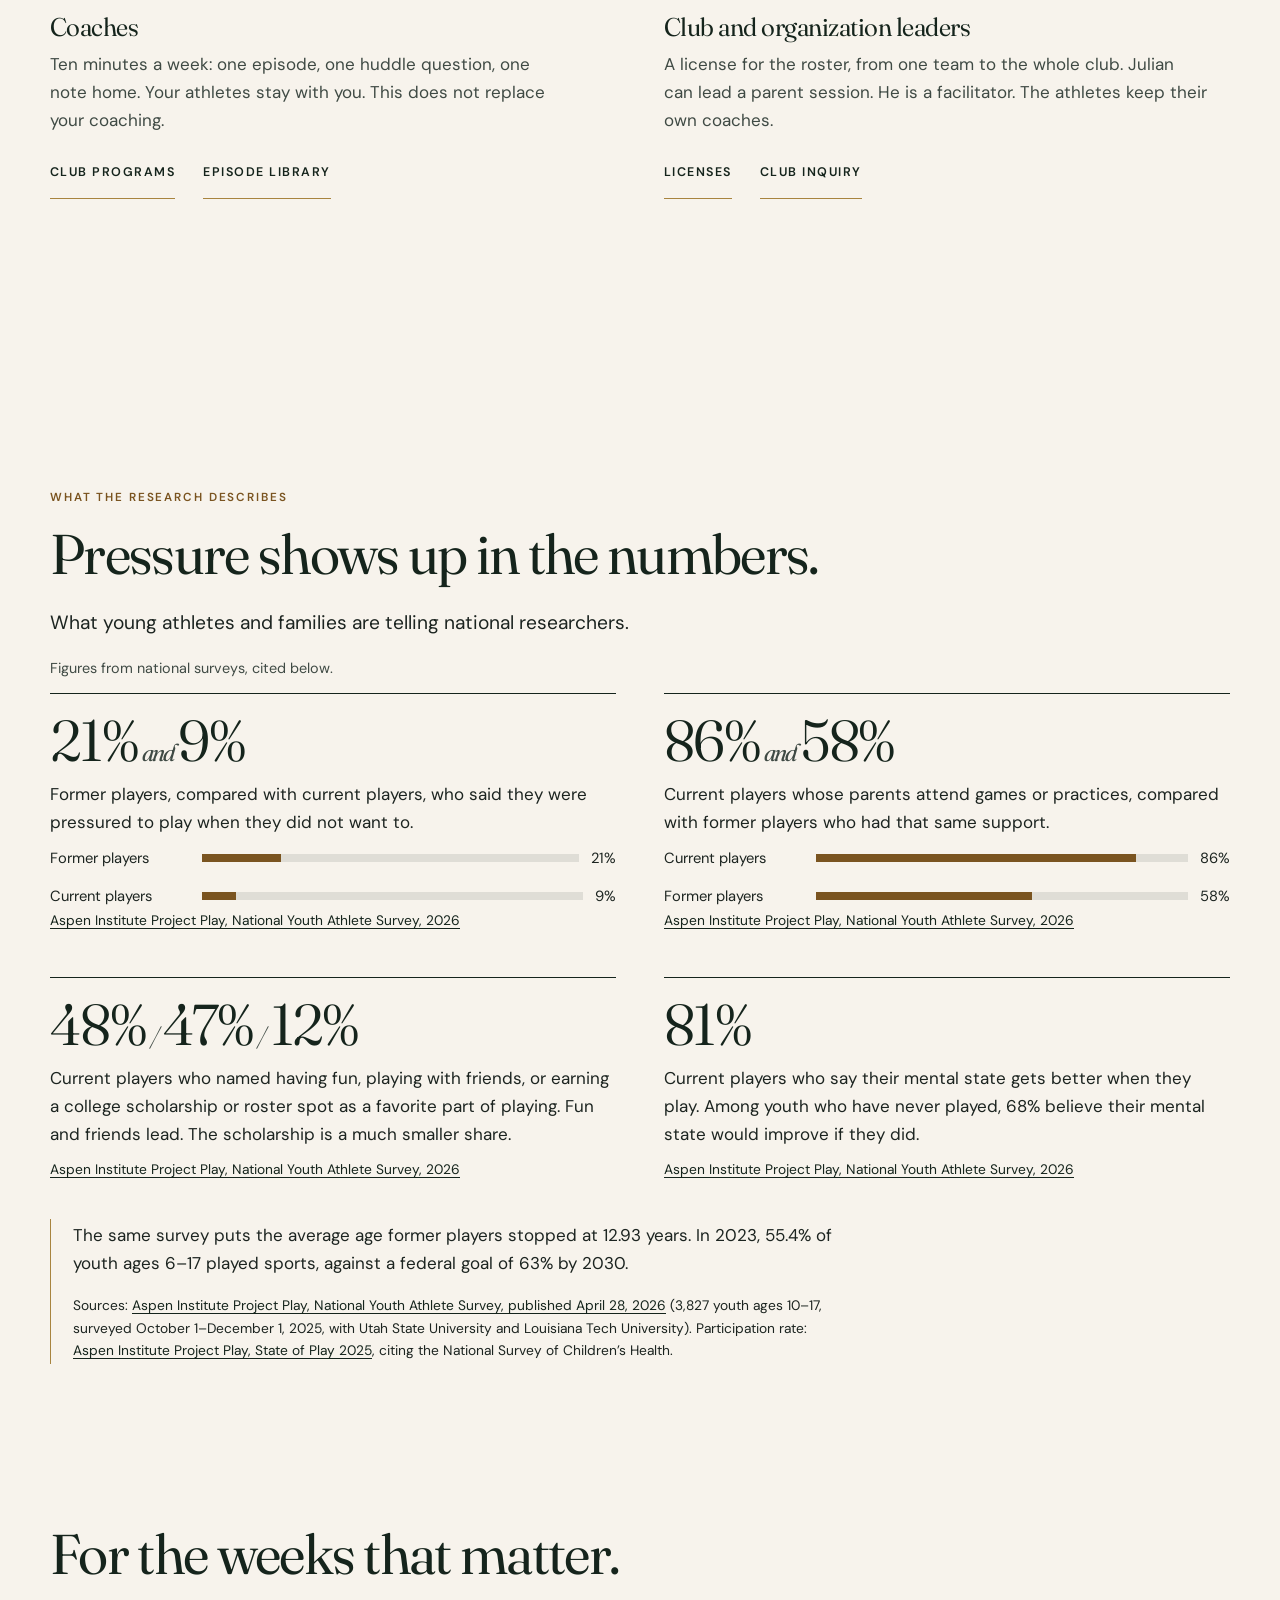
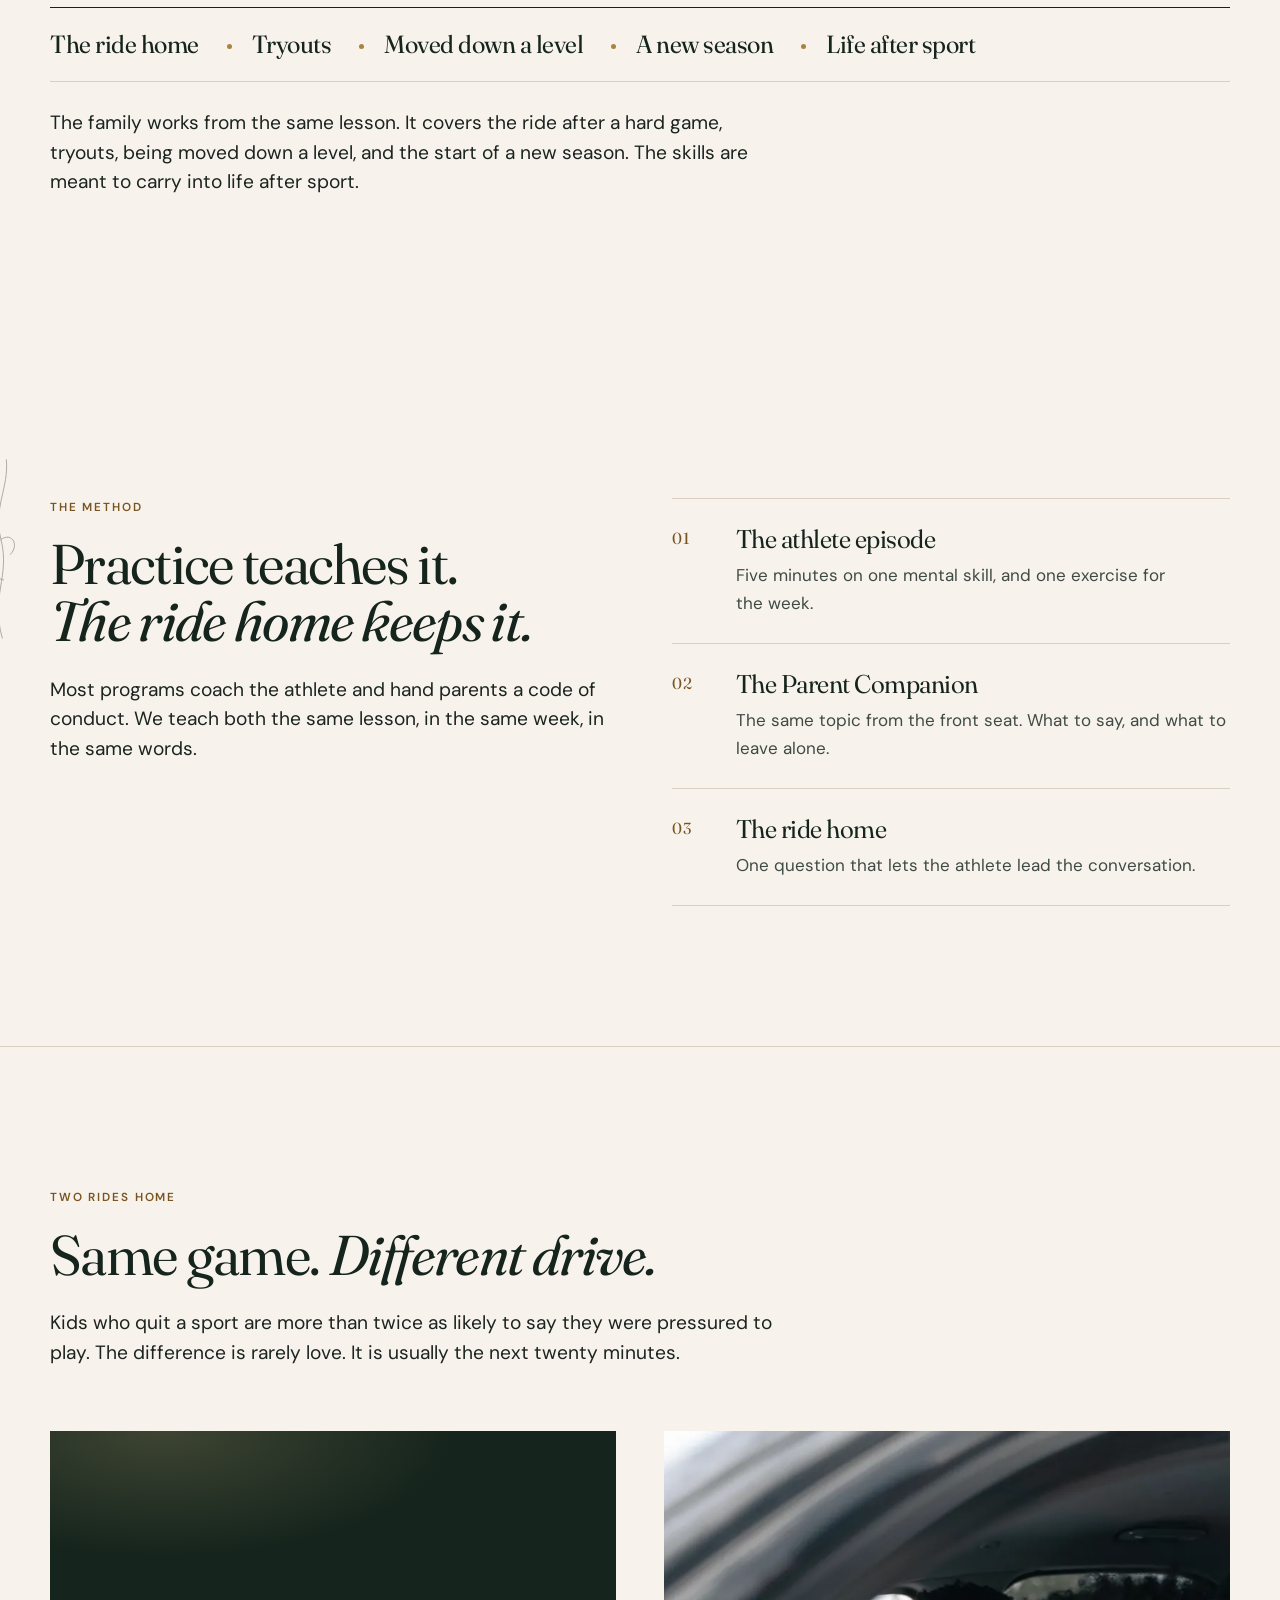
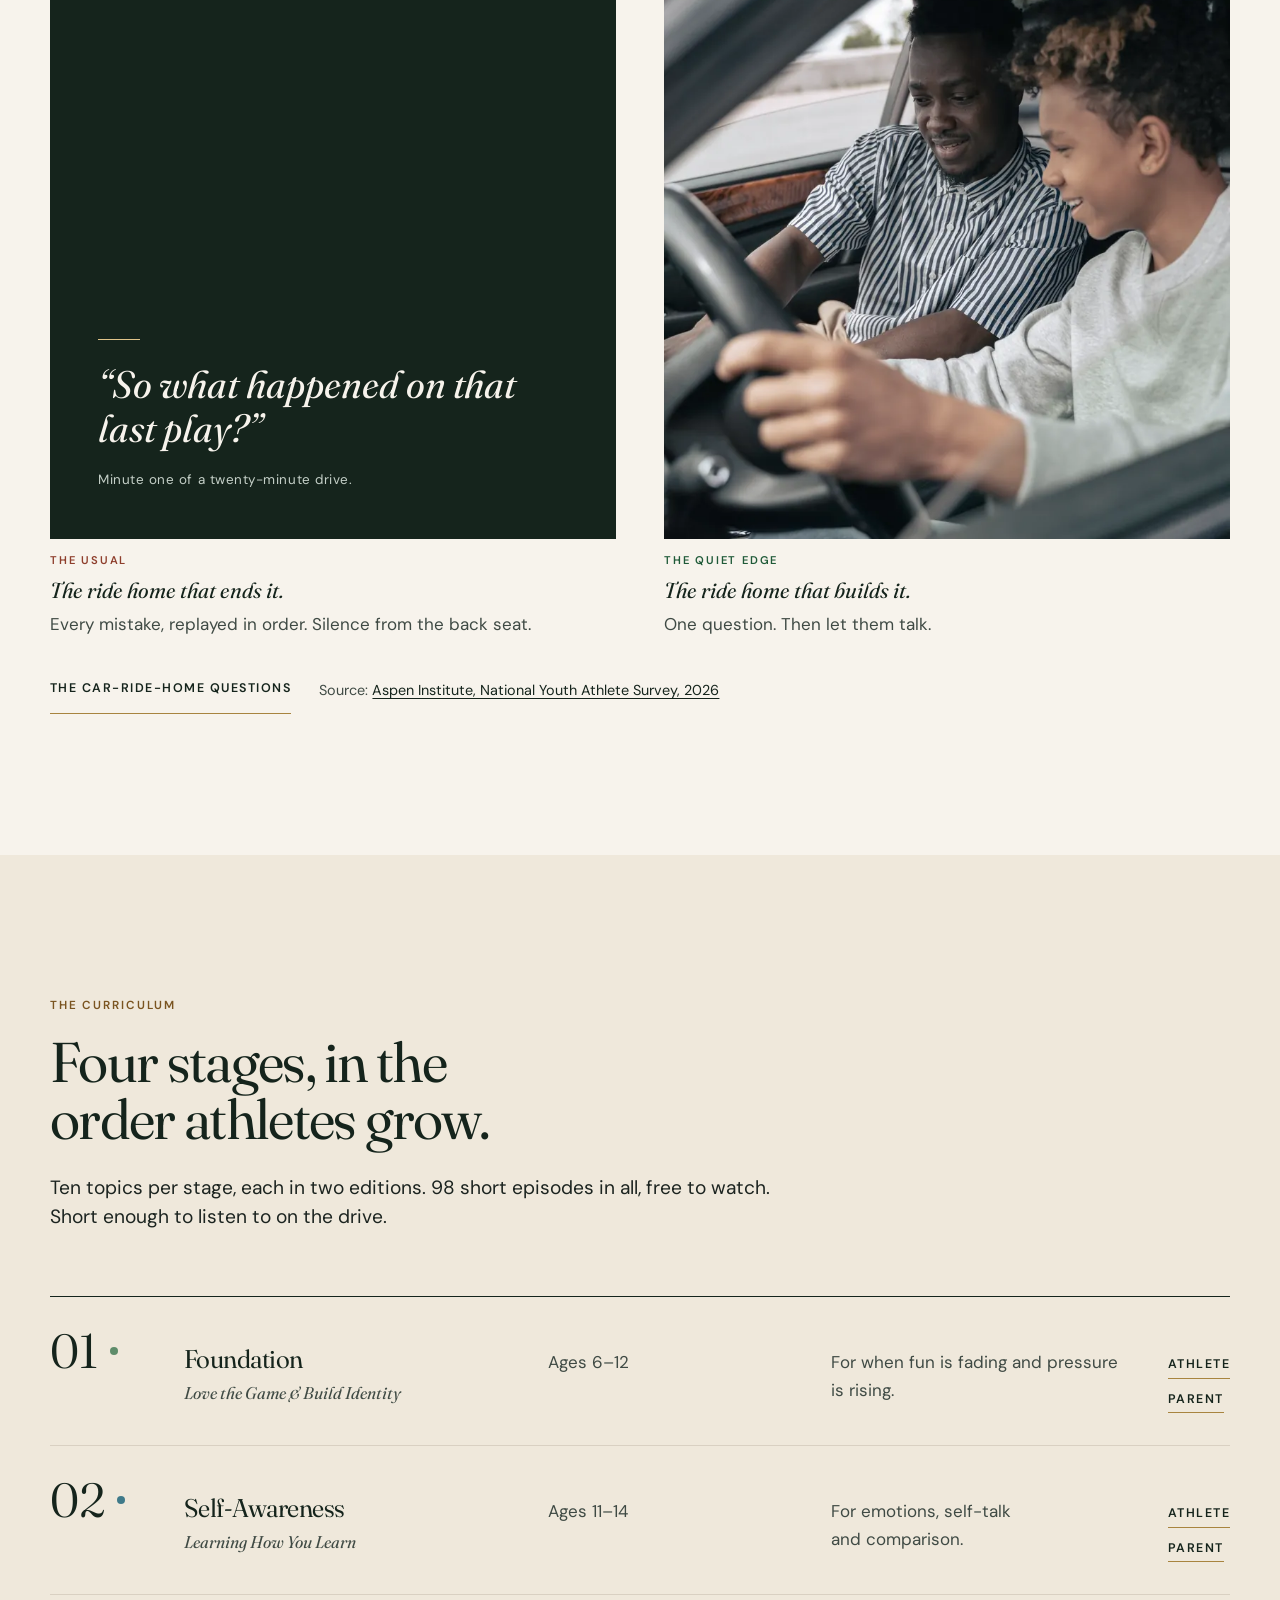
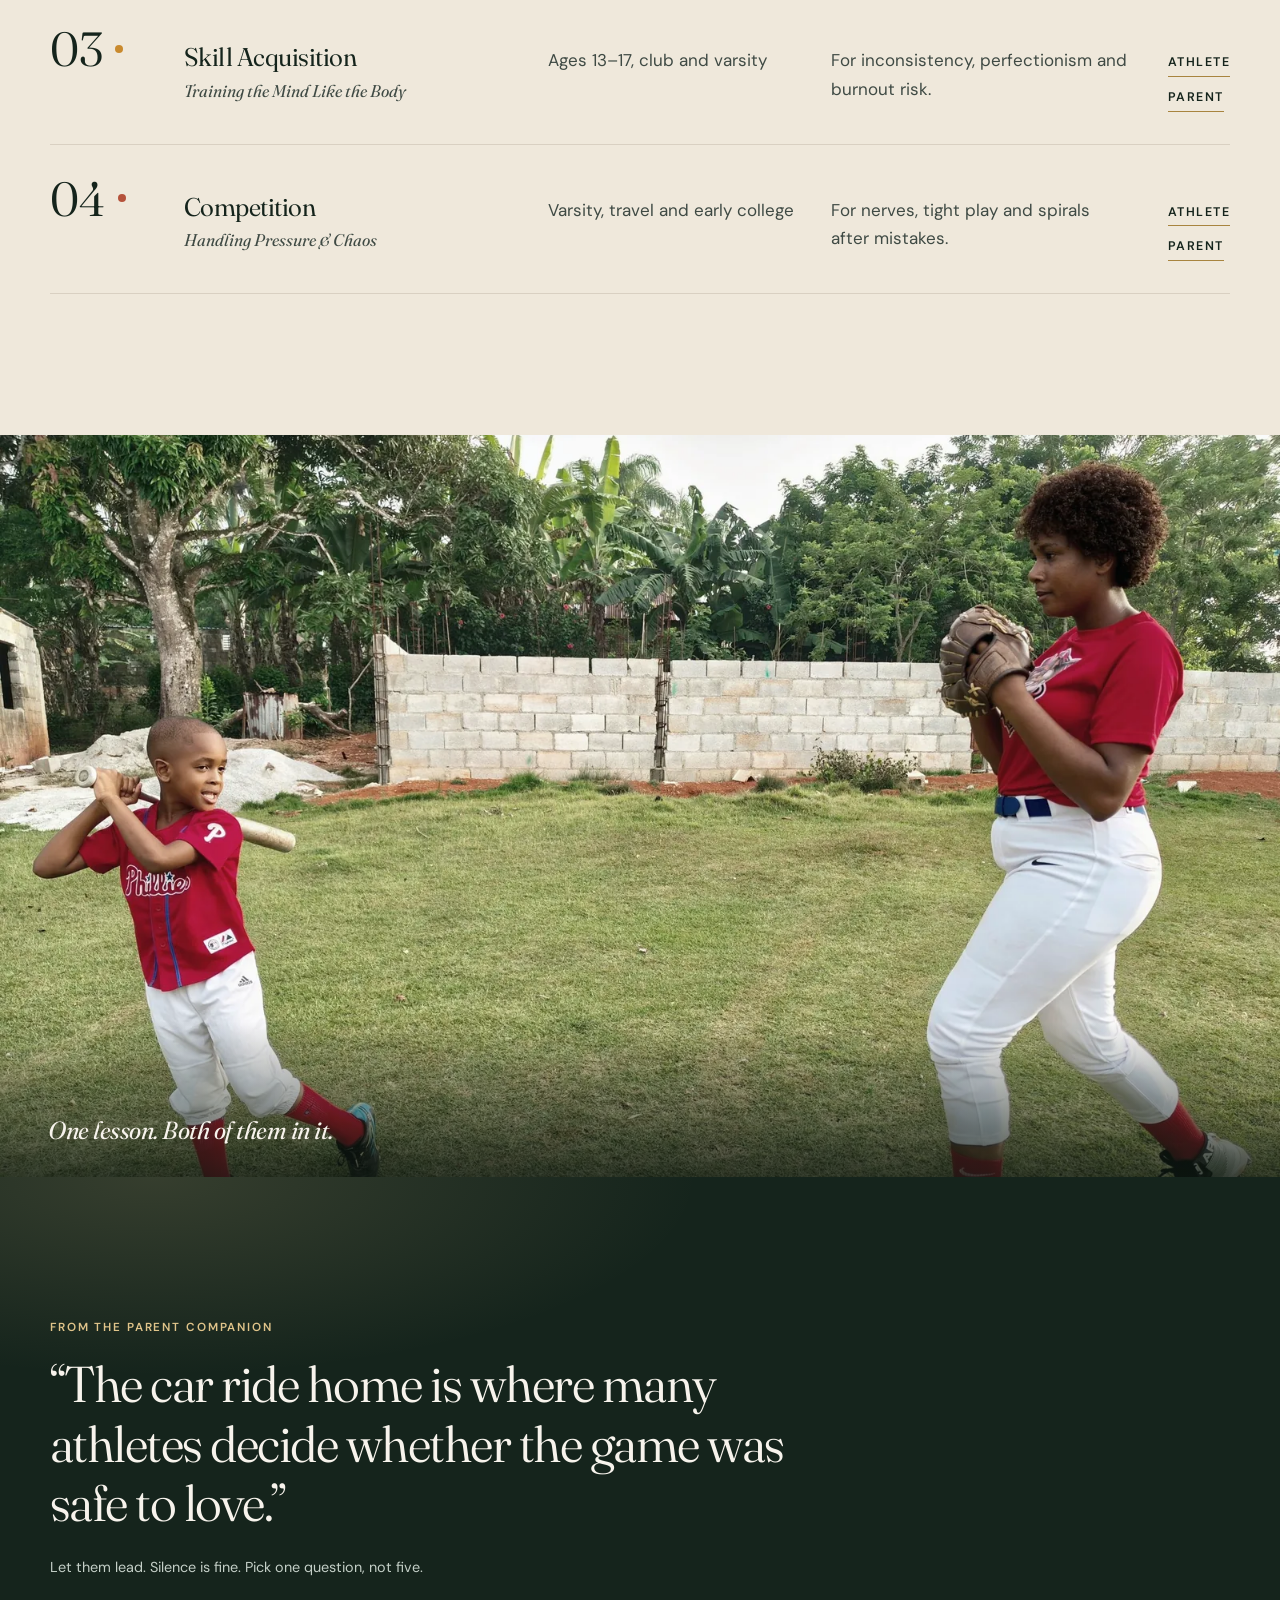
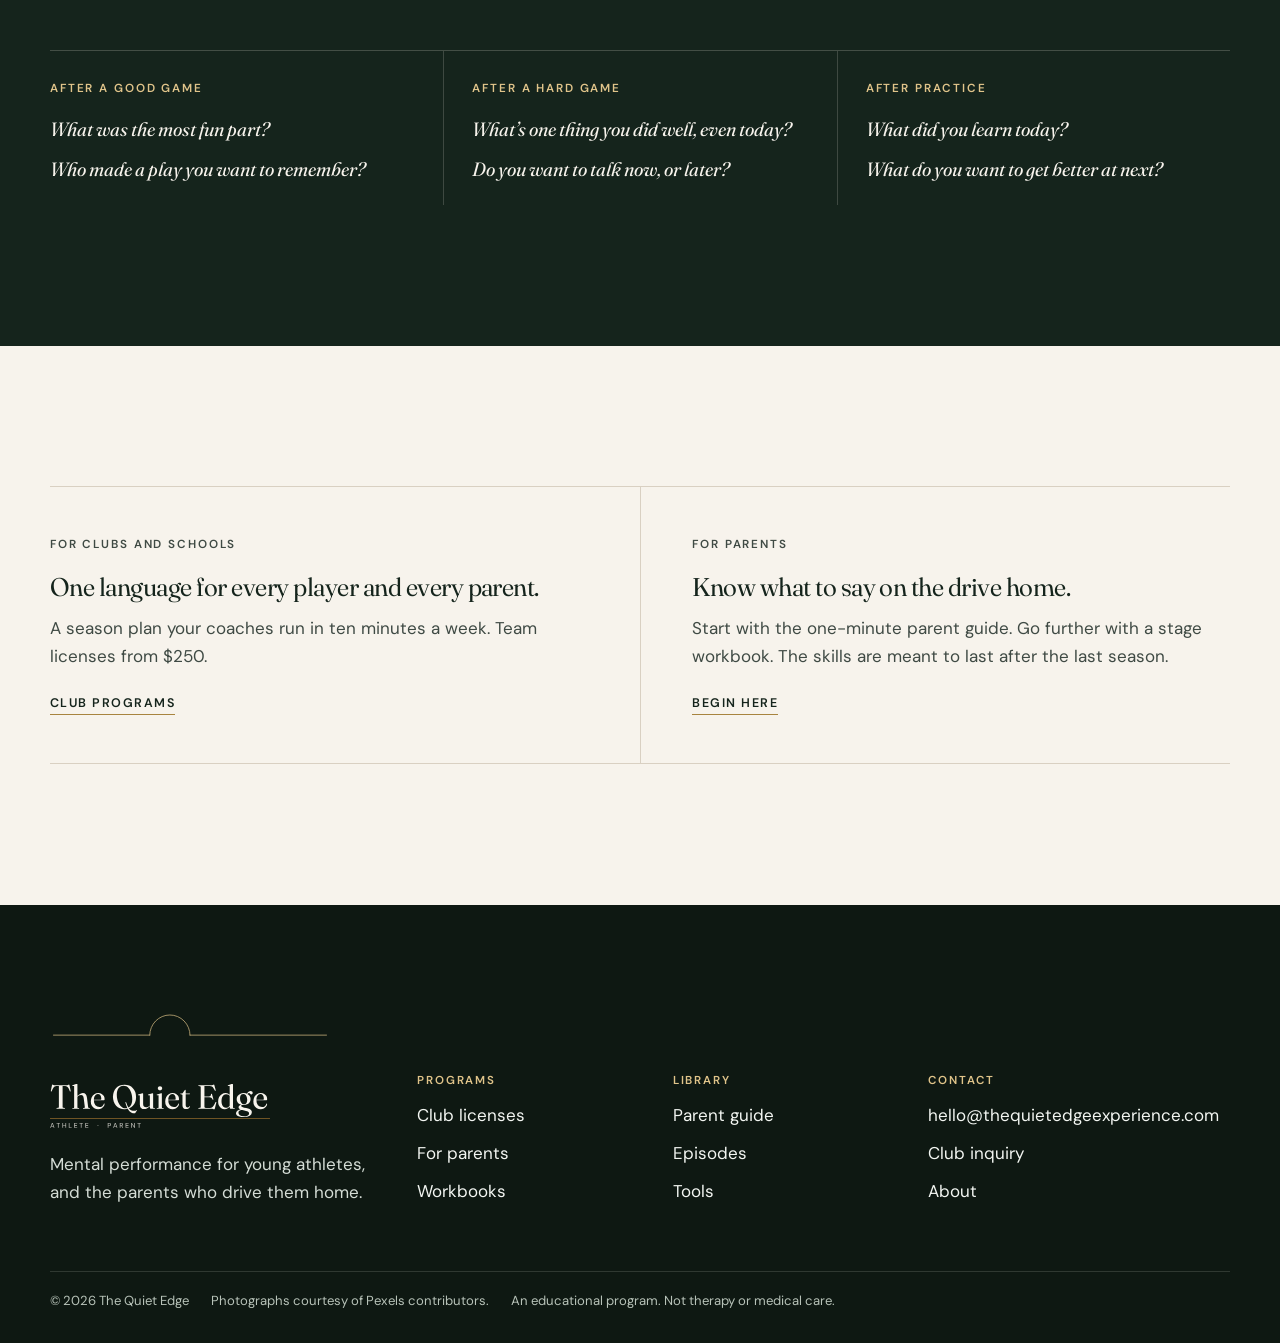
==== commit 3faaf5d5: "Soften the research introduction so the sources stay clear. The numbers are framed as what young ath" ====
--- a/index.html
+++ b/index.html
@@ -133,7 +133,8 @@
   <div class="wrap">
     <p class="label">What the research describes</p>
     <h2>Pressure shows up in the numbers.</h2>
-    <p class="lede">These figures are what young people and national surveys reported. They are not results of The Quiet Edge, and they do not show that a program causes athletes to stay.</p>
+    <p class="lede">What young athletes and families are telling national researchers.</p>
+    <p class="small">Figures from national surveys, cited below.</p>
     <div class="stat-grid">
       <article class="stat" data-reveal>
         <p class="stat-figure" aria-label="21 percent of former players and 9 percent of current players"><span class="count" data-to="21">21</span>%<span class="stat-vs">and</span><span class="count" data-to="9">9</span>%</p>
@@ -160,7 +161,7 @@
       </article>
       <article class="stat" data-reveal style="--d:1">
         <p class="stat-figure" aria-label="81 percent">81%</p>
-        <p>Current players who say their mental state gets better when they play. Among youth who have never played, 68% believe their mental state would improve if they did. That is what they expect, not a measured effect of this program.</p>
+        <p>Current players who say their mental state gets better when they play. Among youth who have never played, 68% believe their mental state would improve if they did.</p>
         <p class="cite"><a href="https://projectplay.org/news/aspen-institute-national-survey-of-youth-and-sports-15-key-findings">Aspen Institute Project Play, National Youth Athlete Survey, 2026</a></p>
       </article>
     </div>
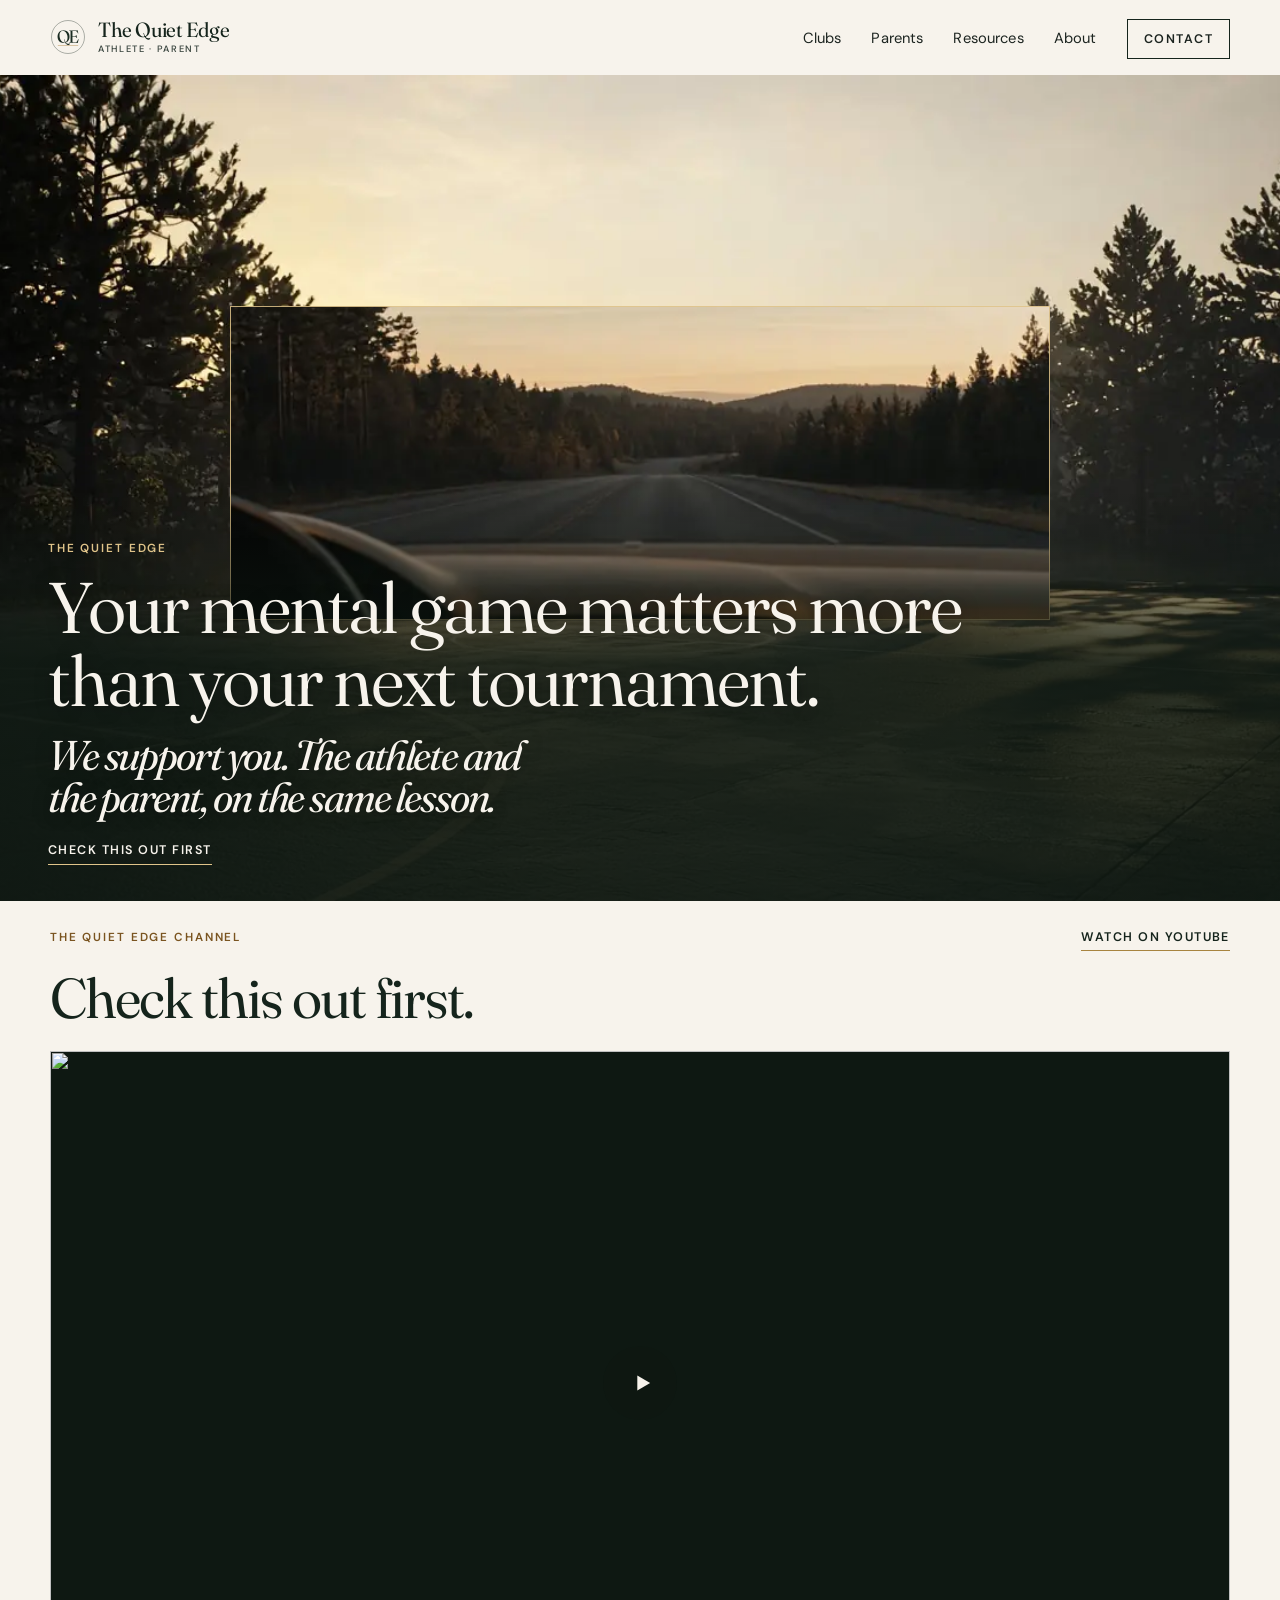
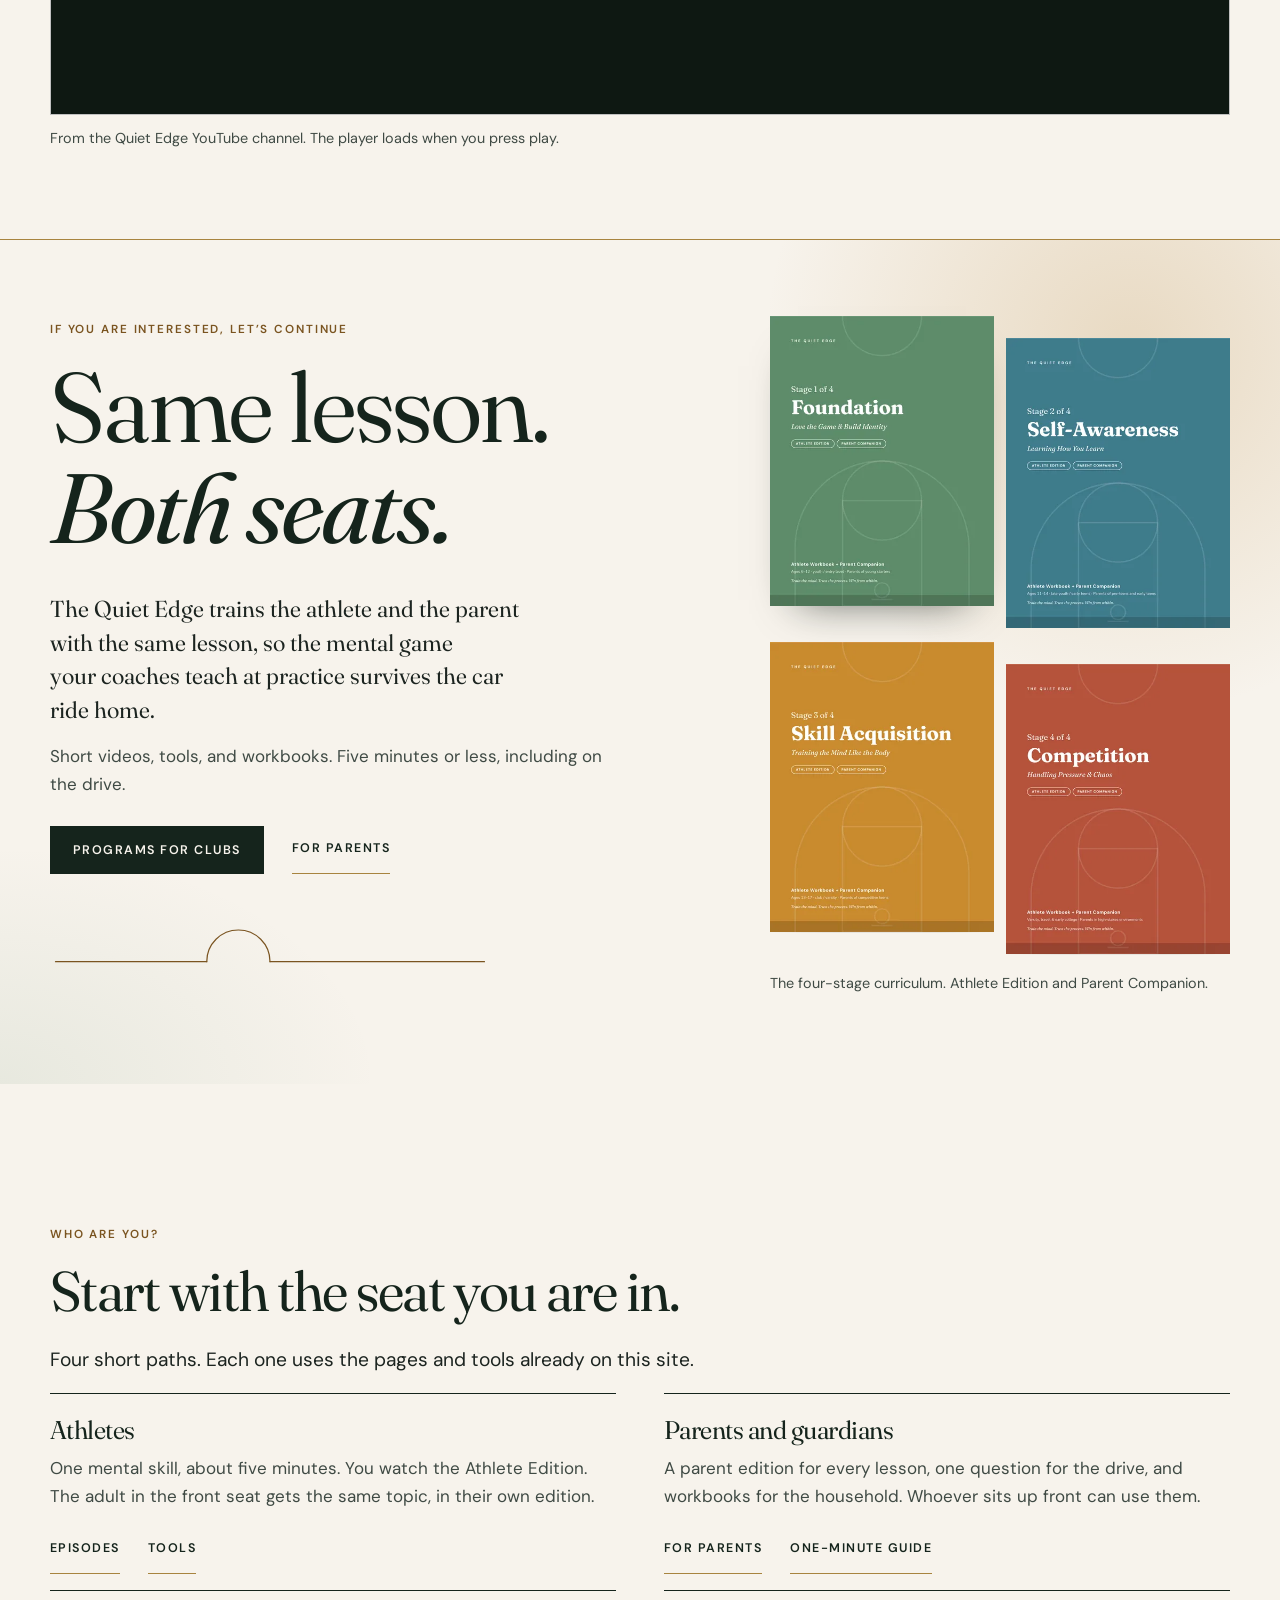
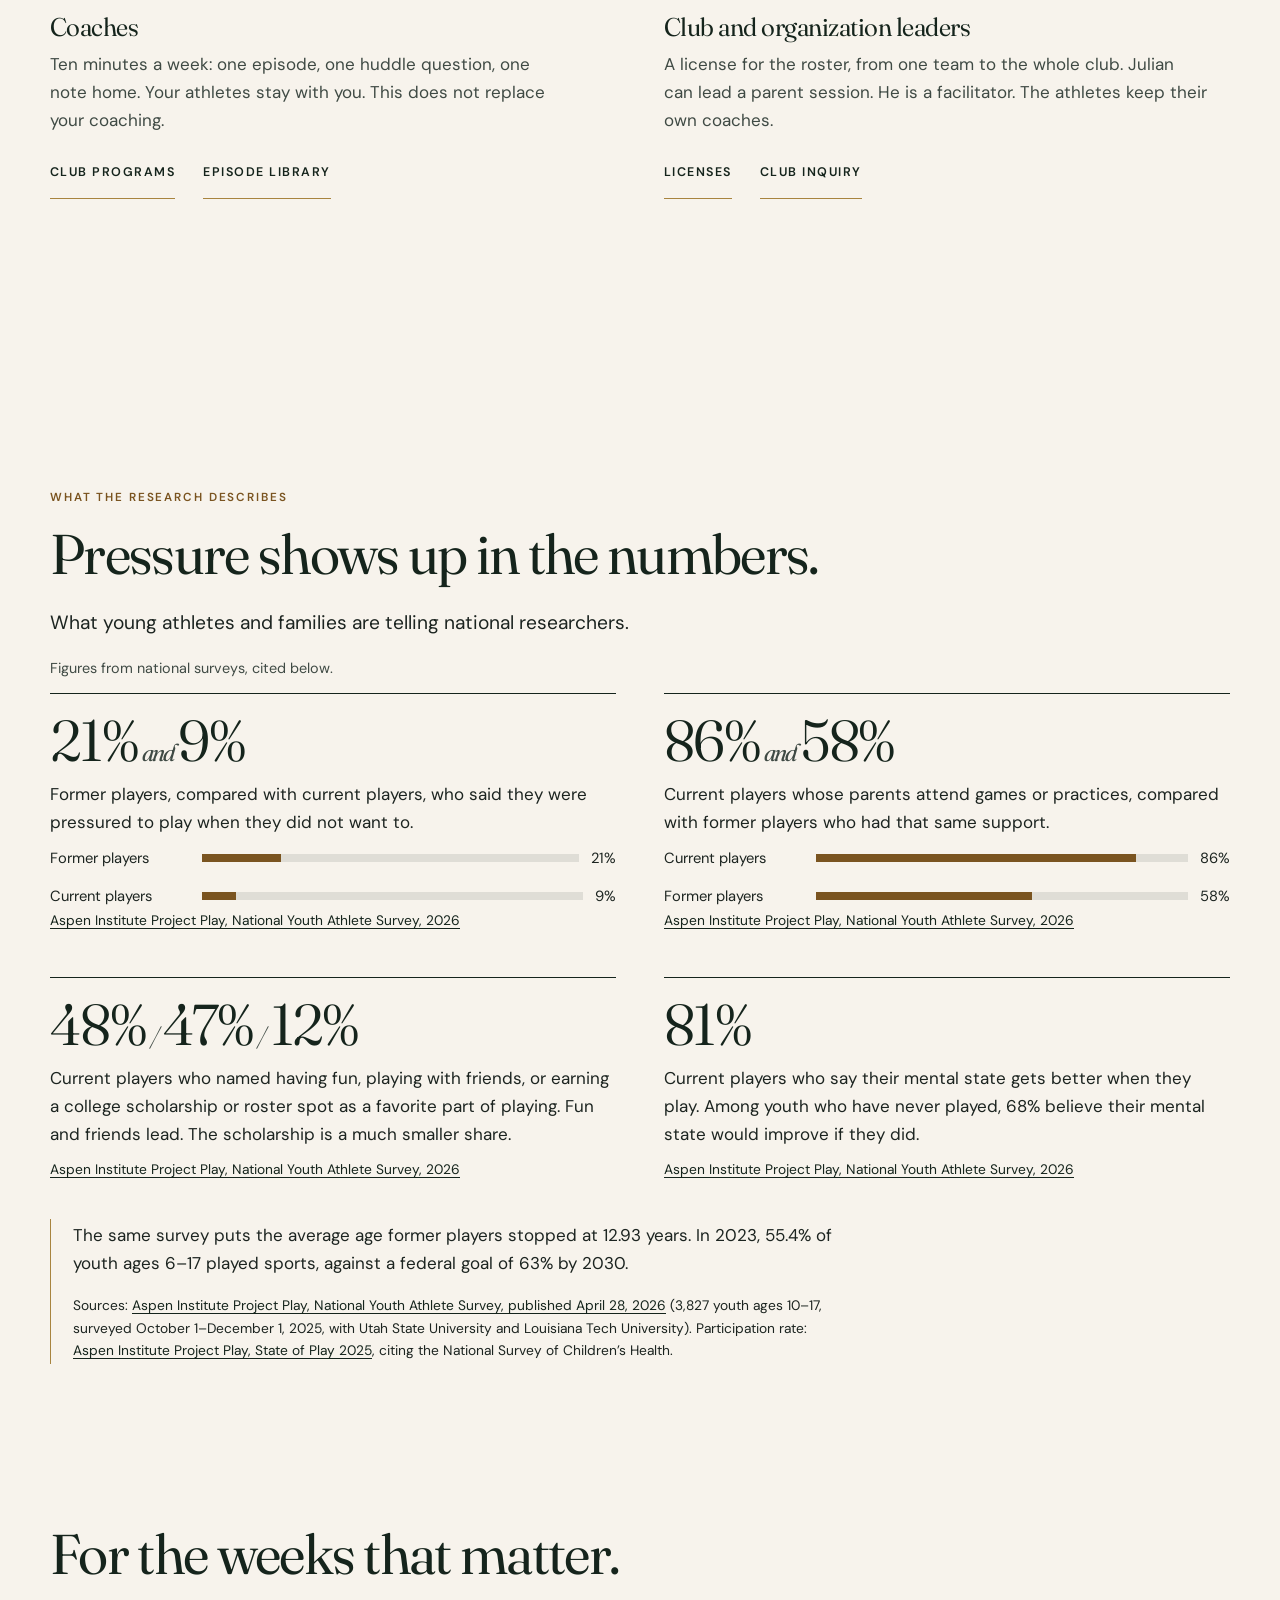
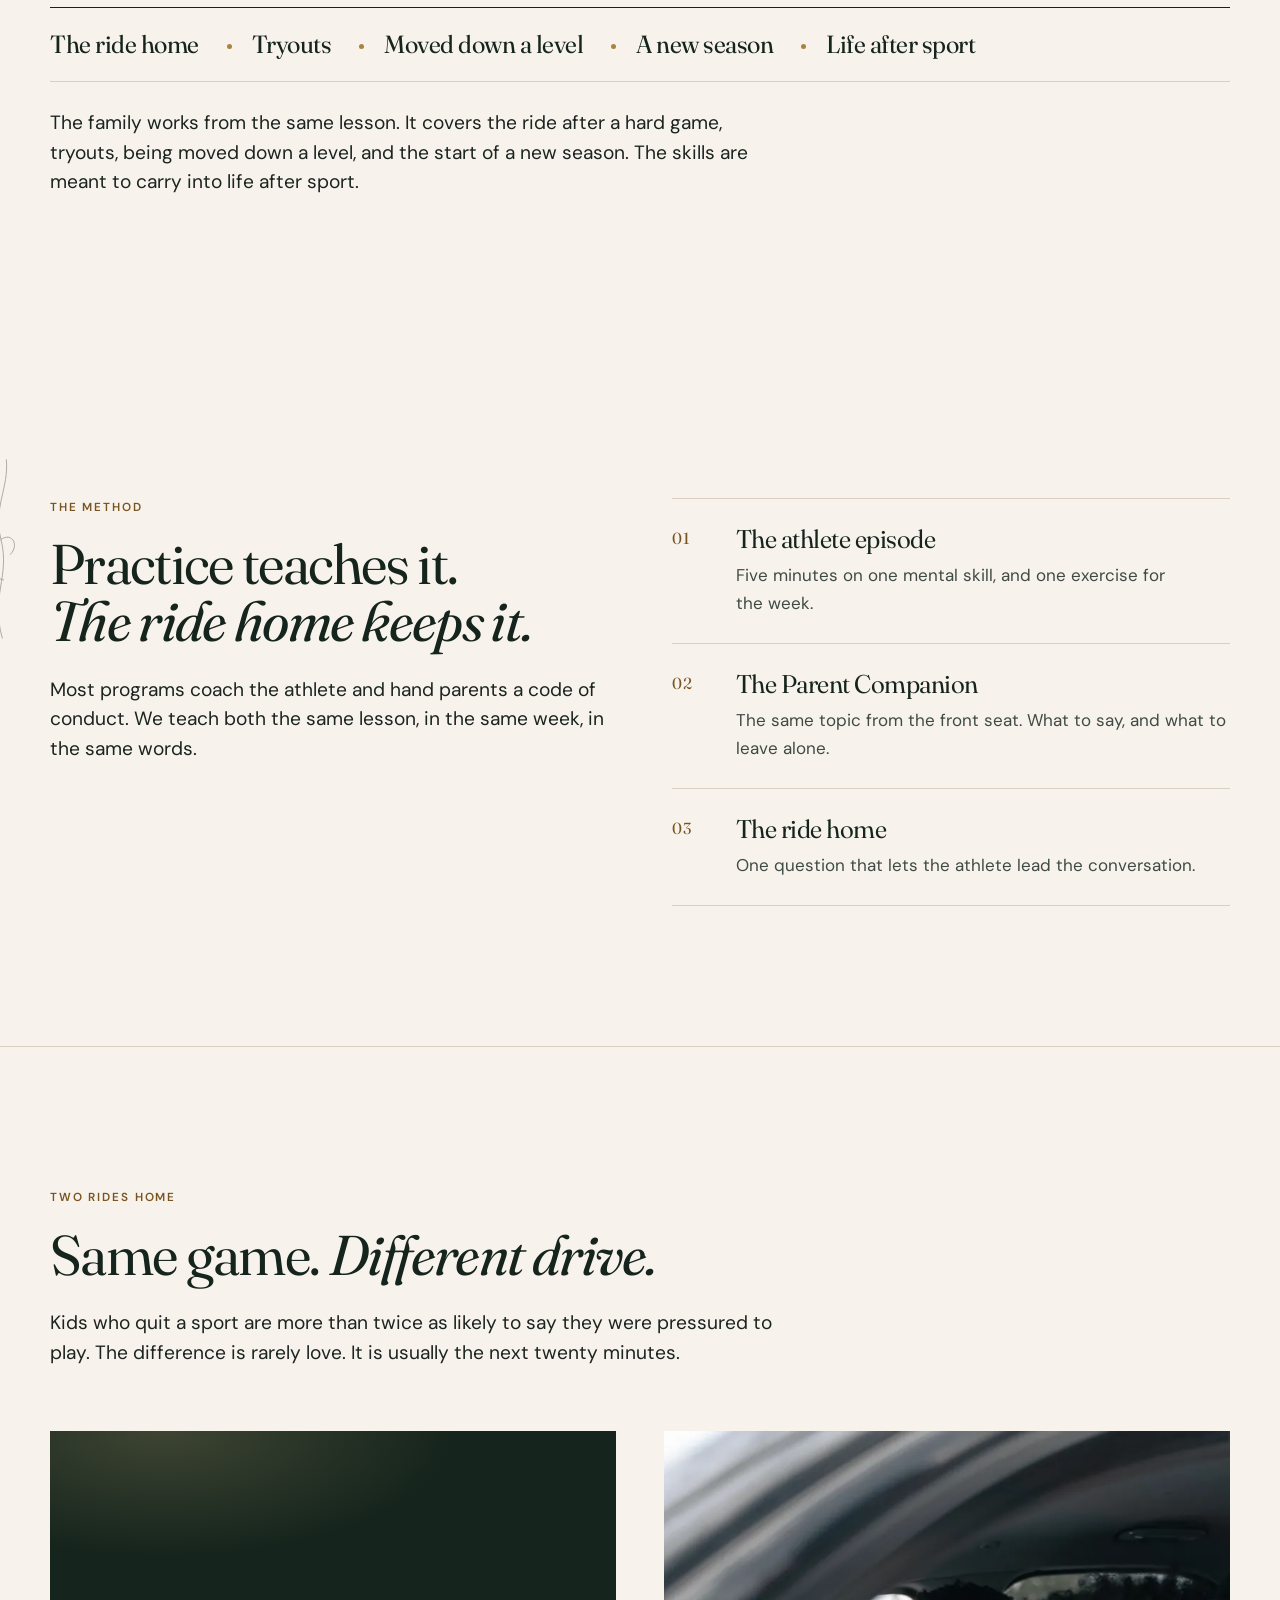
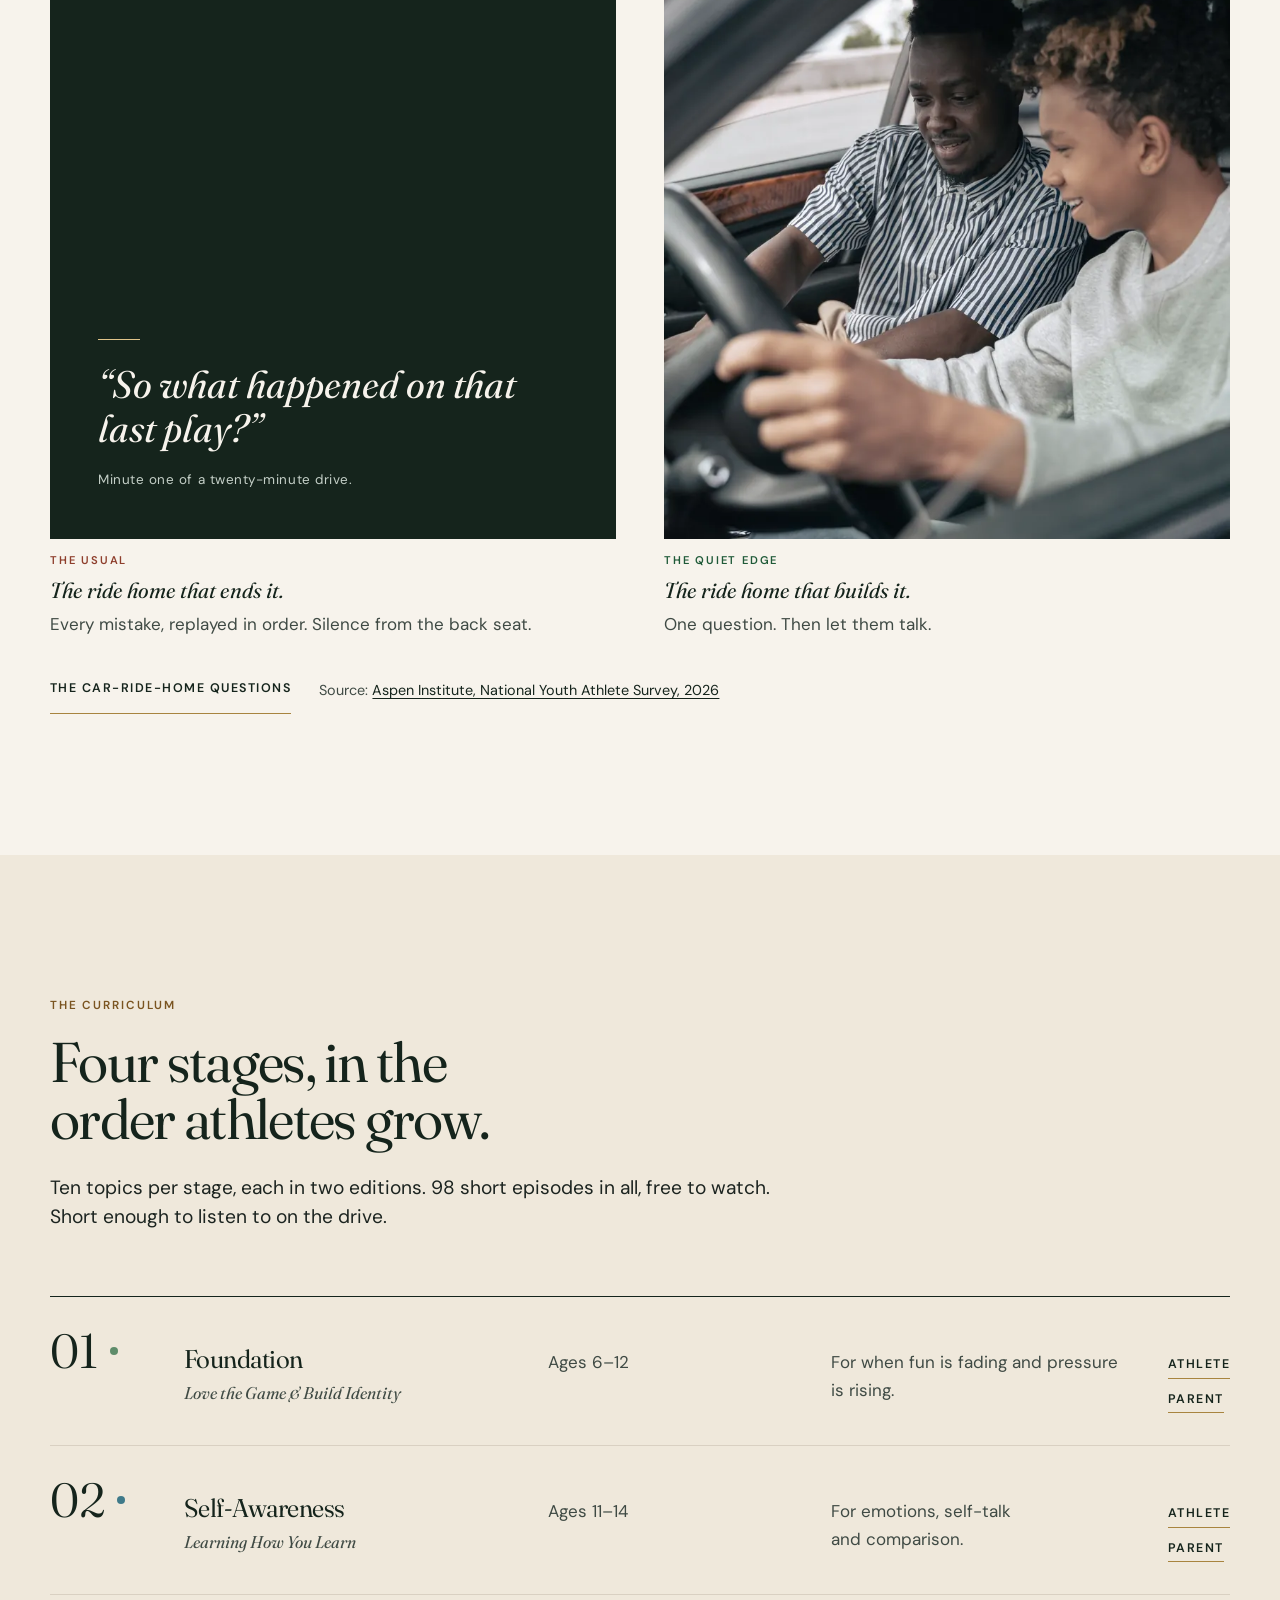
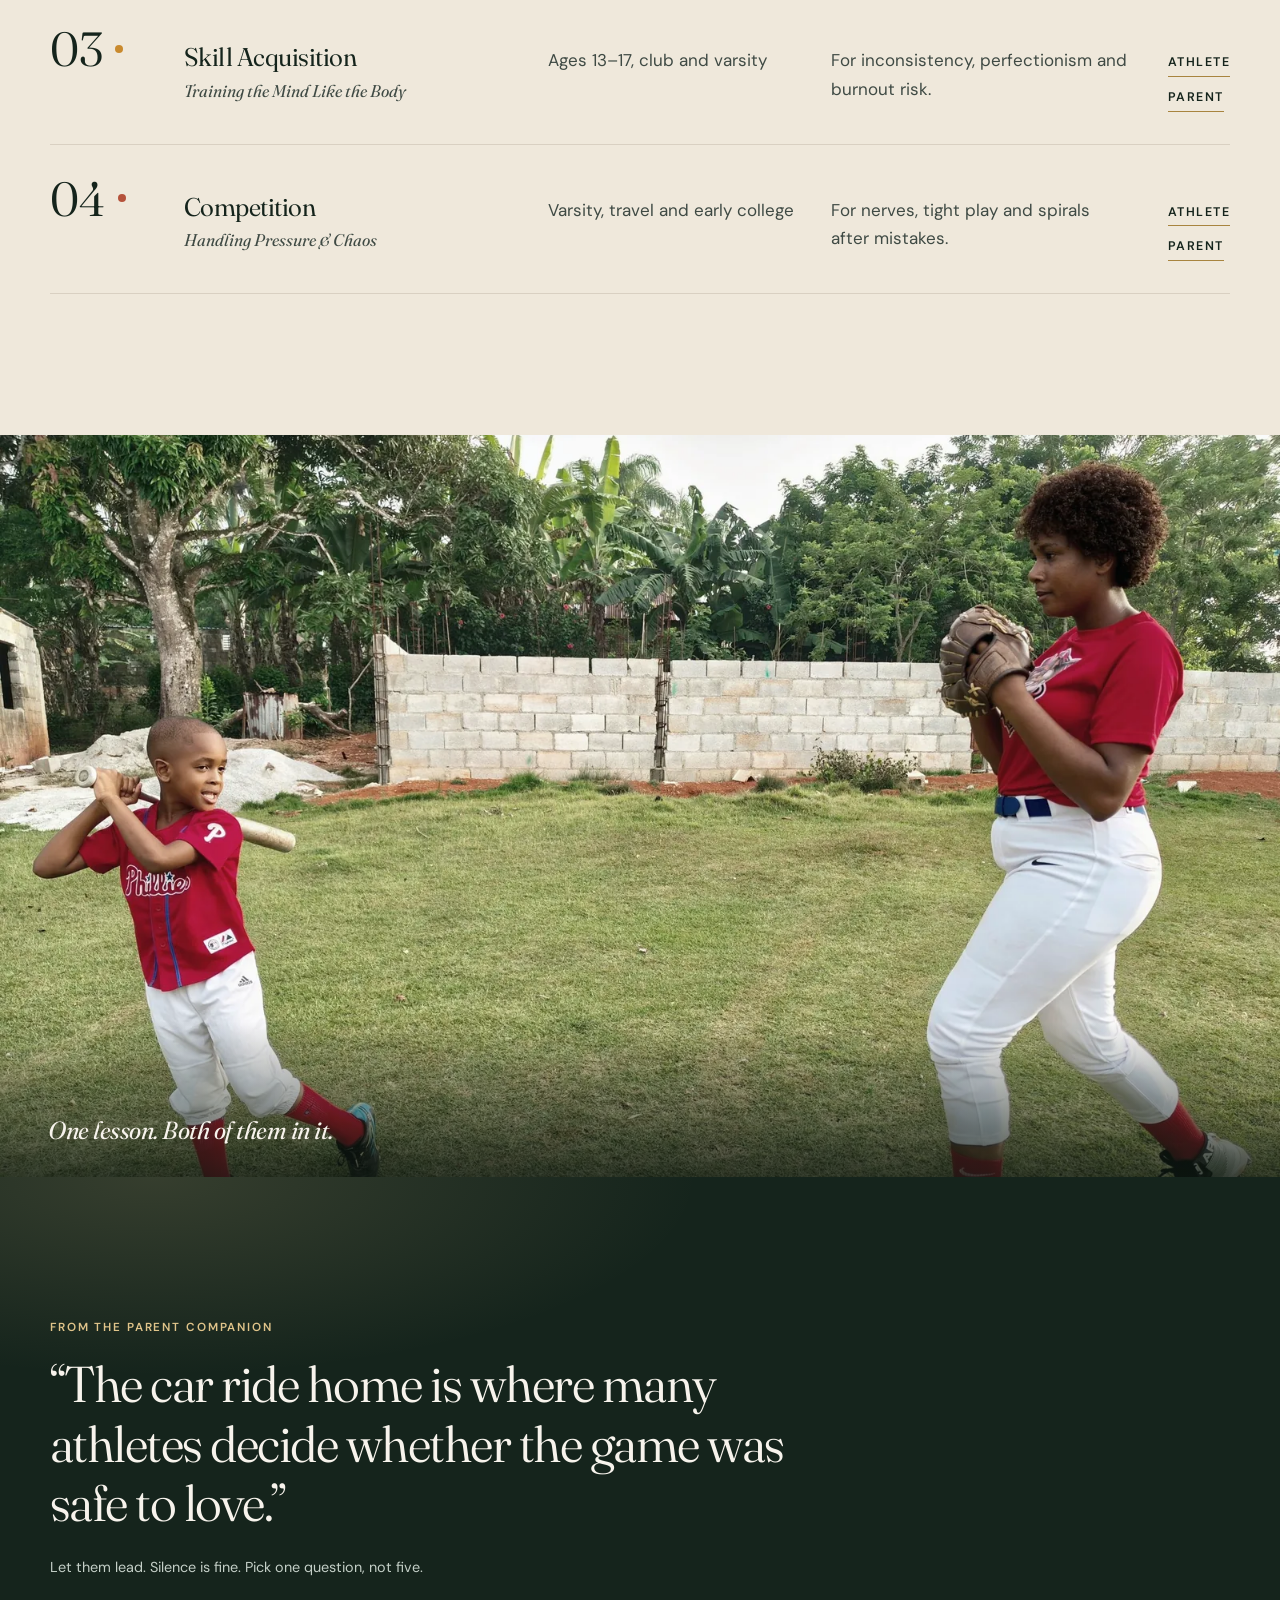
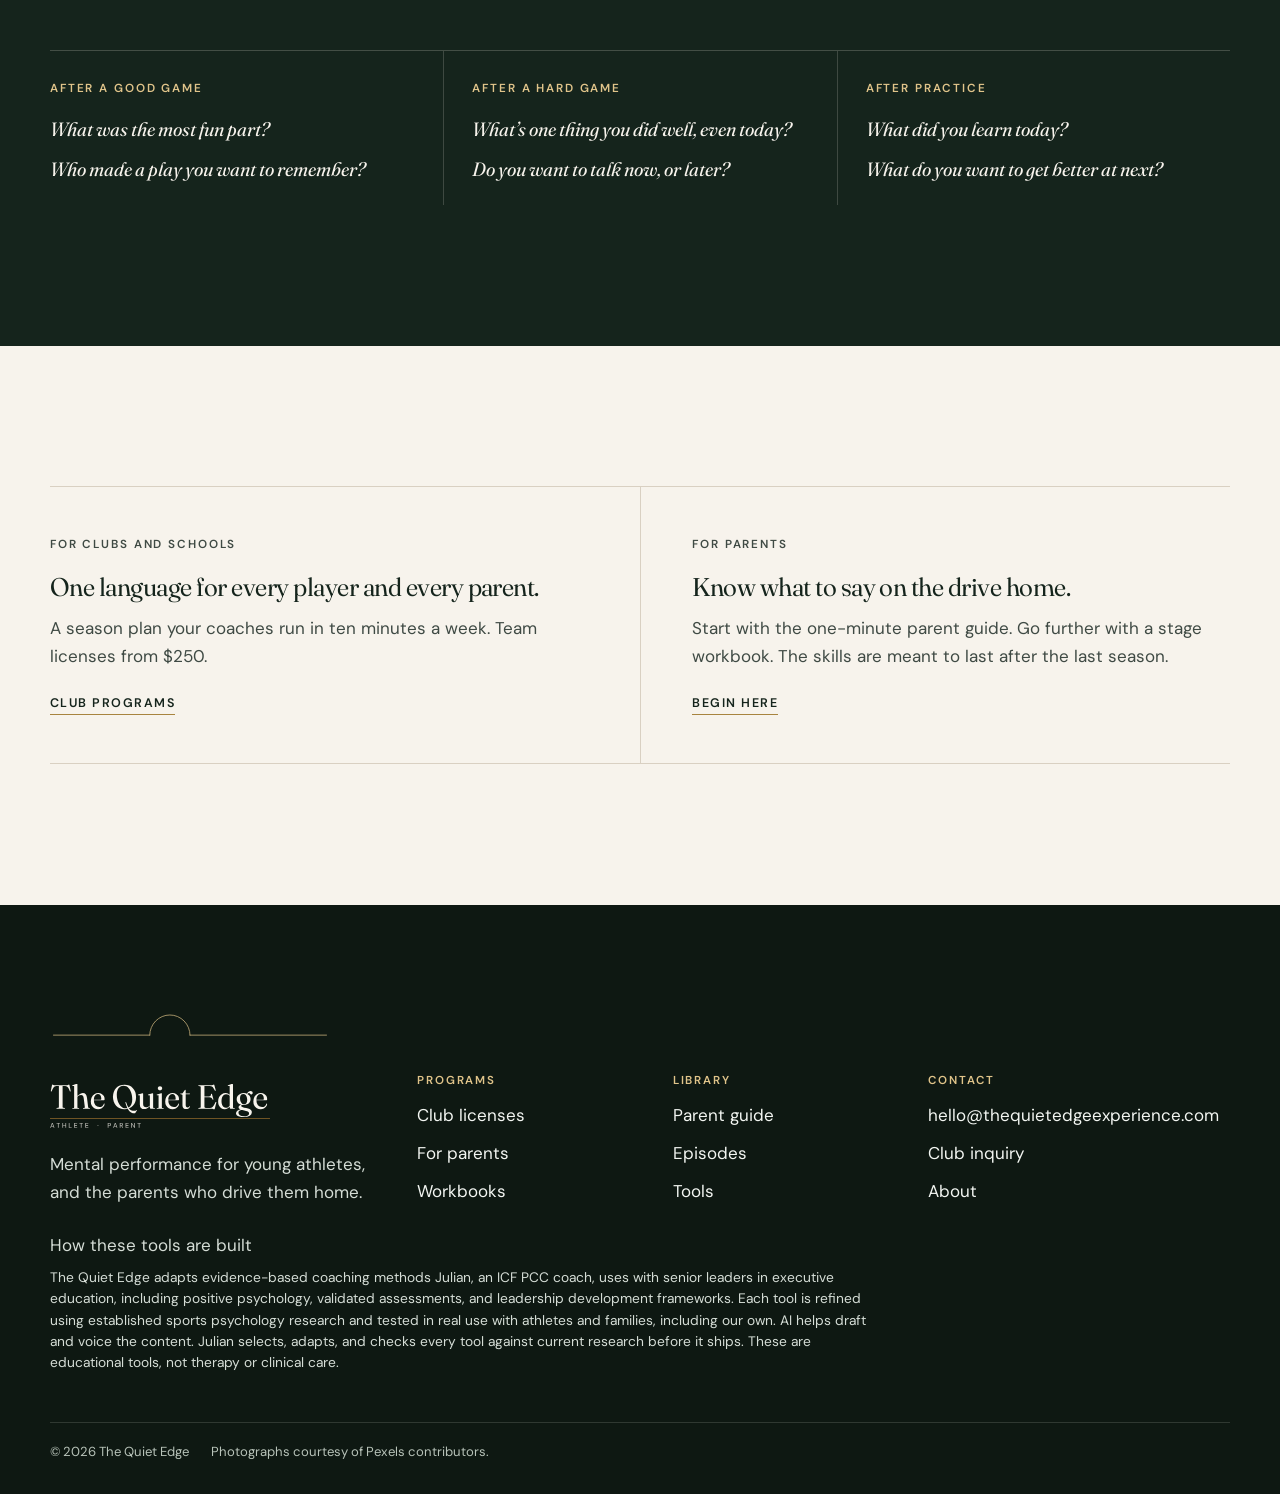
==== commit 2d575376: "State how the tools are built in the approved wording. The About page carries the full note beside t" ====
--- a/index.html
+++ b/index.html
@@ -329,7 +329,8 @@
         <li><a href="contact.html#inquiry">Club inquiry</a></li>
         <li><a href="about.html">About</a></li></ul></div>
     </div>
-    <div class="foot-base"><span>© 2026 The Quiet Edge</span><span>Photographs courtesy of Pexels contributors.</span><span>An educational program. Not therapy or medical care.</span></div>
+    <div class="foot-built"><p class="foot-title">How these tools are built</p><p>The Quiet Edge adapts evidence-based coaching methods Julian, an ICF PCC coach, uses with senior leaders in executive education, including positive psychology, validated assessments, and leadership development frameworks. Each tool is refined using established sports psychology research and tested in real use with athletes and families, including our own. AI helps draft and voice the content. Julian selects, adapts, and checks every tool against current research before it ships. These are educational tools, not therapy or clinical care.</p></div>
+    <div class="foot-base"><span>© 2026 The Quiet Edge</span><span>Photographs courtesy of Pexels contributors.</span></div>
   </div>
 </footer>
 <script src="assets/js/site.js"></script>
--- a/assets/css/style.css
+++ b/assets/css/style.css
@@ -1074,6 +1074,14 @@
 }
 
 /* Footer */
+.built { padding-top: clamp(28px, 4vw, 48px); padding-bottom: clamp(48px, 7vw, 88px); }
+.built-in { max-width: 46rem; }
+.built h2 { margin-bottom: .55em; }
+.built p { font-size: clamp(1.05rem, 1.4vw, 1.2rem); line-height: 1.6; margin: 0; }
+.foot-built { max-width: 52rem; margin: 8px 0 28px; }
+.foot-built .foot-title { margin-bottom: 8px; }
+.foot-built p:last-child { margin: 0; font-size: .86rem; line-height: 1.55; color: #d5ddd6; }
+
 .site-footer {
   background: var(--pine-deep);
   color: #d5ddd6;
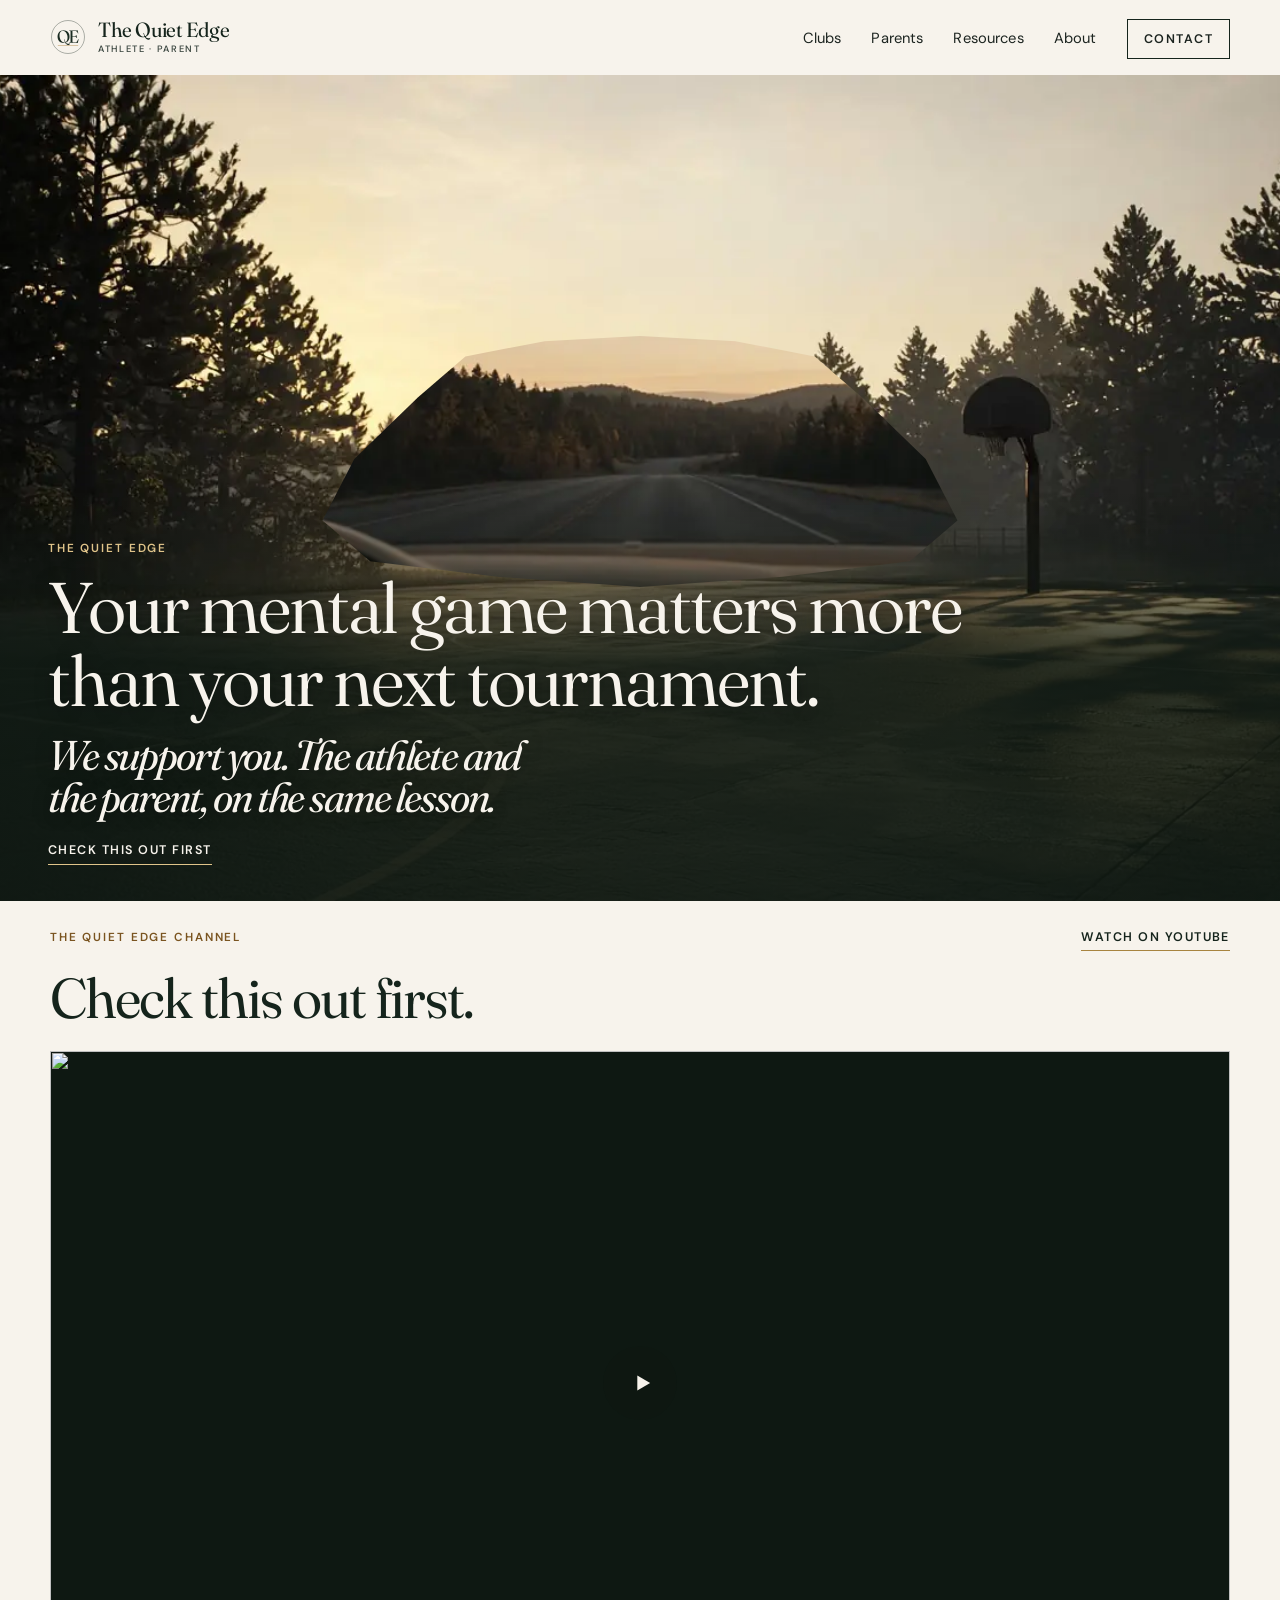
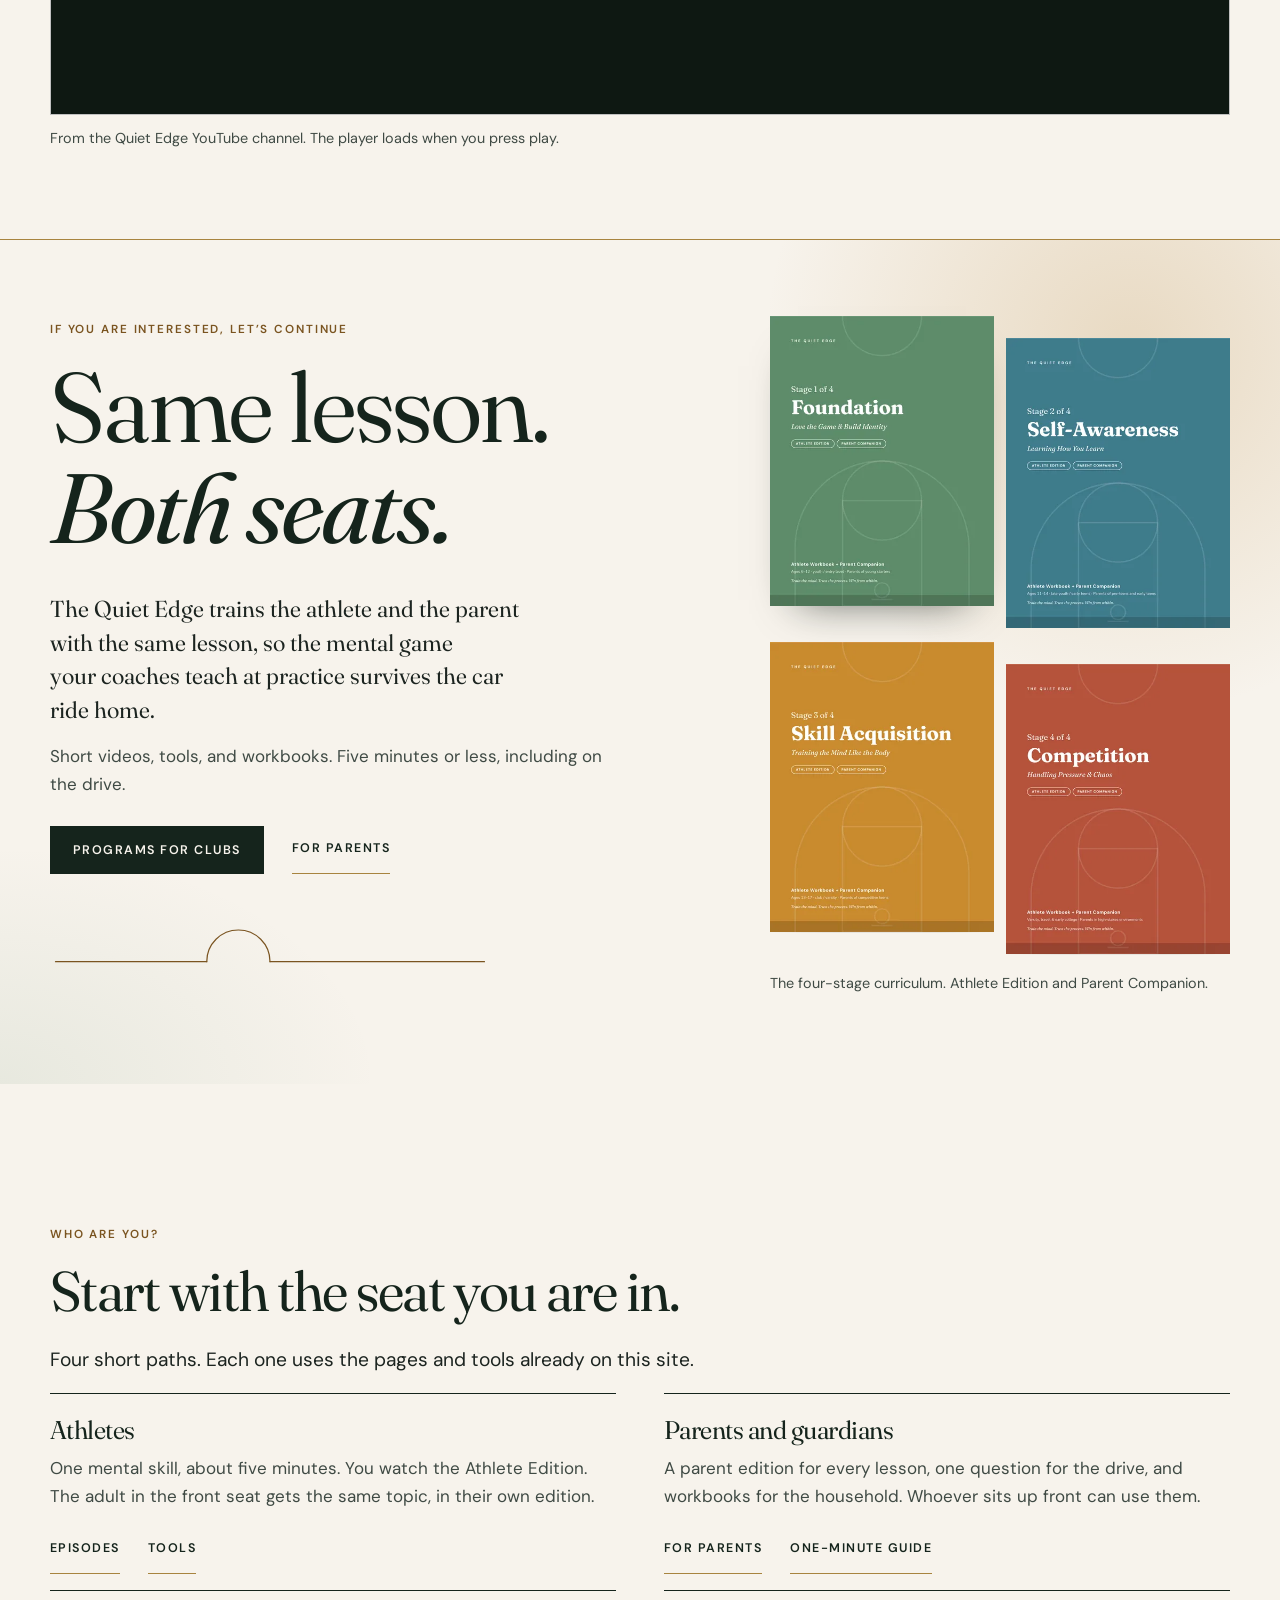
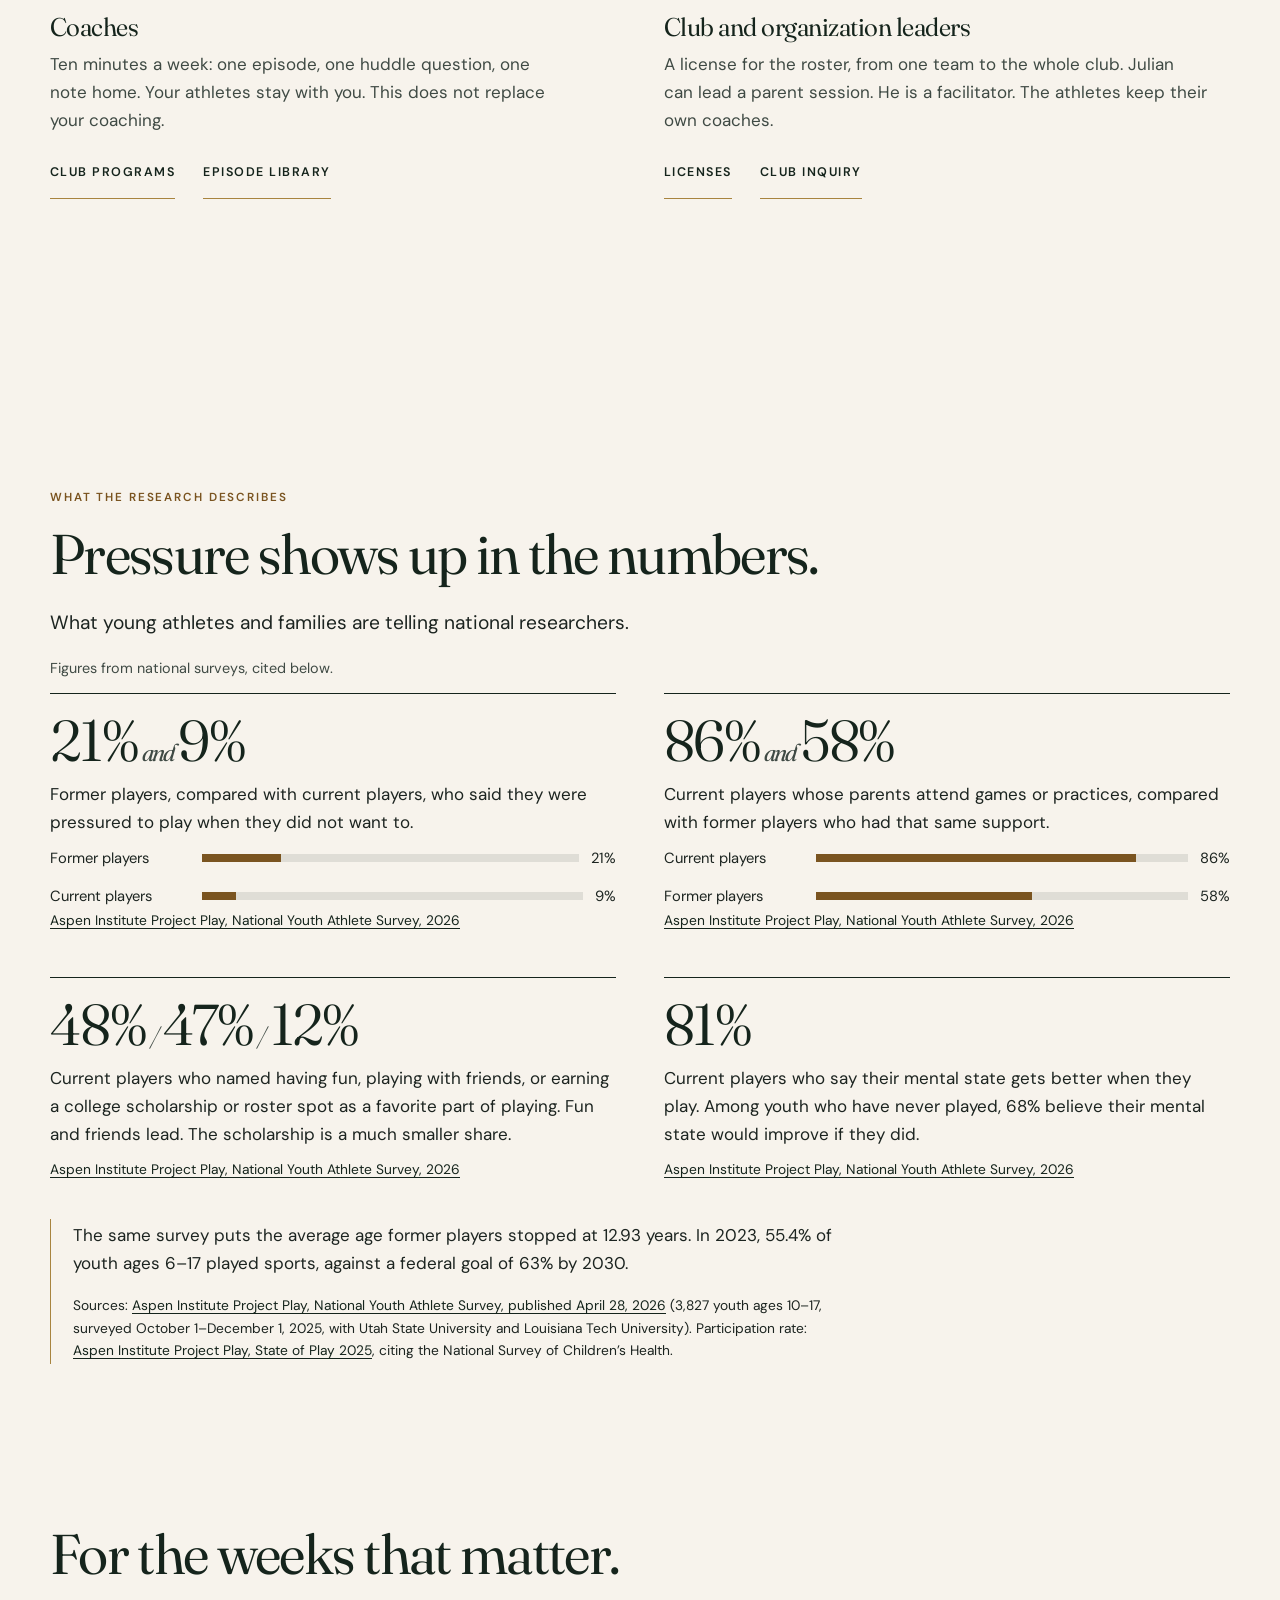
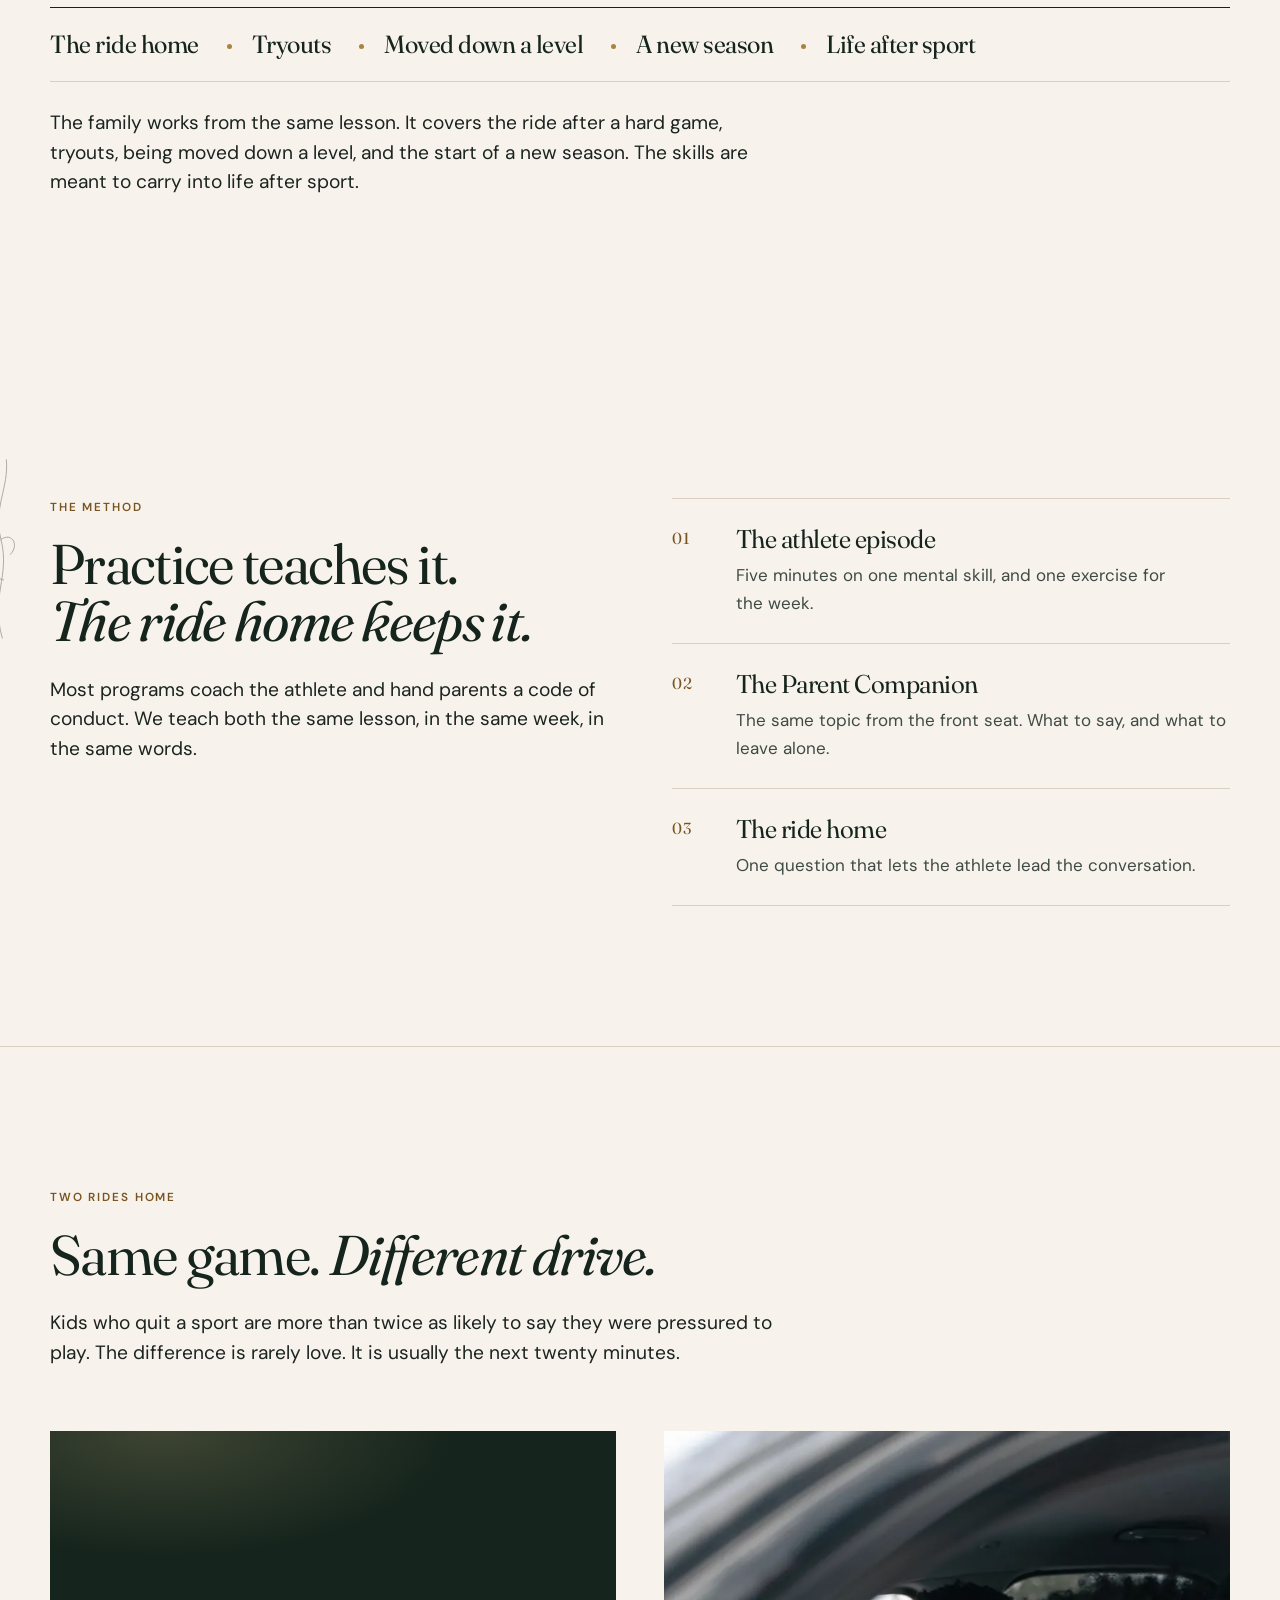
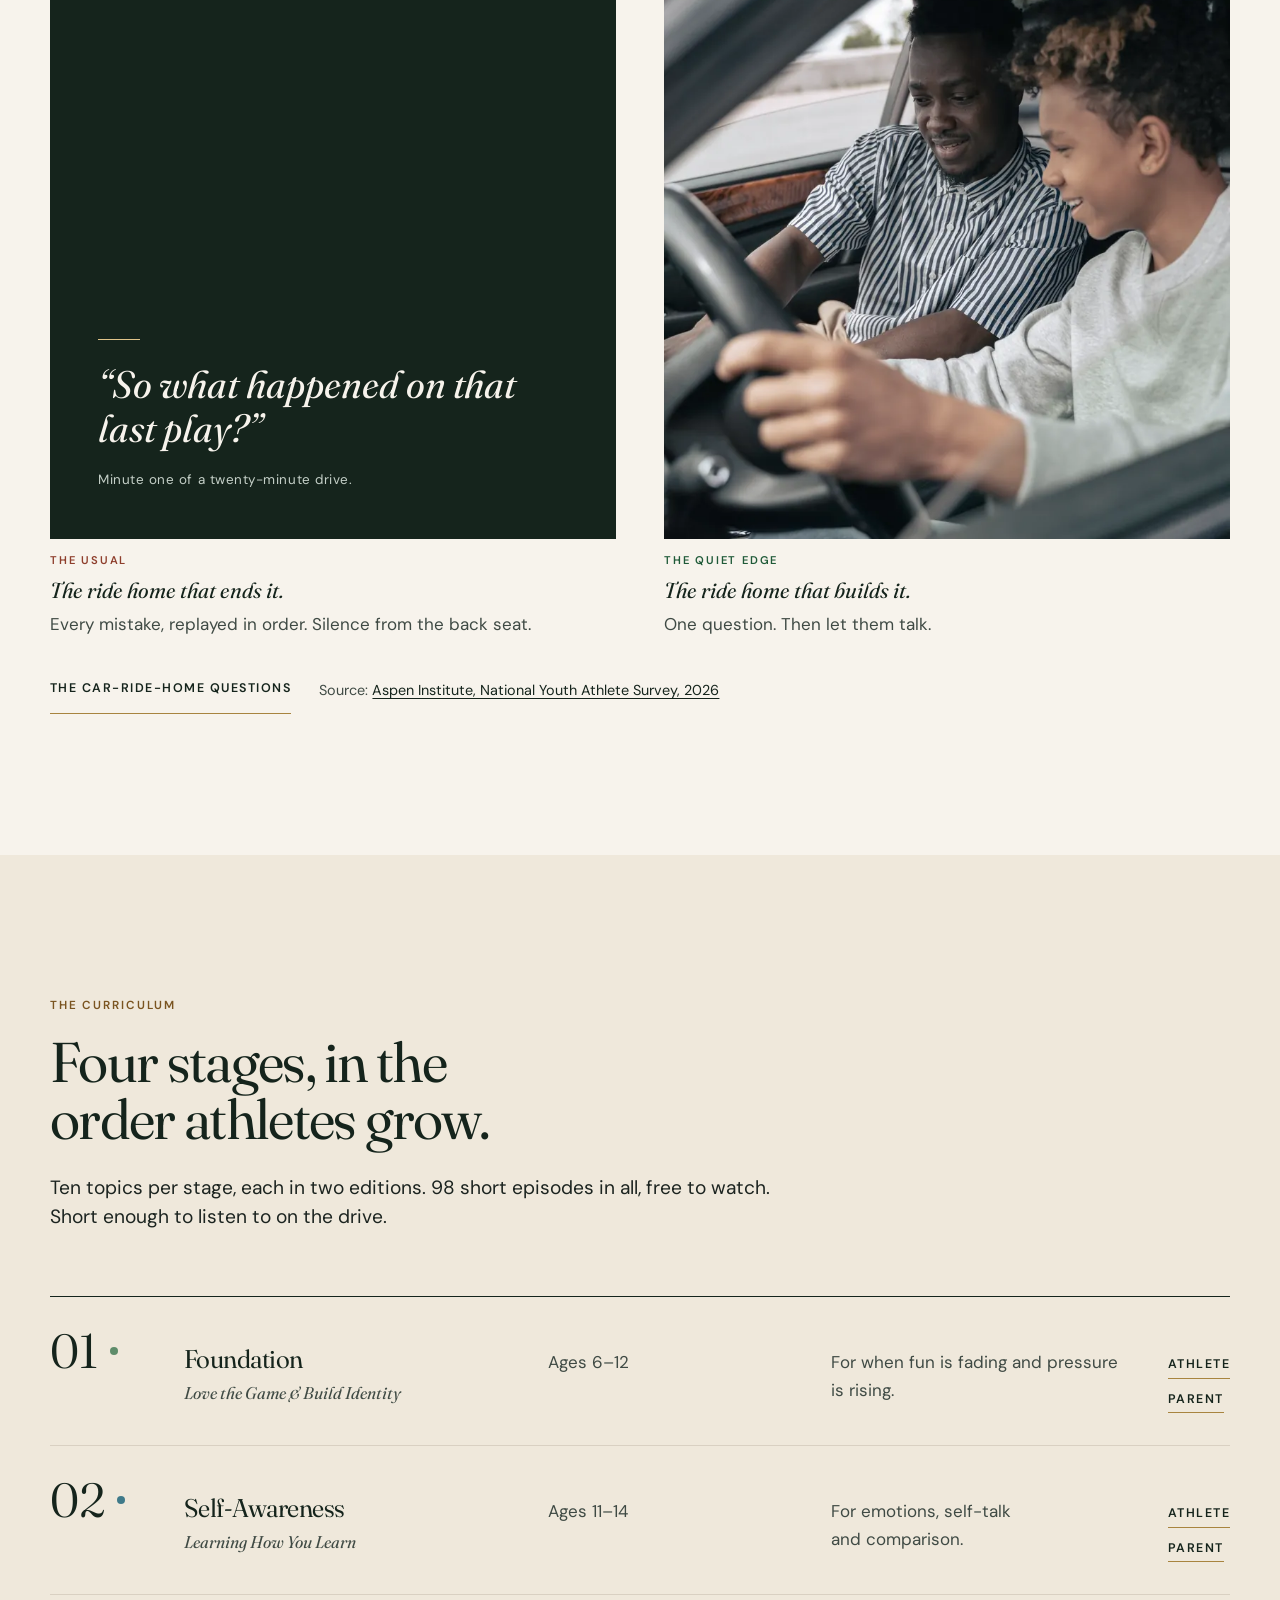
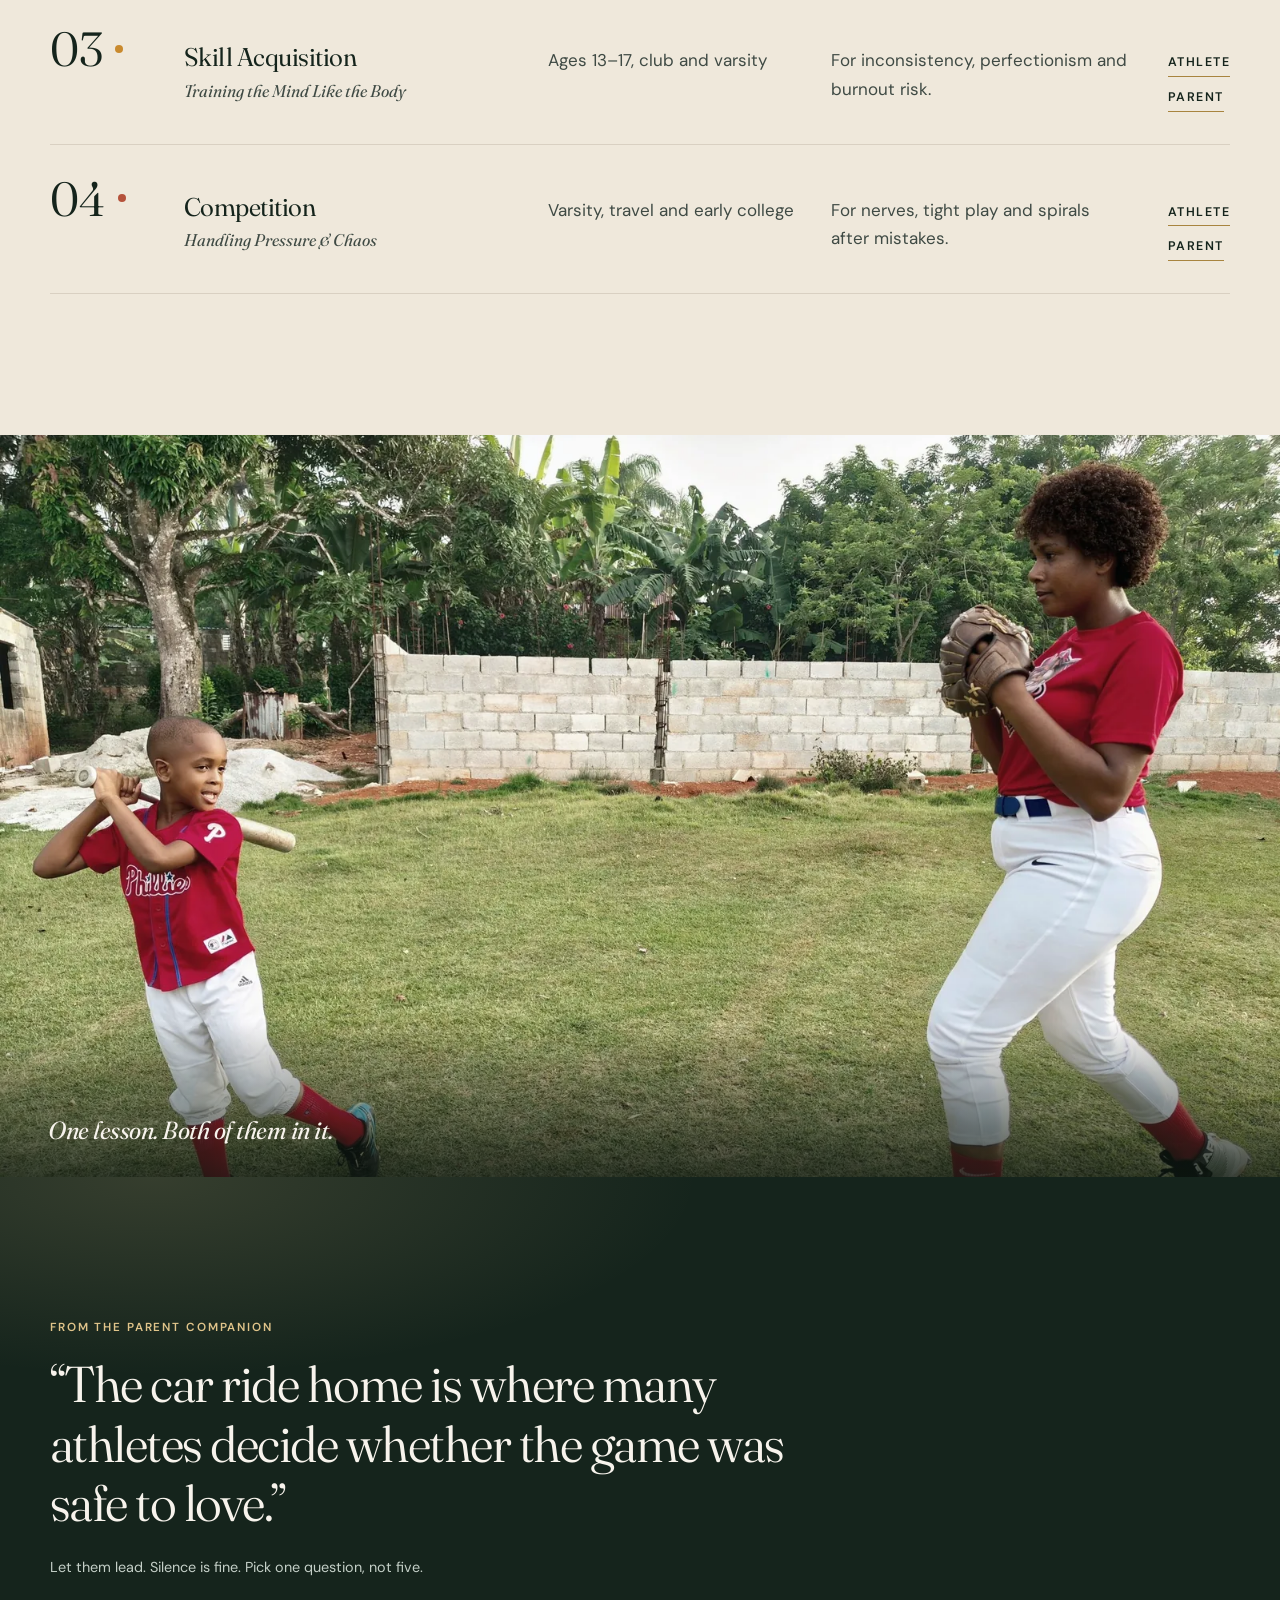
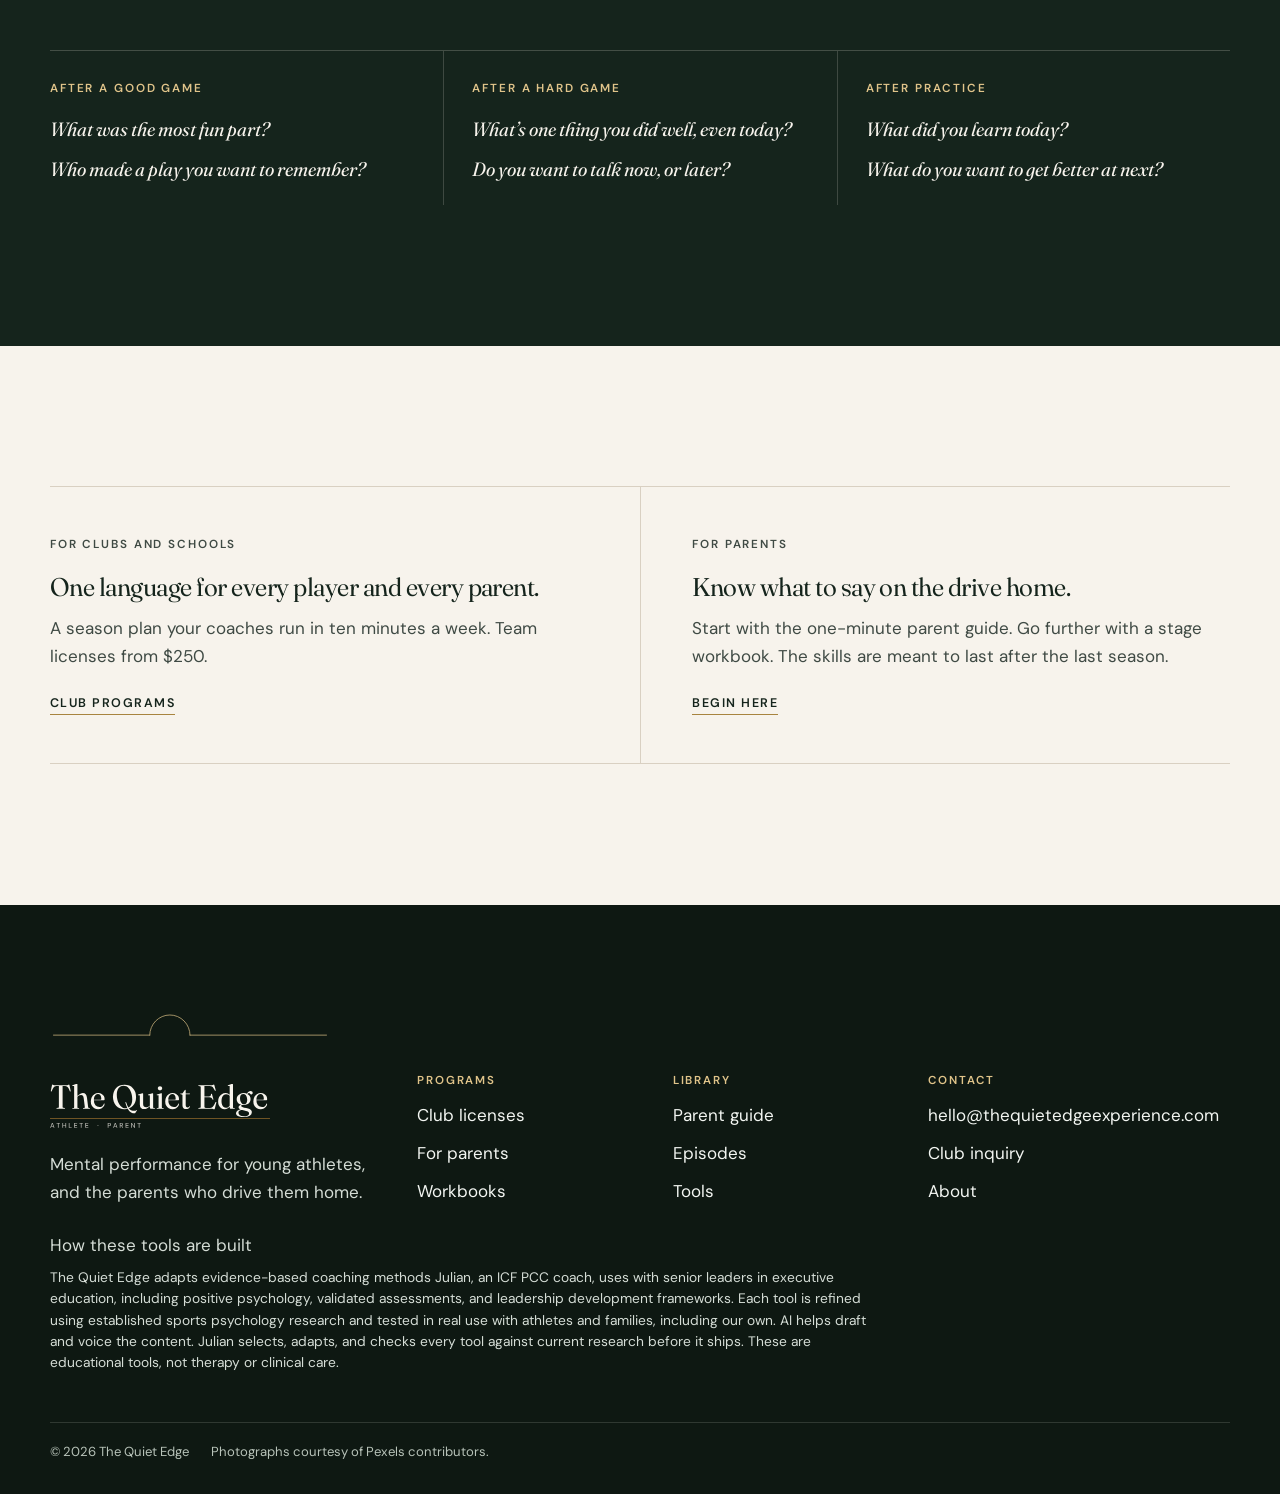
==== commit bb9bea98: "Open the homepage from a point of light into a windshield. The scroll starts as a glow in the center" ====
--- a/index.html
+++ b/index.html
@@ -17,6 +17,12 @@
 <link rel="icon" href="assets/img/favicon.svg" type="image/svg+xml">
 <link rel="preload" href="assets/fonts/fraunces-var.woff2" as="font" type="font/woff2" crossorigin>
 <link rel="preload" href="assets/img/scenes/dawn-court.webp" as="image" fetchpriority="high">
+<script>
+try {
+  var save = navigator.connection && navigator.connection.saveData;
+  if (!save && !matchMedia('(prefers-reduced-motion: reduce)').matches) document.documentElement.classList.add('cinematic');
+} catch (e) {}
+</script>
 <link rel="preload" href="assets/fonts/dmsans-var.woff2" as="font" type="font/woff2" crossorigin>
 <link rel="stylesheet" href="assets/css/style.css">
 </head>
@@ -43,7 +49,16 @@
     <div class="opening-window" id="opening-window">
       <img src="assets/img/scenes/dusk-ride.webp" width="1280" height="720" alt="The view through a car windshield at dusk, with no one in the frame.">
     </div>
-    <div class="opening-frame" aria-hidden="true"></div>
+    <div class="opening-glow" aria-hidden="true"></div>
+    <div class="opening-glass" aria-hidden="true">
+      <svg viewBox="0 0 160 100" preserveAspectRatio="none">
+        <path d="M10 30 C 40 16, 120 16, 150 30 L 154 70 C 118 84, 42 84, 6 70 Z" fill="none" stroke="rgba(247,243,236,.5)" stroke-width="1.1"/>
+        <path d="M12 32 L 6 72" stroke="rgba(14,24,18,.5)" stroke-width="4.5" stroke-linecap="round"/>
+        <path d="M148 32 L 154 72" stroke="rgba(14,24,18,.5)" stroke-width="4.5" stroke-linecap="round"/>
+        <path d="M68 20 h24 a2 2 0 0 1 2 2 v8 a1.4 1.4 0 0 1 -1.4 1.4 h-25.2 a1.4 1.4 0 0 1 -1.4 -1.4 v-8 a2 2 0 0 1 2 -2 z" fill="rgba(14,24,18,.4)" stroke="rgba(247,243,236,.38)" stroke-width=".6"/>
+        <path d="M14 76 Q 80 90, 146 76" fill="none" stroke="rgba(14,24,18,.28)" stroke-width="5" stroke-linecap="round"/>
+      </svg>
+    </div>
     <div class="opening-copy">
       <p class="opening-kicker">The Quiet Edge</p>
       <h1 class="opening-h" id="opening-h"><span class="line-a">Your mental game matters more than your next tournament.</span><span class="line-b">We support you. The athlete and the parent, on the same lesson.</span></h1>
--- a/assets/css/style.css
+++ b/assets/css/style.css
@@ -943,19 +943,29 @@
 .opening-pin { position: relative; min-height: calc(100svh - var(--header)); overflow: hidden; }
 .opening-bg, .opening-window { position: absolute; inset: 0; }
 .opening-bg img, .opening-window img { width: 100%; height: 100%; object-fit: cover; }
-.opening-window { clip-path: inset(28% 18% 34% 18%); }
+.opening-window { z-index: 2; clip-path: polygon(32.64% 39.04%, 36.36% 34.08%, 42.56% 32.22%, 50% 31.6%, 57.44% 32.22%, 63.64% 34.08%, 67.36% 39.04%, 72.32% 46.48%, 74.8% 53.92%, 71.08% 58.88%, 61.16% 60.74%, 50% 61.98%, 38.84% 60.74%, 28.92% 58.88%, 25.2% 53.92%, 27.68% 46.48%); }
 .opening-window img { transform: scale(1.04); }
-.opening-frame {
-  position: absolute;
+.opening-glow, .opening-glass { position: absolute; pointer-events: none; }
+.opening-glow {
   z-index: 4;
-  left: 18%;
-  right: 18%;
-  top: 28%;
-  bottom: 34%;
-  border: 1px solid rgba(224, 196, 138, .85);
-  pointer-events: none;
-}
-html.cinematic .opening-frame { left: 27%; right: 27%; top: 34%; bottom: 34%; }
+  left: 50%;
+  top: 44%;
+  width: 22px;
+  height: 22px;
+  translate: -50% -50%;
+  border-radius: 50%;
+  opacity: 0;
+  background: radial-gradient(circle, rgba(255, 250, 236, .98) 0 22%, rgba(224, 196, 138, .55) 42%, transparent 70%);
+  box-shadow: 0 0 26px 10px rgba(255, 228, 180, .55);
+}
+.opening-glass {
+  z-index: 4;
+  opacity: 0;
+  overflow: hidden;
+}
+.opening-glass svg { display: block; width: 100%; height: 100%; }
+html.cinematic .opening-glow { opacity: 1; }
+html.cinematic .opening-window { clip-path: polygon(49.58% 43.88%, 49.67% 43.76%, 49.82% 43.72%, 50% 43.7%, 50.18% 43.72%, 50.33% 43.76%, 50.42% 43.88%, 50.54% 44.06%, 50.6% 44.24%, 50.51% 44.36%, 50.27% 44.41%, 50% 44.44%, 49.73% 44.41%, 49.49% 44.36%, 49.4% 44.24%, 49.46% 44.06%); }
 .opening-field { position: absolute; inset: 0; z-index: 3; opacity: 0; }
 .opening-field img { width: 100%; height: 100%; object-fit: cover; }
 .opening-copy {
@@ -998,17 +1008,13 @@
   border-bottom-color: var(--brass-lt);
 }
 html.cinematic .opening-pin { height: calc(100svh - var(--header)); min-height: 0; }
-html.cinematic .opening-window { clip-path: inset(34% 27% 34% 27%); }
-@media (max-width: 800px) {
-  .opening-window, html.cinematic .opening-window { clip-path: inset(32% 10% 38% 10%); }
-}
 @media (prefers-reduced-motion: reduce) {
   .opening { height: auto; }
   .opening-pin { height: auto; min-height: 0; }
   .opening-bg, .opening-window { position: relative; height: 46vh; clip-path: none; }
   .opening-window img { transform: none; }
   .opening-copy { position: relative; background: #0e1812; padding-top: 28px; }
-  .opening-frame { display: none; }
+  .opening-glow, .opening-glass { display: none; }
 }
 
 .hero .hero-title {
